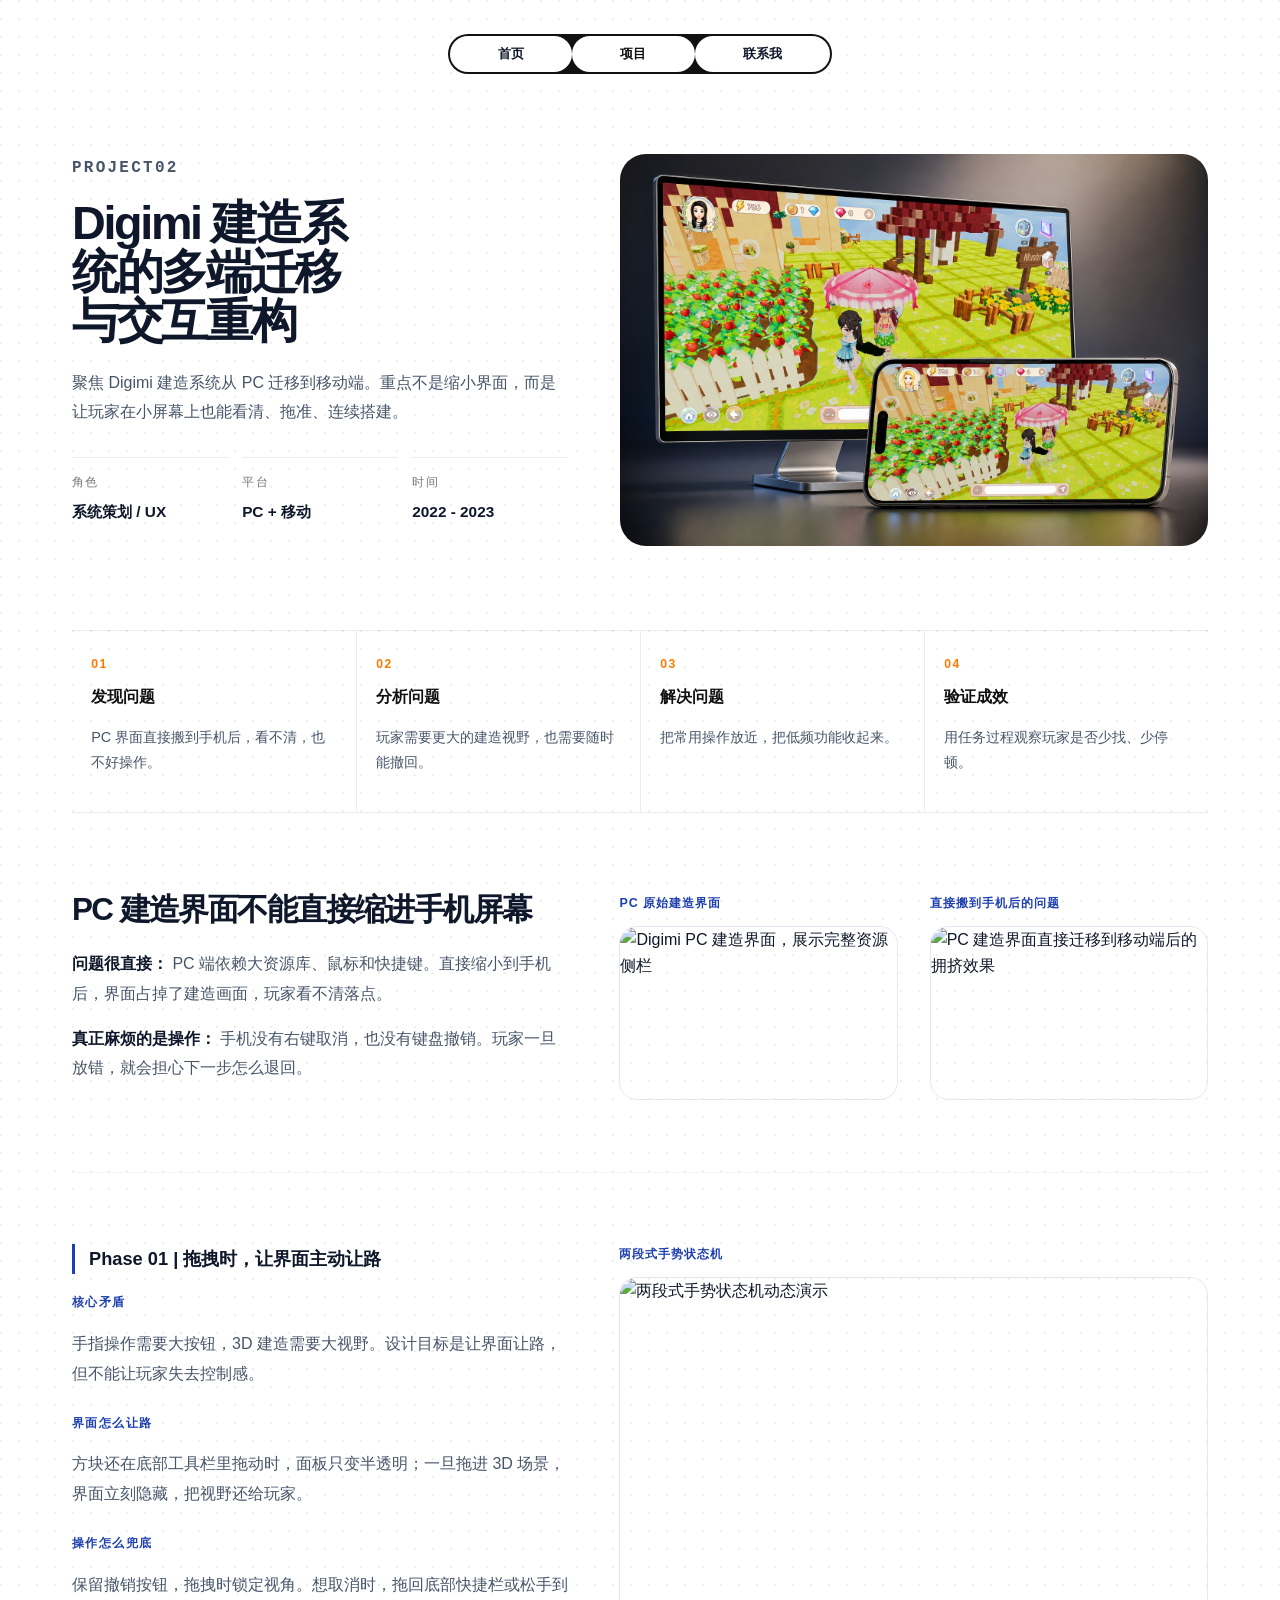
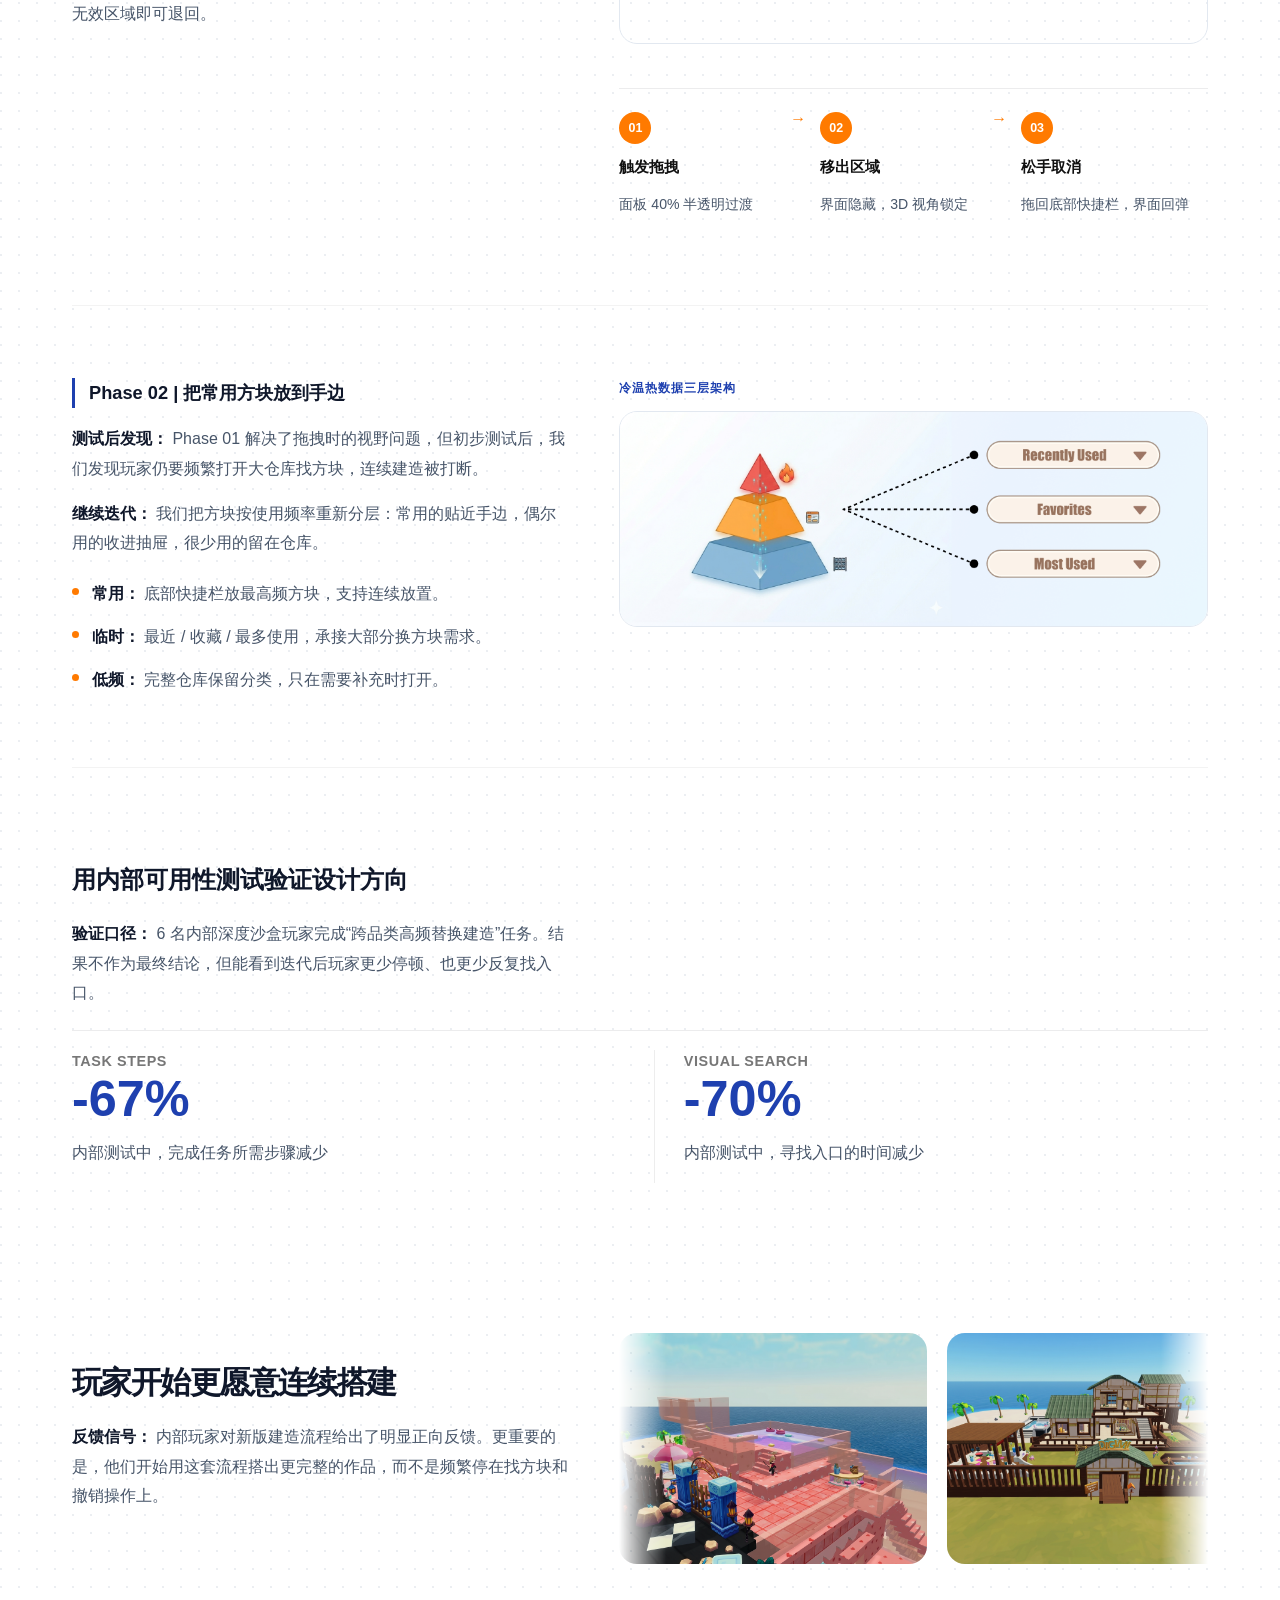
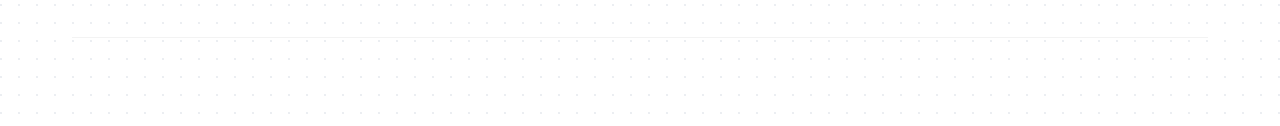
==== digimi.html @ 1cbdd687 "Initial commit" ====
<!DOCTYPE html>
<html lang="zh-CN">
  <head>
    <meta charset="UTF-8" />
    <meta name="viewport" content="width=device-width, initial-scale=1.0" />
    <title>Digimi 建造系统的多端迁移与交互重构 | 叶泽鸿</title>
    <meta
      name="description"
      content="Digimi 建造系统的多端迁移与交互重构案例页，展示 PC 建造功能迁移到移动端后，如何优化视野、拖拽、撤销和方块选择路径。"
    />
    <link rel="stylesheet" href="./css/styles.css?v=20260617-digimi-nav-v8" />
  </head>
  <body class="case-page theme-digimi">
    <header class="case-nav" data-reveal data-reveal-delay="40">
      <nav class="case-links pill-nav pill-nav--project" aria-label="主导航">
        <a class="pill-link" href="./index.html">
          <span class="pill-link__label">首页</span>
          <span class="pill-link__label-hover" aria-hidden="true">首页</span>
          <span class="pill-link__surface" aria-hidden="true"></span>
        </a>
        <a class="pill-link is-active" href="./index.html#work" aria-current="page">
          <span class="pill-link__label">项目</span>
          <span class="pill-link__label-hover" aria-hidden="true">项目</span>
          <span class="pill-link__surface" aria-hidden="true"></span>
        </a>
        <a class="pill-link" href="mailto:alan-yzh@foxmail.com">
          <span class="pill-link__label">联系我</span>
          <span class="pill-link__label-hover" aria-hidden="true">联系我</span>
          <span class="pill-link__surface" aria-hidden="true"></span>
        </a>
      </nav>
    </header>

    <main class="case-main">
      <section class="case-hero" aria-label="项目概览">
        <div class="case-copy case-copy--hero" data-reveal data-reveal-delay="120">
          <p class="case-eyebrow">project02</p>
          <h1>Digimi 建造系统的多端迁移与交互重构</h1>
          <p>
            聚焦 Digimi 建造系统从 PC 迁移到移动端。重点不是缩小界面，而是让玩家在小屏幕上也能看清、拖准、连续搭建。
          </p>
          <dl class="case-meta-list">
            <div>
              <dt>角色</dt>
              <dd>系统策划 / UX</dd>
            </div>
            <div>
              <dt>平台</dt>
              <dd>PC + 移动</dd>
            </div>
            <div>
              <dt>时间</dt>
              <dd>2022 - 2023</dd>
            </div>
          </dl>
        </div>

        <figure class="case-hero-visual" data-reveal data-reveal-delay="200">
          <img src="./assets/mockups/finalVision-mockup.png" alt="Digimi PC 与移动端最终效果展示" />
        </figure>
      </section>

      <ol class="case-process" aria-label="案例叙事流程" data-reveal data-reveal-delay="80">
        <li>
          <span>01</span>
          <strong>发现问题</strong>
          <p>PC 界面直接搬到手机后，看不清，也不好操作。</p>
        </li>
        <li>
          <span>02</span>
          <strong>分析问题</strong>
          <p>玩家需要更大的建造视野，也需要随时能撤回。</p>
        </li>
        <li>
          <span>03</span>
          <strong>解决问题</strong>
          <p>把常用操作放近，把低频功能收起来。</p>
        </li>
        <li>
          <span>04</span>
          <strong>验证成效</strong>
          <p>用任务过程观察玩家是否少找、少停顿。</p>
        </li>
      </ol>

      <section class="case-section-grid" aria-label="发现问题" data-reveal>
        <div class="case-copy">
          <h2>PC 建造界面不能直接缩进手机屏幕</h2>
          <p>
            <strong>问题很直接：</strong>
            PC 端依赖大资源库、鼠标和快捷键。直接缩小到手机后，界面占掉了建造画面，玩家看不清落点。
          </p>
          <p>
            <strong>真正麻烦的是操作：</strong>
            手机没有右键取消，也没有键盘撤销。玩家一旦放错，就会担心下一步怎么退回。
          </p>
        </div>

        <div class="case-image-pair">
          <figure class="case-image-card case-image-card--plain-frame">
            <figcaption>PC 原始建造界面</figcaption>
            <img src="./assets/mockups/finalVision-pcbuild.png" alt="Digimi PC 建造界面，展示完整资源侧栏" />
          </figure>
          <figure class="case-image-card case-image-card--plain-frame">
            <figcaption>直接搬到手机后的问题</figcaption>
            <img src="./assets/mockups/finalVision-mobilebuild.png" alt="PC 建造界面直接迁移到移动端后的拥挤效果" />
          </figure>
        </div>
      </section>

      <section class="case-section-grid" aria-label="Phase 01" data-reveal>
        <div class="case-copy">
          <h3 class="case-h3-bullet">Phase 01 | 拖拽时，让界面主动让路</h3>

          <div class="case-note-block">
            <h4>核心矛盾</h4>
            <p>手指操作需要大按钮，3D 建造需要大视野。设计目标是让界面让路，但不能让玩家失去控制感。</p>
          </div>

          <div class="case-note-block">
            <h4>界面怎么让路</h4>
            <p>方块还在底部工具栏里拖动时，面板只变半透明；一旦拖进 3D 场景，界面立刻隐藏，把视野还给玩家。</p>
          </div>

          <div class="case-note-block">
            <h4>操作怎么兜底</h4>
            <p>保留撤销按钮，拖拽时锁定视角。想取消时，拖回底部快捷栏或松手到无效区域即可退回。</p>
          </div>
        </div>

        <div class="case-visual-stack">
          <figure class="case-image-card case-image-card--plain-frame">
            <figcaption>两段式手势状态机</figcaption>
            <img src="./assets/mockups/v1-state-machine.gif" alt="两段式手势状态机动态演示" />
          </figure>
          <div class="case-state-flow" aria-label="两段式手势状态机步骤">
            <article>
              <strong>01</strong>
              <span>触发拖拽</span>
              <p>面板 40% 半透明过渡</p>
            </article>
            <article>
              <strong>02</strong>
              <span>移出区域</span>
              <p>界面隐藏，3D 视角锁定</p>
            </article>
            <article>
              <strong>03</strong>
              <span>松手取消</span>
              <p>拖回底部快捷栏，界面回弹</p>
            </article>
          </div>
        </div>
      </section>

      <section class="case-section-grid" aria-label="Phase 02" data-reveal>
        <div class="case-copy">
          <h3 class="case-h3-bullet">Phase 02 | 把常用方块放到手边</h3>
          <p>
            <strong>测试后发现：</strong>
            Phase 01 解决了拖拽时的视野问题，但初步测试后，我们发现玩家仍要频繁打开大仓库找方块，连续建造被打断。
          </p>
          <p>
            <strong>继续迭代：</strong>
            我们把方块按使用频率重新分层：常用的贴近手边，偶尔用的收进抽屉，很少用的留在仓库。
          </p>
          <ul class="case-proof-list">
            <li><strong>常用：</strong> 底部快捷栏放最高频方块，支持连续放置。</li>
            <li><strong>临时：</strong> 最近 / 收藏 / 最多使用，承接大部分换方块需求。</li>
            <li><strong>低频：</strong> 完整仓库保留分类，只在需要补充时打开。</li>
          </ul>
        </div>

        <figure class="case-image-card case-image-card--plain-frame case-image-card--contain">
          <figcaption>冷温热数据三层架构</figcaption>
          <img src="./assets/mockups/pyramid-architecture.png" alt="冷温热数据三层金字塔架构图" />
        </figure>
      </section>

      <section class="case-impact" aria-label="验证结果" data-reveal>
        <div class="case-copy">
          <h2>用内部可用性测试验证设计方向</h2>
          <p>
            <strong>验证口径：</strong>
            6 名内部深度沙盒玩家完成“跨品类高频替换建造”任务。结果不作为最终结论，但能看到迭代后玩家更少停顿、也更少反复找入口。
          </p>
        </div>

        <div class="metric-grid">
          <article>
            <span>Task Steps</span>
            <strong class="metric-number">-67%</strong>
            <p>内部测试中，完成任务所需步骤减少</p>
          </article>
          <article>
            <span>Visual Search</span>
            <strong class="metric-number">-70%</strong>
            <p>内部测试中，寻找入口的时间减少</p>
          </article>
        </div>
      </section>

      <section class="case-section-grid case-section-grid--gallery" aria-label="玩家作品反馈" data-reveal>
        <div class="case-copy">
          <h2>玩家开始更愿意连续搭建</h2>
          <p>
            <strong>反馈信号：</strong>
            内部玩家对新版建造流程给出了明显正向反馈。更重要的是，他们开始用这套流程搭出更完整的作品，而不是频繁停在找方块和撤销操作上。
          </p>
        </div>

        <div class="case-gallery-marquee" aria-label="玩家搭建作品轮播">
          <div class="case-gallery-track">
            <figure><img src="./assets/mockups/playerWork1.jpeg" alt="玩家搭建作品 1" /></figure>
            <figure><img src="./assets/mockups/playerWork2.jpeg" alt="玩家搭建作品 2" /></figure>
            <figure><img src="./assets/mockups/playerWork3.webp" alt="玩家搭建作品 3" /></figure>
            <figure><img src="./assets/mockups/playerWork4.webp" alt="玩家搭建作品 4" /></figure>
            <figure><img src="./assets/mockups/playerWork5.webp" alt="玩家搭建作品 5" /></figure>
            <figure><img src="./assets/mockups/playerWork6.png" alt="玩家搭建作品 6" /></figure>
            <figure aria-hidden="true"><img src="./assets/mockups/playerWork1.jpeg" alt="" /></figure>
            <figure aria-hidden="true"><img src="./assets/mockups/playerWork2.jpeg" alt="" /></figure>
            <figure aria-hidden="true"><img src="./assets/mockups/playerWork3.webp" alt="" /></figure>
          </div>
        </div>
      </section>
    </main>
    <script>
      (() => {
        const revealTargets = [...document.querySelectorAll("[data-reveal]")];

        revealTargets.forEach((element, index) => {
          element.classList.add("case-reveal");
          const delay = element.dataset.revealDelay || `${Math.min(index * 60, 220)}ms`;
          element.style.setProperty("--reveal-delay", delay);
        });

        if (window.matchMedia("(prefers-reduced-motion: reduce)").matches || !("IntersectionObserver" in window)) {
          revealTargets.forEach((element) => element.classList.add("is-visible"));
          return;
        }

        const observer = new IntersectionObserver(
          (entries) => {
            entries.forEach((entry) => {
              if (!entry.isIntersecting) return;
              entry.target.classList.add("is-visible");
              observer.unobserve(entry.target);
            });
          },
          {
            threshold: 0.16,
            rootMargin: "0px 0px -10% 0px"
          }
        );

        revealTargets.forEach((element) => observer.observe(element));
      })();
    </script>
  </body>
</html>
---- css/styles.css ----
:root {
  --bg: #ffffff;
  --surface: rgba(255, 255, 255, 0.92);
  --surface-soft: #f6f6f4;
  --text: #15181c;
  --muted: #666d73;
  --line: rgba(21, 24, 28, 0.08);
  --shadow: 0 14px 36px rgba(26, 28, 33, 0.05);
  --shadow-hover: 0 20px 52px rgba(26, 28, 33, 0.08);
  --navy: #0a1635;
  --orange: #da6f4a;
  --yellow: #efc44e;
  --blue: #4468d9;
  --green: #67a974;
  --pink: #d7a9ee;
  --radius: 28px;
  --radius-sm: 18px;
  --max-width: min(1040px, calc(100vw - 216px));
  --ease: 280ms cubic-bezier(0.2, 0.75, 0.2, 1);
  --space-xs: 0.5rem;
  --space-sm: 1rem;
  --space-md: 2rem;
  --space-lg: 4rem;
  --space-xl: 6.5rem;
  --font-h1: 2.75rem;
  --font-h2: 1.85rem;
  --font-h3: 1.25rem;
  --font-body: 1rem;
  --line-height-body: 1.65;
  --color-title: #0f172a;
  --color-body: #475569;
  --color-muted: #94a3b8;
  --blue-deep: #1e40af;
  --blue-light: #60a5fa;
  --gradient-primary: linear-gradient(135deg, #1e40af 0%, #60a5fa 100%);
  --bg-pure: #ffffff;
  --bg-subtle: #f8fafc;
  --bg-card: #ffffff;
  --border-hairline: 1px solid #e2e8f0;
  color-scheme: light;
  font-family: "Avenir Next", "SF Pro Display", "PingFang SC", "Hiragino Sans GB", "Microsoft YaHei", sans-serif;
}

.theme-digimi {
  --theme-accent: #ff7a00;
  --theme-accent-rgb: 255, 122, 0;
  --theme-bg-light: #ffffff;
  --editor-grid-dot: rgba(148, 163, 184, 0.18);
}

.theme-neighbor {
  --theme-accent: #007aff;
  --theme-accent-rgb: 0, 122, 255;
  --theme-bg-light: #f5f9ff;
  --editor-grid-dot: rgba(148, 163, 184, 0.18);
}

.theme-digistudio {
  --theme-accent: var(--blue-deep);
  --theme-accent-rgb: 30, 64, 175;
  --theme-bg-light: #ffffff;
  --editor-line: rgba(15, 23, 42, 0.12);
  --editor-line-strong: rgba(15, 23, 42, 0.18);
  --editor-highlight: rgba(255, 255, 255, 0.82);
  --editor-grid-dot: rgba(148, 163, 184, 0.18);
}

.theme-movie3d {
  --theme-accent: #5f79a4;
  --theme-accent-rgb: 95, 121, 164;
  --theme-bg-light: #ffffff;
  --gradient-primary: linear-gradient(135deg, #4d6690 0%, #a2b4cc 100%);
  --editor-grid-dot: rgba(148, 163, 184, 0.18);
  --movie-grid-dot: rgba(164, 178, 202, 0.16);
  --movie-line: rgba(95, 121, 164, 0.12);
  --movie-line-strong: rgba(95, 121, 164, 0.18);
  --movie-highlight: rgba(255, 255, 255, 0.84);
}

.theme-readability {
  --theme-accent: #b6781e;
  --theme-accent-rgb: 182, 120, 30;
  --theme-bg-light: #ffffff;
  --gradient-primary: linear-gradient(135deg, #8f6120 0%, #d2a352 100%);
  --readability-teal: #b6781e;
  --readability-teal-deep: #2c3035;
  --readability-safe: #5e6369;
  --readability-warn: #b6781e;
  --readability-danger: #2c3035;
  --readability-panel: #f5f5f7;
  --readability-line: rgba(182, 120, 30, 0.14);
  --readability-line-strong: rgba(44, 48, 53, 0.14);
  --readability-card-line: rgba(44, 48, 53, 0.11);
  --readability-card-line-warm: rgba(182, 120, 30, 0.2);
  --readability-card-highlight: rgba(255, 255, 255, 0.88);
  --readability-eyebrow-size: 0.78rem;
  --readability-title-size: clamp(1.875rem, 3.6vw, 2.5rem);
  --readability-subtitle-size: clamp(1.06rem, 1.45vw, 1.2rem);
  --readability-body-size: 1rem;
}

.canvas-grid-bg {
  background-image: radial-gradient(#e2e8f0 1.5px, transparent 1.5px);
  background-size: 16px 16px;
}

body.case-page {
  font-family: "Avenir Next", "SF Pro Display", "PingFang SC", "Hiragino Sans GB", "Microsoft YaHei", sans-serif;
  color: var(--color-title);
  line-height: var(--line-height-body);
  background-color: var(--bg-pure);
}

body:not(.case-page) {
  position: relative;
  isolation: isolate;
}

body:not(.case-page) > *:not(.hero-particles) {
  position: relative;
  z-index: 1;
}

body.case-page p {
  color: var(--color-body);
  max-width: 35rem;
  margin-bottom: var(--space-sm);
}

/* This case study uses full-width narrative blocks instead of the default narrow column. */
.theme-readability .case-main p,
.theme-readability .case-main blockquote {
  max-width: none;
}

body.case-page p strong {
  color: var(--color-title);
}

*,
*::before,
*::after {
  box-sizing: border-box;
}

html {
  scroll-behavior: smooth;
}

body {
  margin: 0;
  min-height: 100vh;
  background: var(--bg);
  color: var(--text);
  overflow-x: hidden;
}

img {
  display: block;
  max-width: 100%;
}

figure {
  margin: 0;
}

a {
  color: inherit;
  text-decoration: none;
}

button {
  font: inherit;
}

.site-header,
main,
.site-footer {
  width: var(--max-width);
  margin: 0 auto;
}

/* Homepage */
.site-header {
  display: flex;
  justify-content: center;
  align-items: center;
  gap: 24px;
  padding: 38px 0 30px;
  opacity: 0;
  animation: fadeUpSoft 720ms 80ms cubic-bezier(0.2, 0.75, 0.2, 1) forwards;
}

.site-nav {
  display: flex;
  align-items: center;
  gap: 36px;
  color: var(--muted);
}

.site-nav a {
  position: relative;
  font-size: 0.84rem;
  transition: color var(--ease);
}

.site-nav a::after {
  content: "";
  position: absolute;
  left: 0;
  bottom: -8px;
  width: 100%;
  height: 1px;
  border-radius: 0;
  background: var(--text);
  transform: scaleX(0);
  transform-origin: left;
  transition:
    transform var(--ease),
    background var(--ease);
}

.site-nav a:hover,
.site-nav a:focus-visible {
  color: var(--text);
}

.site-nav a:hover::after,
.site-nav a:focus-visible::after {
  background: var(--text);
  transform: scaleX(1);
}

.pill-nav {
  display: inline-flex;
  align-items: center;
  justify-content: center;
  gap: 2px;
  padding: 2px;
  border-radius: 999px;
  background: #111111;
  border: 0;
  box-shadow: none;
}

.site-nav.pill-nav {
  flex-wrap: nowrap;
}

.site-nav.pill-nav .pill-link:hover,
.site-nav.pill-nav .pill-link:focus-visible {
  color: #ffffff;
}

.case-links.pill-nav {
  justify-content: center;
}

.pill-nav--project {
  justify-content: center;
}

.pill-nav a::after,
.pill-link::after {
  display: none !important;
}

.pill-link {
  position: relative;
  display: inline-flex;
  align-items: center;
  justify-content: center;
  min-height: 36px;
  padding: 0 48px;
  border-radius: 999px;
  border: 0;
  background: #ffffff;
  color: #111111;
  font-size: 0.84rem;
  font-weight: 700;
  line-height: 1;
  letter-spacing: 0.01em;
  white-space: nowrap;
  transition:
    background-color 180ms ease,
    color var(--ease),
    border-color var(--ease);
}

.pill-link:hover,
.pill-link:focus-visible {
  background: #111111;
  color: #ffffff;
  outline: none;
}

.pill-link.is-active {
  background: #ffffff;
  color: #111111;
}

.pill-link.is-active:hover,
.pill-link.is-active:focus-visible {
  background: #111111;
  color: #ffffff;
}

.pill-link__label,
.pill-link__label-hover {
  position: relative;
  display: inline-flex;
  align-items: center;
  justify-content: center;
  pointer-events: none;
}

.pill-link__label-hover {
  display: none;
}

.pill-link__surface {
  display: none;
}

.hero-section {
  box-sizing: border-box;
  min-height: calc(100svh - 110px);
  padding: 112px 0 132px;
  display: grid;
  grid-template-columns: minmax(0, 1fr);
  gap: 0;
  align-items: start;
  justify-items: center;
}

.hero-particles {
  position: fixed;
  inset: 0;
  z-index: 0;
  pointer-events: none;
  overflow: hidden;
}

.hero-particles::before {
  content: "";
  position: absolute;
  left: 50%;
  top: 50%;
  width: min(136vw, 1720px);
  height: min(136vw, 1320px);
  border-radius: 999px;
  background:
    radial-gradient(circle at center, rgba(206, 211, 218, 0.72), rgba(233, 236, 240, 0.38) 42%, rgba(255, 255, 255, 0) 76%);
  filter: blur(14px);
  opacity: 0.62;
  transform: translate(-50%, -50%);
}

.particles-container {
  position: relative;
  width: 100%;
  height: 100%;
}

.particles-container canvas {
  display: block;
  width: 100%;
  height: 100%;
}

.hero-copy {
  display: grid;
  gap: 18px;
  width: 100%;
  max-width: none;
  justify-items: center;
  text-align: center;
  position: relative;
  z-index: 1;
}

.hero-copy > * {
  opacity: 0;
  animation: fadeUpSoft 760ms cubic-bezier(0.2, 0.75, 0.2, 1) forwards;
}

.hero-copy > *:nth-child(1) {
  animation-delay: 140ms;
}

.hero-copy > *:nth-child(2) {
  animation-delay: 220ms;
}

.hero-copy > *:nth-child(3) {
  animation-delay: 300ms;
}

.work-heading h2 {
  font-family: "Iowan Old Style", "Palatino Linotype", "Book Antiqua", Georgia, serif;
}

.hero-copy h1 {
  margin: 0;
  width: 100%;
  max-width: 900px;
  color: #52585f;
  font-family: inherit;
  font-size: 0.96rem;
  line-height: 1.9;
  letter-spacing: 0;
  font-weight: 400;
}

.hero-summary {
  margin: 0;
  color: #52585f;
  font-size: 1rem;
  line-height: 1.8;
}

.hero-summary {
  width: 100%;
  max-width: none;
  font-size: 0.9rem;
  line-height: 1.85;
  margin-top: 6px;
}

.hero-actions {
  display: flex;
  flex-wrap: wrap;
  gap: 16px;
  padding-top: 16px;
  justify-content: center;
}

.button {
  display: inline-flex;
  align-items: center;
  justify-content: center;
  min-height: 42px;
  padding: 0 16px;
  border-radius: 999px;
  border: 1px solid transparent;
  font-size: 0.88rem;
  transition:
    transform var(--ease),
    background-color var(--ease),
    border-color var(--ease),
    color var(--ease);
}

.button:hover,
.button:focus-visible {
  transform: translateY(-2px);
}

.button-primary {
  background: var(--text);
  color: #f8f6f1;
}

.button-secondary {
  background: rgba(255, 255, 255, 0.5);
  border-color: var(--line);
}

.eyebrow,
.work-kicker {
  margin: 0;
  font-size: 0.72rem;
  letter-spacing: 0.16em;
  text-transform: uppercase;
  color: var(--muted);
}

.eyebrow {
  font-size: 1.28rem;
  letter-spacing: -0.02em;
  text-transform: none;
  color: var(--text);
}

.work-section {
  padding: 8px 0 150px;
}

.work-heading {
  margin-bottom: 68px;
  grid-template-columns: minmax(0, 1fr);
  justify-items: stretch;
  gap: 16px;
  align-items: end;
}

.work-heading h2 {
  margin: 16px 0 0;
  max-width: 900px;
  color: #52585f;
  font-family: inherit;
  font-size: 0.96rem;
  line-height: 1.9;
  letter-spacing: 0;
  font-weight: 400;
}

.project-grid {
  column-count: 2;
  column-gap: 34px;
}

.project-card {
  --card-tilt: 0deg;
  --card-lift: 0px;
  position: relative;
  display: inline-block;
  width: 100%;
  margin: 0 0 58px;
  break-inside: avoid;
  padding: 0;
  border: 0;
  background: transparent;
  appearance: none;
  text-align: left;
  cursor: pointer;
}

.project-card:nth-child(even) {
  margin-top: 54px;
}

.project-card::before {
  content: "";
  position: absolute;
  inset: -12px;
  border-radius: 26px;
  background: #f3f3f1;
  box-shadow: 0 18px 48px rgba(26, 28, 33, 0.08);
  opacity: 0;
  transform: translateY(var(--card-lift)) rotate(var(--card-tilt)) scale(0.985);
  transform-origin: center top;
  transition:
    opacity var(--ease),
    transform var(--ease),
    box-shadow var(--ease);
  z-index: 0;
}

.project-card:nth-child(1) {
  animation-delay: 80ms;
}

.project-card:nth-child(2) {
  animation-delay: 150ms;
}

.project-card:nth-child(3) {
  animation-delay: 220ms;
}

.project-card:nth-child(4) {
  animation-delay: 290ms;
}

.project-frame {
  position: relative;
  background: transparent;
  border-radius: 18px;
  z-index: 1;
  border: 0;
  box-shadow: none;
  overflow: visible;
  transform: translateY(var(--card-lift)) rotate(var(--card-tilt));
  transform-origin: center top;
  transition: transform var(--ease);
}

.project-card:hover .project-frame,
.project-card:focus-visible .project-frame {
  box-shadow: none;
  animation: projectCardTiltBounce 320ms cubic-bezier(0.28, 0.9, 0.32, 1) both;
}

.project-cover {
  position: relative;
  aspect-ratio: var(--ratio, 1.2);
  --cursor-x: 50%;
  --cursor-y: 50%;
  background: #e9e5dd;
  z-index: 1;
  border-radius: 18px;
  overflow: hidden;
  transition:
    transform var(--ease),
    box-shadow var(--ease),
    filter var(--ease);
}

.project-cover::after {
  content: "";
  position: absolute;
  inset: 0;
  background:
    linear-gradient(180deg, rgba(12, 14, 18, 0.02) 0%, rgba(12, 14, 18, 0.08) 100%),
    linear-gradient(180deg, transparent 0%, transparent 54%, rgba(12, 14, 18, 0.14) 100%);
  pointer-events: none;
}

.project-cover img {
  width: 100%;
  height: 100%;
  object-fit: cover;
  object-position: var(--object-position, center);
  transition: filter 320ms ease;
}

.project-card:hover,
.project-card:focus-visible {
  --card-tilt: -1.2deg;
  --card-lift: -6px;
}

.project-card:hover .project-cover,
.project-card:focus-visible .project-cover {
  box-shadow: 0 24px 58px rgba(26, 28, 33, 0.12);
}

.project-card:hover::before,
.project-card:focus-visible::before {
  opacity: 1;
  transform: translateY(var(--card-lift)) rotate(var(--card-tilt)) scale(1);
  animation: projectCardTiltBounceShadow 320ms cubic-bezier(0.28, 0.9, 0.32, 1) both;
}

.project-card:hover .project-cover img,
.project-card:focus-visible .project-cover img {
  filter: saturate(1.04) contrast(1.02);
}

.project-overlay {
  position: absolute;
  inset: 16px 16px auto 16px;
  display: flex;
  align-items: flex-start;
  justify-content: end;
  gap: 10px;
  z-index: 1;
}

.project-hover-label {
  position: absolute;
  left: var(--cursor-x);
  top: var(--cursor-y);
  display: inline-flex;
  align-items: center;
  padding: 0;
  color: rgba(255, 255, 255, 0.96);
  font-size: 0.8rem;
  font-weight: 600;
  letter-spacing: 0.04em;
  text-shadow: 0 2px 14px rgba(16, 17, 20, 0.32);
  opacity: 0;
  transform: translate(-50%, calc(-100% - 14px)) scale(0.96);
  transition:
    left 140ms cubic-bezier(0.2, 0.75, 0.2, 1),
    top 140ms cubic-bezier(0.2, 0.75, 0.2, 1),
    opacity var(--ease),
    transform var(--ease);
  pointer-events: none;
  mix-blend-mode: screen;
}

.project-arrow {
  position: static;
  display: inline-flex;
  align-items: center;
  justify-content: center;
  width: 34px;
  height: 34px;
  border-radius: 999px;
  background: rgba(255, 253, 249, 0.9);
  color: #1a1d23;
  font-size: 0.98rem;
  box-shadow: 0 8px 18px rgba(16, 17, 20, 0.12);
  transition:
    transform var(--ease),
    background-color var(--ease),
    color var(--ease);
}

.project-card:nth-child(1) .project-arrow,
.project-card:nth-child(2) .project-arrow,
.project-card:nth-child(3) .project-arrow,
.project-card:nth-child(4) .project-arrow {
  background: rgba(255, 253, 249, 0.9);
  color: #1a1d23;
}

.project-card:hover .project-arrow,
.project-card:focus-visible .project-arrow {
  transform: translateX(2px);
  background: #ececea;
}

.project-card:hover .project-hover-label,
.project-card:focus-visible .project-hover-label {
  opacity: 1;
  transform: translate(-50%, calc(-100% - 18px)) scale(1);
}

.project-meta {
  position: relative;
  z-index: 2;
  margin-top: 18px;
  padding: 0 4px;
  color: var(--text);
  transform: translateY(var(--card-lift)) rotate(var(--card-tilt));
  transform-origin: center top;
  transition: transform var(--ease);
}

.project-meta-row {
  display: grid;
  grid-template-columns: minmax(0, 1fr) auto;
  gap: 20px;
  align-items: start;
}

.project-copy {
  max-width: none;
}

.project-title {
  margin: 0;
  color: #34373c;
  font-size: clamp(1.22rem, 1.32vw, 1.6rem);
  font-weight: 700;
  line-height: 1.24;
  letter-spacing: -0.045em;
  transition: color var(--ease);
}

.project-card:hover .project-title,
.project-card:focus-visible .project-title {
  color: #202328;
}

.project-note {
  margin: 14px 0 0;
  color: #5b6168;
  font-size: 0.86rem;
  line-height: 1.8;
}

.project-side {
  min-width: 136px;
  display: grid;
  justify-items: end;
  gap: 10px;
  padding-top: 4px;
}

.project-year {
  margin: 0;
  color: #7a807d;
  font-size: 0.82rem;
  letter-spacing: 0.08em;
}

.project-disciplines {
  display: grid;
  gap: 8px;
  justify-items: end;
}

.project-disciplines span {
  color: #7a807d;
  font-size: 0.84rem;
  line-height: 1.6;
  text-align: right;
}

.site-footer {
  display: flex;
  align-items: center;
  justify-content: space-between;
  gap: 16px;
  padding: 24px 0 56px;
  color: #7b838a;
  font-size: 0.82rem;
}

.reveal-on-scroll {
  opacity: 0;
  transform: translateY(26px);
  transition:
    opacity 720ms var(--ease),
    transform 720ms var(--ease);
  transition-delay: var(--reveal-delay, 0ms);
  will-change: opacity, transform;
}

.reveal-on-scroll.is-visible {
  opacity: 1;
  transform: translateY(0);
}

.toast {
  position: fixed;
  left: 50%;
  bottom: 26px;
  transform: translateX(-50%) translateY(20px);
  padding: 14px 18px;
  border-radius: 999px;
  background: rgba(17, 21, 26, 0.94);
  color: #f8f5ef;
  font-size: 0.95rem;
  letter-spacing: 0.01em;
  opacity: 0;
  pointer-events: none;
  transition:
    opacity var(--ease),
    transform var(--ease);
  box-shadow: 0 18px 48px rgba(15, 17, 26, 0.24);
}

.toast.is-visible {
  opacity: 1;
  transform: translateX(-50%) translateY(0);
}

@keyframes fadeUpSoft {
  from {
    opacity: 0;
    transform: translateY(22px);
  }

  to {
    opacity: 1;
    transform: translateY(0);
  }
}

@media (prefers-reduced-motion: reduce) {
  .site-header,
  .hero-copy > * {
    opacity: 1;
    animation: none !important;
  }

  html {
    scroll-behavior: auto;
  }

  *,
  *::before,
  *::after {
    animation: none !important;
    transition: none !important;
  }
}

@media (max-width: 1100px) {
  :root {
    --max-width: calc(100vw - 84px);
  }

  .site-nav {
    gap: 28px;
  }

  .site-nav.pill-nav,
  .case-links.pill-nav {
    gap: 2px;
  }

  .hero-section,
  .work-heading {
    grid-template-columns: 1fr;
  }

  .project-grid {
    column-gap: 24px;
  }

  .project-meta-row {
    grid-template-columns: 1fr;
    gap: 16px;
  }

  .project-copy {
    max-width: none;
  }

  .project-side,
  .project-disciplines {
    justify-items: start;
  }

  .project-disciplines span {
    text-align: left;
  }
}

@media (max-width: 760px) {
  :root {
    --max-width: calc(100vw - 28px);
  }

  .site-header {
    justify-content: center;
    gap: 16px;
    padding-top: 22px;
  }

  .site-nav {
    justify-content: center;
    gap: 18px 24px;
  }

  .site-nav.pill-nav,
  .case-links.pill-nav {
    gap: 2px;
    flex-wrap: wrap;
  }

  .pill-link {
    min-height: 34px;
    padding: 0 36px;
  }

  .hero-section {
    min-height: calc(100svh - 78px);
    padding: 54px 0 64px;
    gap: 24px;
  }

  .hero-particles::before {
    width: 150vw;
    height: 150vw;
    transform: translate(-50%, -50%);
  }

  .hero-copy {
    justify-items: center;
    text-align: center;
  }

  .hero-copy h1 {
    max-width: none;
    font-size: 0.94rem;
  }

  .eyebrow {
    font-size: 1.08rem;
  }

  .hero-actions {
    flex-direction: column;
    align-items: stretch;
  }

  .button {
    width: 100%;
  }

  .project-grid {
    column-count: 1;
  }

  .work-section {
    padding-top: 20px;
  }

  .work-heading {
    margin-bottom: 32px;
  }

  .work-heading h2 {
    max-width: none;
  }

  .project-overlay {
    inset: 12px 12px auto 12px;
  }

  .project-card {
    margin-bottom: 56px;
  }

  .project-card:nth-child(even) {
    margin-top: 0;
  }

  .project-card::before {
    inset: -12px;
    border-radius: 24px;
  }

  .project-title {
    font-size: clamp(1.3rem, 5.2vw, 1.7rem);
  }

  .project-note {
    font-size: 0.88rem;
  }

  .project-side {
    min-width: 0;
    gap: 8px;
  }

  .site-footer {
    flex-direction: column;
    align-items: flex-start;
    padding-top: 0;
    padding-bottom: 36px;
  }
}

/* Unified case-page architecture */
.case-page {
  --case-max-width: min(1180px, calc(100vw - 144px));
  --case-radius: 22px;
  --case-radius-lg: 28px;
  --case-border: rgba(21, 24, 28, 0.08);
  --case-surface: rgba(255, 255, 255, 0.78);
  --case-shadow: 0 18px 42px rgba(18, 20, 27, 0.05);
  --case-shadow-hover: 0 24px 54px rgba(18, 20, 27, 0.08);
  background: var(--bg-pure);
}

.case-nav,
.case-main,
.case-hero,
.case-section-grid,
.case-impact {
  width: var(--case-max-width);
  margin: 0 auto;
}

.case-main {
  padding-bottom: 5.5rem;
}

.case-nav {
  display: flex;
  justify-content: center;
  align-items: center;
  padding: 34px 0 14px;
  position: relative;
}

.case-nav::after {
  display: none;
}

.case-brand {
  font-size: 0.96rem;
  font-weight: 700;
  letter-spacing: 0.14em;
  text-transform: uppercase;
}

.case-brand.pill-link {
  min-height: 42px;
  padding: 0 18px;
  font-size: 0.84rem;
  font-weight: 600;
  letter-spacing: 0;
  text-transform: none;
}

.case-links {
  display: flex;
  align-items: center;
  gap: 0;
}

.case-links a {
  color: inherit;
}

.case-hero {
  display: grid;
  grid-template-columns: minmax(0, 0.92fr) minmax(0, 1.08fr);
  gap: 48px;
  padding: 66px 0 84px;
  align-items: start;
}

.case-copy--hero h1 {
  margin: 0 0 1.4rem;
  max-width: 11ch;
  font-size: clamp(2.5rem, 3.65vw, 4rem);
  line-height: 1.04;
  letter-spacing: -0.05em;
  color: var(--color-title);
}

.case-hero-subtitle {
  margin: -0.45rem 0 1.15rem;
  max-width: 24ch;
  font-size: clamp(1.02rem, 1.45vw, 1.28rem);
  line-height: 1.5;
  letter-spacing: -0.02em;
  color: var(--color-body);
}

.case-copy--hero p {
  font-size: 1rem;
  line-height: 1.82;
  color: var(--color-body);
}

.case-copy {
  min-width: 0;
  max-width: 31rem;
}

.case-eyebrow {
  margin: 0 0 var(--space-sm);
  color: var(--blue-deep);
  font-family: "SFMono-Regular", "SF Mono", "IBM Plex Mono", "Menlo", monospace;
  font-size: 0.8rem;
  font-weight: 700;
  letter-spacing: 0.14em;
  text-transform: uppercase;
}

.case-meta-list {
  display: grid;
  grid-template-columns: repeat(3, minmax(0, 1fr));
  gap: 0.9rem;
  margin: 1.9rem 0 0;
  padding: 0;
}

.case-meta-list div {
  padding-top: 0.9rem;
  border-top: 1px solid rgba(21, 24, 28, 0.08);
}

.case-meta-list dt {
  color: #777777;
  font-size: 0.76rem;
  letter-spacing: 0.12em;
  text-transform: uppercase;
}

.case-meta-list dd {
  margin: 0.4rem 0 0;
  color: var(--color-title);
  font-size: 0.96rem;
  font-weight: 600;
}

.case-section-grid {
  display: grid;
  grid-template-columns: minmax(0, 0.92fr) minmax(0, 1.08fr);
  gap: 46px;
  padding: 72px 0;
  align-items: start;
  border-bottom: 1px solid rgba(21, 24, 28, 0.05);
}

.case-section-grid h2 {
  margin: 0 0 1.35rem;
  font-size: clamp(1.8rem, 2.45vw, 2.35rem);
  line-height: 1.1;
  letter-spacing: -0.05em;
  color: var(--color-title);
}

.case-h3-bullet {
  font-size: 1.14rem;
  font-weight: 700;
  color: var(--color-title);
  border-left: 3px solid var(--blue-deep);
  padding-left: 14px;
  margin-top: 0;
  margin-bottom: 1rem;
}

.case-copy h4 {
  margin: 0 0 0.5rem;
  color: var(--blue-deep);
  font-size: 0.78rem;
  font-weight: 700;
  letter-spacing: 0.12em;
  text-transform: uppercase;
}

.case-copy p strong,
.case-copy li strong {
  color: var(--color-title);
}

.case-copy p,
.case-copy li {
  color: var(--color-body);
  line-height: 1.84;
}

.case-note-block {
  padding-top: 0.15rem;
}

.case-note-block + .case-note-block {
  margin-top: 1.4rem;
}

.case-visual-stack {
  display: grid;
  gap: 1.35rem;
}

.visual-anchor-card {
  background: #f6f6f3;
  border-radius: var(--case-radius);
  padding: 20px;
  transition: background-color var(--ease);
}

.visual-anchor-card:hover {
  background: #f3f3f0;
}

.visual-anchor-card img {
  width: 100%;
  height: auto;
  border-radius: 16px;
}

.case-hero-visual {
  margin: 0;
}

.case-hero-visual img {
  width: 100%;
  height: auto;
  border-radius: 26px;
}

.case-browser-shell {
  border: var(--border-hairline);
  border-radius: 24px;
  background: var(--bg-card);
  box-shadow: 0 30px 60px rgba(15, 23, 42, 0.05);
  overflow: hidden;
}

.case-browser-shell__bar {
  display: flex;
  align-items: center;
  gap: 8px;
  height: 42px;
  padding: 0 16px;
  border-bottom: var(--border-hairline);
  background: rgba(248, 250, 252, 0.78);
}

.case-browser-shell__bar span {
  width: 10px;
  height: 10px;
  border-radius: 999px;
}

.case-browser-shell__bar span:nth-child(1) {
  background: #fb7185;
}

.case-browser-shell__bar span:nth-child(2) {
  background: #fbbf24;
}

.case-browser-shell__bar span:nth-child(3) {
  background: #34d399;
}

.case-media-panel {
  background: var(--bg-subtle);
  border-radius: var(--case-radius);
  padding: 18px;
}

.case-media-panel--pair {
  padding: 18px;
}

.case-media-panel--marquee {
  padding: 16px 0 16px 16px;
}

.case-media-stack {
  display: grid;
  gap: 14px;
}

.case-media-stack > *:first-child img {
  border: 1px solid rgba(21, 24, 28, 0.1);
}

.case-media-stack > *:not(:first-child) img {
  border: 0;
}

.case-image-pair {
  display: grid;
  grid-template-columns: 1fr 1fr;
  gap: var(--space-md);
}

.case-image-card {
  margin: 0;
}

.case-image-card figcaption {
  margin: 0 0 0.75rem;
  color: var(--blue-deep);
  font-size: 0.78rem;
  font-weight: 700;
  letter-spacing: 0.08em;
  text-transform: uppercase;
}

.case-image-card img {
  width: 100%;
  aspect-ratio: 16 / 10;
  object-fit: cover;
  border-radius: 18px;
  transition: filter var(--ease);
}

.case-image-card:hover img {
  filter: saturate(1.01);
}

.case-image-card--plain-frame img {
  border: var(--border-hairline);
}

.case-image-card--contain img {
  aspect-ratio: auto;
  object-fit: contain;
  background: var(--bg-card);
}

.case-state-flow {
  display: grid;
  grid-template-columns: repeat(3, 1fr);
  gap: 14px;
  margin-top: 1.35rem;
  padding-top: 1.1rem;
  border-top: 1px solid rgba(21, 24, 28, 0.08);
}

.case-state-flow article {
  position: relative;
  min-width: 0;
  padding: 0.35rem 1rem 0 0;
}

.case-state-flow article:not(:last-child)::after {
  content: "→";
  position: absolute;
  top: 0;
  right: 0;
  color: var(--theme-accent);
  font-weight: 900;
}

.case-state-flow strong {
  display: inline-grid;
  place-items: center;
  width: 2rem;
  height: 2rem;
  margin-bottom: 0.65rem;
  border-radius: 999px;
  background: var(--theme-accent);
  color: #ffffff;
  font-size: 0.78rem;
}

.case-state-flow span {
  display: block;
  color: #111111;
  font-size: 0.95rem;
  font-weight: 700;
}

.case-state-flow p {
  margin-bottom: 0;
  font-size: 0.88rem;
}

.case-proof-list {
  display: grid;
  gap: 0.85rem;
  margin: 1.35rem 0 0;
  padding: 0;
  list-style: none;
}

.case-proof-list li {
  position: relative;
  padding-left: 1.25rem;
}

.case-proof-list li::before {
  content: "";
  position: absolute;
  left: 0;
  top: 0.55rem;
  width: 0.45rem;
  height: 0.45rem;
  border-radius: 999px;
  background: var(--theme-accent);
}

.case-impact {
  padding: 72px 0;
  background: transparent;
}

.metric-grid {
  display: grid;
  grid-template-columns: repeat(2, minmax(0, 1fr));
  gap: 28px;
  margin-top: 1.4rem;
  padding-top: 1.2rem;
  border-top: 1px solid rgba(21, 24, 28, 0.08);
}

.metric-grid article {
  min-width: 0;
  padding-right: 1.2rem;
}

.metric-grid article + article {
  padding-left: 1.8rem;
  border-left: 1px solid rgba(21, 24, 28, 0.08);
}

.metric-grid span {
  display: block;
  color: #777777;
  font-size: 0.9rem;
  font-weight: 700;
  letter-spacing: 0.04em;
  text-transform: uppercase;
}

.metric-number {
  font-size: 3.15rem;
  font-weight: 800;
  color: var(--blue-deep);
  line-height: 1;
  font-variant-numeric: tabular-nums;
}

.metric-number--inline {
  display: inline-flex;
  align-items: baseline;
  gap: 0.28em;
  white-space: nowrap;
}

.metric-number--compact {
  font-size: clamp(1.9rem, 3.15vw, 2.55rem);
  gap: 0.2em;
}

.metric-number--inline > span {
  display: inline;
  color: inherit;
  font: inherit;
  letter-spacing: inherit;
  text-transform: none;
}

.case-process {
  display: grid;
  grid-template-columns: repeat(4, 1fr);
  gap: 0;
  margin: 0 auto 8px;
  padding: 0;
  list-style: none;
  border-top: 1px solid rgba(21, 24, 28, 0.08);
  border-bottom: 1px solid rgba(21, 24, 28, 0.08);
}

.case-process li {
  padding: 1.2rem 1.2rem 1.3rem;
  background: transparent;
}

.case-process li + li {
  border-left: 1px solid rgba(21, 24, 28, 0.08);
}

.case-process span {
  display: inline-block;
  margin-bottom: 0.6rem;
  color: var(--theme-accent);
  font-size: 0.76rem;
  font-weight: 800;
  letter-spacing: 0.12em;
  text-transform: uppercase;
}

.case-process strong {
  display: block;
  margin-bottom: 0.5rem;
  color: #111111;
}

.case-process p {
  margin-bottom: 0;
  color: #596168;
  font-size: 0.9rem;
  line-height: 1.76;
}

.case-hero--digistudio {
  grid-template-columns: minmax(0, 0.45fr) minmax(0, 0.55fr);
  align-items: center;
}

.case-process--flow {
  display: flex;
  gap: 0;
  border: 0;
  background: var(--bg-subtle);
  border-radius: 28px;
  padding: 0.55rem 0;
}

.case-process--flow li {
  position: relative;
  flex: 1;
  padding: 1rem 1.35rem 1.05rem 1.2rem;
}

.case-process--flow li + li {
  border-left: 0;
}

.case-process--flow li:not(:last-child)::after {
  content: "→";
  position: absolute;
  right: -0.45rem;
  top: 50%;
  transform: translateY(-50%);
  color: var(--color-muted);
  font-size: 1rem;
}

.case-process--flow span {
  display: inline-grid;
  place-items: center;
  width: 2rem;
  height: 2rem;
  margin-bottom: 0.7rem;
  border-radius: 999px;
  background: rgba(30, 64, 175, 0.08);
  color: var(--blue-deep);
  letter-spacing: 0;
}

.case-section-grid--problem {
  grid-template-columns: minmax(0, 0.66fr) minmax(20rem, 0.34fr);
}

.case-problem-visual {
  align-self: start;
  display: flex;
  justify-content: flex-start;
}

.case-image-card--problem {
  width: 100%;
  max-width: 27rem;
  margin-left: 0;
  padding: 12px;
  border: var(--border-hairline);
  border-radius: 20px;
  background: var(--bg-card);
}

.case-image-card--problem img {
  aspect-ratio: 4 / 5.2;
  object-fit: cover;
  object-position: top center;
}

.case-industry-compare {
  position: relative;
  margin-top: 1.5rem;
  padding: 1.05rem 1.1rem 1.05rem 1.35rem;
  background: var(--bg-subtle);
  border-radius: 18px;
}

.case-industry-compare::before {
  content: "";
  position: absolute;
  left: 0;
  top: 0;
  bottom: 0;
  width: 3px;
  border-radius: 999px;
  background: var(--gradient-primary);
}

.case-industry-compare__label {
  margin: 0 0 0.45rem;
  color: var(--blue-deep);
  font-size: 0.78rem;
  font-weight: 700;
  letter-spacing: 0.12em;
  text-transform: uppercase;
}

.case-gallery-marquee {
  overflow: hidden;
  padding: 0.4rem 0 0.1rem;
  mask-image: linear-gradient(90deg, transparent, #000 8%, #000 92%, transparent);
}

.case-section-grid--gallery {
  align-items: center;
  overflow: hidden;
}

.case-gallery-track {
  display: flex;
  width: max-content;
  gap: 20px;
  animation: case-gallery-scroll 40s linear infinite;
}

.case-gallery-marquee:hover .case-gallery-track {
  animation-play-state: paused;
}

.case-gallery-track figure {
  flex: 0 0 clamp(16rem, 24vw, 23rem);
  margin: 0;
  overflow: hidden;
  border-radius: 18px;
  transition: filter var(--ease);
}

.case-gallery-track figure:hover {
  filter: saturate(1.02);
}

.case-gallery-track img {
  width: 100%;
  aspect-ratio: 4 / 3;
  object-fit: cover;
}

.theme-digistudio .case-hero-visual img {
  border-radius: 0 0 24px 24px;
}

.theme-digistudio .case-copy--hero h1 {
  max-width: 11ch;
}

.theme-digistudio .case-hero-subtitle {
  max-width: 26ch;
}

.theme-digistudio .case-copy {
  max-width: 38rem;
}

.theme-digistudio .case-media-panel {
  background: var(--bg-subtle);
}

.theme-digistudio .visual-anchor-card {
  background: var(--bg-subtle);
}

.theme-digimi.case-page,
.theme-neighbor.case-page,
.theme-digistudio.case-page,
.theme-movie3d.case-page {
  background-image:
    radial-gradient(circle at 1px 1px, var(--editor-grid-dot) 1px, transparent 0),
    linear-gradient(180deg, rgba(255, 255, 255, 0.94), rgba(255, 255, 255, 0.94));
  background-size: 18px 18px, auto;
}

.theme-digistudio .case-hero,
.theme-digistudio .case-section-grid {
  gap: 30px;
}

.theme-digistudio .case-copy--hero p {
  max-width: 42rem;
}

.theme-digistudio .case-section-grid--journey .case-copy {
  display: block;
  width: 100%;
  max-width: none;
}

.theme-digistudio .case-hero--digistudio {
  grid-template-columns: minmax(0, 0.48fr) minmax(0, 0.52fr);
}

.theme-digistudio .case-section-grid--problem {
  grid-template-columns: minmax(0, 0.68fr) minmax(21rem, 0.32fr);
  gap: 26px;
}

.theme-digistudio .case-phase-tabs {
  grid-template-columns: minmax(0, 0.54fr) minmax(0, 0.46fr);
  gap: 24px;
}

.theme-digistudio .case-phase-intro {
  width: 100%;
  max-width: none;
}

.theme-digistudio .case-phase-intro p,
.theme-digistudio .case-impact .case-copy p {
  max-width: none;
}

.theme-digistudio .case-impact .case-copy {
  width: 100%;
  max-width: none;
}

.theme-digistudio .case-tab {
  padding-right: 0.6rem;
}

.theme-digistudio .case-tab-list {
  padding-right: 0.2rem;
}

.theme-digistudio .case-impact .metric-grid--three {
  margin-top: 1.65rem;
}

.theme-digistudio .case-section-grid--closing {
  grid-template-columns: 1fr;
  gap: 0;
}

.theme-digistudio .case-section-grid--closing .case-copy {
  width: 100%;
  max-width: none;
}

.theme-digistudio .case-copy--closing h2 {
  width: 100%;
  max-width: none;
}

.theme-digistudio .case-section-grid--closing .case-closing-subtitle,
.theme-digistudio .case-section-grid--closing .case-callout-line {
  width: 100%;
  max-width: none;
}

.theme-movie3d .case-eyebrow,
.theme-movie3d .case-image-card figcaption,
.theme-movie3d .case-industry-compare__label {
  color: var(--theme-accent);
}

.theme-movie3d .case-h3-bullet {
  border-left-color: var(--theme-accent);
}

.theme-movie3d .case-hero {
  gap: 24px;
}

.theme-movie3d .case-hero--movie {
  grid-template-columns: 1fr;
  align-items: start;
  padding-top: 52px;
  padding-bottom: 68px;
}

.theme-movie3d .case-hero-visual--movie-cover {
  margin: 0;
  padding: 0;
  background: transparent;
  border: 0;
  box-shadow: none;
}

.theme-movie3d .case-hero-visual--movie-cover img {
  display: block;
  width: 100%;
  aspect-ratio: auto;
  object-fit: contain;
  border-radius: 28px;
  background: transparent;
  box-shadow: none;
}

.theme-movie3d .case-copy--hero {
  width: 100%;
  max-width: none;
}

.theme-movie3d .case-copy--hero h1 {
  max-width: none;
  font-size: clamp(2.25rem, 4.9vw, 3.5rem);
  line-height: 1.04;
}

.theme-movie3d .case-hero-subtitle {
  max-width: none;
  font-size: clamp(1.0625rem, 2vw, 1.25rem);
  line-height: 1.56;
  color: #51637d;
}

.theme-movie3d .case-copy--hero p {
  max-width: none;
  font-size: 1rem;
  line-height: 1.82;
}

.theme-movie3d .case-copy,
.theme-movie3d .case-hero--movie .case-copy {
  width: 100%;
  max-width: none;
}

.theme-movie3d .case-copy--hero .case-meta-list {
  width: 100%;
  max-width: none;
  margin-top: 1.55rem;
}

.theme-movie3d .case-phase-intro,
.theme-movie3d .case-impact .case-copy {
  width: 100%;
  max-width: none;
}

.theme-movie3d .case-phase-intro p,
.theme-movie3d .case-impact .case-copy p {
  max-width: none;
  font-size: 1rem;
  line-height: 1.82;
}

.theme-movie3d .case-meta-list {
  grid-template-columns: repeat(4, minmax(0, 1fr));
}

.theme-movie3d .case-meta-list dd {
  font-size: 0.92rem;
}

.theme-movie3d .case-browser-shell {
  border-color: var(--movie-line-strong);
  box-shadow:
    inset 0 1px 0 var(--movie-highlight),
    0 28px 54px rgba(53, 70, 101, 0.07);
}

.theme-movie3d .case-browser-shell__bar {
  background: rgba(248, 250, 252, 0.9);
  border-bottom-color: var(--movie-line);
}

.theme-movie3d .case-process--flow {
  padding: 0;
  border-radius: 0;
  background: transparent;
  box-shadow: none;
}

.theme-movie3d .case-process--flow li:not(:last-child)::after {
  color: rgba(95, 121, 164, 0.46);
}

.theme-movie3d .case-industry-compare {
  margin-top: 1.55rem;
  padding: 1rem 0 0 1.1rem;
  border-radius: 0;
  background: transparent;
  box-shadow: none;
  border-top: 1px solid rgba(21, 24, 28, 0.08);
}

.theme-movie3d .case-section-grid--closing {
  grid-template-columns: minmax(0, 0.52fr) minmax(0, 0.48fr);
}

.theme-movie3d .case-section-grid--closing .case-statement,
.theme-movie3d .case-section-grid--closing .case-callout-line {
  max-width: 34rem;
}

.theme-movie3d .case-callout-line strong {
  color: var(--theme-accent);
}

.theme-movie3d .case-h3-bullet {
  font-size: 1.25rem;
  line-height: 1.45;
}

.theme-movie3d .case-image-card--movie-focus,
.theme-movie3d .case-image-card--movie-panel {
  margin: 0;
  padding: clamp(14px, 1.8vw, 18px);
  border: 0;
  border-radius: 24px;
  background: var(--bg-subtle);
  box-shadow: none;
}

.theme-movie3d .case-image-card--movie-focus figcaption,
.theme-movie3d .case-image-card--movie-panel figcaption {
  margin-bottom: 0.85rem;
}

.theme-movie3d .movie-observation,
.theme-movie3d .movie-wide-section,
.theme-movie3d .movie-diagonal-section,
.theme-movie3d .movie-experience-band {
  position: relative;
  padding: 5rem 0 5.35rem;
  border-bottom: 1px solid rgba(21, 24, 28, 0.05);
}

.theme-movie3d .movie-observation {
  display: grid;
  gap: 2rem;
}

.theme-movie3d .movie-observation__intro {
  display: grid;
  grid-template-columns: 1fr;
  gap: 1rem;
  align-items: start;
}

.theme-movie3d .movie-observation__lead h2,
.theme-movie3d .movie-wide-section__title h2,
.theme-movie3d .movie-experience-band__title h2 {
  margin: 0;
  color: var(--color-title);
  letter-spacing: -0.05em;
}

.theme-movie3d .movie-observation__lead h2 {
  max-width: none;
  font-size: clamp(1.875rem, 3.6vw, 2.5rem);
  line-height: 1.08;
}

.theme-movie3d .movie-observation__aside {
  width: 100%;
  max-width: none;
  margin-left: 0;
  padding: 0.2rem 0 0;
}

.theme-movie3d .movie-observation__aside p,
.theme-movie3d .movie-wide-section__intro,
.theme-movie3d .movie-experience-band__note {
  max-width: none;
  margin: 0;
}

.theme-movie3d .movie-observation__visual {
  margin: 0;
}

.theme-movie3d .movie-observation__summary {
  display: grid;
  grid-template-columns: minmax(0, 1.08fr) minmax(0, 0.92fr);
  gap: 2rem;
  align-items: start;
}

.theme-movie3d .movie-observation__summary > p {
  max-width: 38rem;
  margin: 0;
  font-size: 1rem;
  line-height: 1.82;
}

.theme-movie3d .movie-point-strip,
.theme-movie3d .movie-inline-points {
  list-style: none;
  margin: 0;
  padding: 0;
}

.theme-movie3d .movie-point-strip {
  display: grid;
  grid-template-columns: repeat(3, minmax(0, 1fr));
  gap: 1.6rem;
}

.theme-movie3d .movie-point-strip li {
  min-width: 0;
  padding-top: 0.2rem;
  color: var(--color-body);
}

.theme-movie3d .movie-point-strip li + li {
  padding-left: 0;
}

.theme-movie3d .movie-point-strip strong,
.theme-movie3d .movie-inline-points strong,
.theme-movie3d .movie-diagonal-section__flow strong {
  color: var(--color-title);
}

.theme-movie3d .movie-wide-section {
  display: grid;
  gap: 1.9rem;
}

.theme-movie3d .movie-wide-section__header {
  display: grid;
  grid-template-columns: 1fr;
  gap: 1rem;
  align-items: start;
}

.theme-movie3d .movie-wide-section__title h2,
.theme-movie3d .movie-experience-band__title h2 {
  max-width: none;
  font-size: clamp(1.875rem, 3.2vw, 2.5rem);
  line-height: 1.08;
}

.theme-movie3d .movie-wide-section__intro {
  width: 100%;
  max-width: none;
  justify-self: start;
  padding-bottom: 0.25rem;
  font-size: 1rem;
  line-height: 1.78;
}

.theme-movie3d .movie-wide-section__visual,
.theme-movie3d .movie-experience-band__visual {
  margin: 0;
}

.theme-movie3d .movie-visual-grid {
  display: grid;
  gap: 1rem;
}

.theme-movie3d .movie-visual-grid--triple {
  grid-template-columns: repeat(3, minmax(0, 1fr));
}

.theme-movie3d .movie-visual-grid--quad {
  grid-template-columns: repeat(2, minmax(0, 1fr));
}

.theme-movie3d .movie-inline-points {
  display: grid;
  grid-template-columns: repeat(3, minmax(0, 1fr));
  gap: 1.8rem;
  padding-top: 0.8rem;
}

.theme-movie3d .movie-inline-points article {
  min-width: 0;
  padding-top: 1rem;
}

.theme-movie3d .movie-inline-points article + article {
  padding-left: 0;
}

.theme-movie3d .movie-inline-points span {
  display: inline-flex;
  align-items: center;
  min-height: 1.7rem;
  margin-bottom: 0.65rem;
  padding: 0 0.7rem;
  border: 1px solid rgba(95, 121, 164, 0.16);
  border-radius: 999px;
  color: var(--theme-accent);
  font-size: 0.72rem;
  font-weight: 700;
  letter-spacing: 0.12em;
  text-transform: uppercase;
  background: rgba(255, 255, 255, 0.72);
}

.theme-movie3d .movie-diagonal-section {
  display: grid;
  grid-template-columns: 1fr;
  gap: 1.4rem;
  align-items: start;
}

.theme-movie3d .movie-diagonal-section__copy {
  grid-column: 1;
  grid-row: 1;
  position: relative;
  z-index: 1;
}

.theme-movie3d .movie-diagonal-section__copy h2 {
  margin: 0;
  max-width: none;
  color: var(--color-title);
  font-size: clamp(1.875rem, 3.2vw, 2.5rem);
  line-height: 1.08;
  letter-spacing: -0.045em;
}

.theme-movie3d .movie-diagonal-section__copy p:last-child {
  max-width: none;
  margin-bottom: 0;
  font-size: 1rem;
  line-height: 1.78;
}

.theme-movie3d .movie-diagonal-section__flow {
  grid-column: 1;
  grid-row: 2;
  display: grid;
  gap: 1.1rem;
  align-self: start;
  padding-top: 0.1rem;
}

.theme-movie3d .movie-diagonal-section__flow article {
  display: grid;
  grid-template-columns: auto 1fr;
  gap: 0.95rem;
  align-items: start;
  padding-top: 0.2rem;
}

.theme-movie3d .movie-diagonal-section__flow article + article {
  padding-top: 0.35rem;
}

.theme-movie3d .movie-diagonal-section__flow span {
  display: inline-flex;
  align-items: center;
  justify-content: center;
  min-width: 5.5rem;
  min-height: 1.8rem;
  padding: 0 0.75rem;
  border: 1px solid rgba(95, 121, 164, 0.18);
  border-radius: 999px;
  color: var(--theme-accent);
  font-size: 0.72rem;
  font-weight: 700;
  letter-spacing: 0.12em;
  text-transform: uppercase;
  background: rgba(255, 255, 255, 0.78);
}

.theme-movie3d .movie-diagonal-section__flow p {
  max-width: none;
  margin: 0;
  font-size: 1rem;
  line-height: 1.78;
}

.theme-movie3d .movie-diagonal-section__visual {
  grid-column: 1;
  grid-row: 3;
  margin: 0.4rem 0 0;
}

.theme-movie3d .movie-explore-strip {
  display: grid;
  grid-template-columns: repeat(4, minmax(0, 1fr));
  gap: 0.95rem;
  align-items: start;
}

.theme-movie3d .movie-explore-card {
  position: relative;
  padding: 0.55rem;
  overflow: hidden;
  border-radius: 22px;
  background:
    linear-gradient(180deg, rgba(248, 250, 252, 0.98), rgba(241, 245, 249, 0.96));
  box-shadow:
    inset 0 1px 0 rgba(255, 255, 255, 0.86),
    0 10px 24px rgba(15, 23, 42, 0.04);
  transition:
    transform 280ms ease,
    box-shadow 280ms ease,
    background-color 280ms ease;
}

.theme-movie3d .movie-explore-card::before {
  content: "";
  position: absolute;
  top: -18%;
  right: -12%;
  width: 56%;
  height: 56%;
  border-radius: 999px;
  background: radial-gradient(circle, rgba(96, 165, 250, 0.18) 0%, rgba(96, 165, 250, 0) 72%);
  opacity: 0.65;
  animation: movie-explore-glow 7s ease-in-out infinite;
  pointer-events: none;
}

.theme-movie3d .movie-explore-card:nth-child(2)::before {
  animation-delay: 0.9s;
}

.theme-movie3d .movie-explore-card:nth-child(3)::before {
  animation-delay: 1.8s;
}

.theme-movie3d .movie-explore-card:nth-child(4)::before {
  animation-delay: 2.7s;
}

.theme-movie3d .movie-explore-card::after {
  content: "";
  position: absolute;
  inset: 0;
  background: linear-gradient(120deg, transparent 20%, rgba(255, 255, 255, 0.34) 50%, transparent 80%);
  opacity: 0;
  transform: translateX(-24%);
  transition: opacity 280ms ease, transform 420ms ease;
  pointer-events: none;
}

.theme-movie3d .movie-explore-card:hover {
  transform: translateY(-5px);
  box-shadow:
    inset 0 1px 0 rgba(255, 255, 255, 0.92),
    0 16px 32px rgba(15, 23, 42, 0.08);
}

.theme-movie3d .movie-explore-card:hover::after {
  opacity: 1;
  transform: translateX(18%);
}

.theme-movie3d .movie-explore-card img {
  aspect-ratio: 16 / 9;
  border-radius: 16px;
  transition: transform 320ms ease, filter 320ms ease;
}

.theme-movie3d .movie-explore-card:hover img {
  transform: scale(1.025);
  filter: saturate(1.03);
}

.theme-movie3d .movie-detail-gallery {
  display: grid;
  grid-template-columns: repeat(6, minmax(0, 1fr));
  gap: 1rem;
  margin-top: 2rem;
}

.theme-movie3d .movie-detail-gallery__feature {
  grid-column: span 3;
}

.theme-movie3d .movie-detail-gallery__support {
  grid-column: span 2;
}

.theme-movie3d .movie-detail-gallery__note {
  max-width: none;
  margin: 0.8rem 0 0;
  color: var(--color-body);
  font-size: 0.95rem;
  line-height: 1.7;
}

.theme-movie3d .movie-experience-band {
  display: grid;
  gap: 1.9rem;
}

.theme-movie3d .movie-experience-band__header {
  display: grid;
  grid-template-columns: 1fr;
  gap: 1rem;
  align-items: start;
}

.theme-movie3d .movie-experience-band__note {
  width: 100%;
  max-width: none;
  margin-left: 0;
  padding: 0.15rem 0 0;
  font-size: 1rem;
  line-height: 1.78;
}

.theme-movie3d .movie-experience-band__summary {
  display: grid;
  grid-template-columns: repeat(3, minmax(0, 1fr));
  gap: 1.4rem;
  margin-top: 0.2rem;
}

.theme-movie3d .movie-experience-band__summary article {
  min-width: 0;
}

.theme-movie3d .movie-experience-band__summary span {
  display: inline-flex;
  align-items: center;
  min-height: 1.7rem;
  margin-bottom: 0.7rem;
  padding: 0 0.7rem;
  border: 1px solid rgba(95, 121, 164, 0.16);
  border-radius: 999px;
  color: var(--theme-accent);
  font-size: 0.72rem;
  font-weight: 700;
  letter-spacing: 0.12em;
  text-transform: uppercase;
  background: rgba(255, 255, 255, 0.72);
}

.theme-movie3d .movie-experience-band__summary p {
  max-width: none;
  margin: 0;
  font-size: 1rem;
  line-height: 1.78;
}

.theme-movie3d .case-image-card--movie-focus img,
.theme-movie3d .case-image-card--movie-panel img {
  aspect-ratio: 16 / 10;
  object-fit: contain;
  object-position: center;
  padding: 0;
  background: transparent;
  border: 0;
  border-radius: 18px;
  box-shadow: none;
}

.theme-movie3d .movie-observation__visual img {
  aspect-ratio: 5 / 3;
}

.theme-movie3d .movie-wide-section__visual img,
.theme-movie3d .movie-diagonal-section__visual img,
.theme-movie3d .movie-experience-band__visual img {
  aspect-ratio: 16 / 9;
}

.theme-movie3d .movie-visual-grid--triple img,
.theme-movie3d .movie-visual-grid--quad img,
.theme-movie3d .movie-detail-gallery__feature img {
  aspect-ratio: 16 / 9;
}

.theme-movie3d .movie-detail-gallery__support--tag img {
  aspect-ratio: 5 / 6;
}

.theme-movie3d .movie-detail-gallery__support--time img {
  aspect-ratio: 16 / 9;
}

.movie-visual-panel {
  margin: 0;
}

.movie-future-strip {
  display: grid;
  gap: 1.8rem;
  margin-top: 1.7rem;
}

.movie-future-strip {
  grid-template-columns: repeat(3, minmax(0, 1fr));
}

.movie-future-strip article {
  min-width: 0;
  padding-top: 0;
}

.movie-future-strip article + article {
  padding-left: 0;
}

.movie-future-strip span,
.movie-logic-rail span,
.movie-choice-layout span,
.movie-reflection-grid span,
.movie-state-grid span {
  display: block;
  margin-bottom: 0.55rem;
  color: var(--theme-accent);
  font-size: 0.78rem;
  font-weight: 700;
  letter-spacing: 0.12em;
  text-transform: uppercase;
}

.movie-logic-rail strong,
.movie-choice-layout strong,
.movie-future-strip strong,
.movie-state-grid strong {
  display: block;
  margin-bottom: 0.55rem;
  color: var(--color-title);
  font-size: 1.25rem;
  line-height: 1.45;
}

.movie-logic-rail p,
.movie-choice-layout p,
.movie-future-strip p,
.movie-reflection-grid p,
.movie-state-grid p {
  max-width: none;
  margin: 0;
  font-size: 1rem;
  line-height: 1.82;
}

.theme-movie3d .movie-logic-lead {
  display: grid;
  grid-template-columns: minmax(0, 0.26fr) minmax(0, 0.74fr);
  gap: 1.6rem;
  align-items: start;
  margin-top: 0.25rem;
  padding: 0 0 1.75rem;
}

.theme-movie3d .movie-logic-lead__label {
  margin: 0;
  color: var(--theme-accent);
  font-size: 0.78rem;
  font-weight: 700;
  letter-spacing: 0.14em;
  text-transform: uppercase;
}

.theme-movie3d .movie-logic-lead__body {
  max-width: none;
  margin: 0;
  color: var(--color-title);
  font-size: 1.25rem;
  line-height: 1.68;
}

.theme-movie3d .movie-logic-rail {
  position: relative;
  display: grid;
  grid-template-columns: repeat(4, minmax(0, 1fr));
  gap: 1.7rem;
  margin-top: 1.65rem;
  padding-top: 1.35rem;
}

.theme-movie3d .movie-logic-rail::before {
  content: "";
  position: absolute;
  left: 0;
  right: 0;
  top: 0;
  height: 1px;
  background: linear-gradient(90deg, rgba(30, 64, 175, 0.56) 0%, rgba(96, 165, 250, 0.34) 100%);
}

.theme-movie3d .movie-logic-rail article {
  position: relative;
  min-width: 0;
  padding-top: 0.3rem;
}

.theme-movie3d .movie-logic-rail article::before {
  content: "";
  position: absolute;
  top: -1.45rem;
  left: 0;
  width: 0.72rem;
  height: 0.72rem;
  border-radius: 999px;
  background: linear-gradient(135deg, rgba(30, 64, 175, 0.92) 0%, rgba(96, 165, 250, 0.82) 100%);
  box-shadow: 0 0 0 5px rgba(255, 255, 255, 0.96);
}

.theme-movie3d .movie-choice-layout {
  display: grid;
  grid-template-columns: minmax(0, 1fr) minmax(19rem, 1.16fr) minmax(0, 1fr);
  gap: 2.25rem;
  align-items: start;
  margin-top: 2rem;
}

.theme-movie3d .movie-choice-layout__side {
  min-width: 0;
  padding-top: 1.05rem;
}

.theme-movie3d .movie-choice-layout__decision {
  min-width: 0;
  padding: 1.2rem 0 1.25rem;
}

.theme-movie3d .movie-choice-layout__decision strong {
  margin-bottom: 0.7rem;
  font-size: 1.25rem;
  line-height: 1.45;
}

.movie-state-grid {
  display: grid;
  grid-template-columns: repeat(4, minmax(0, 1fr));
  gap: 1.8rem;
  margin-top: 1.6rem;
}

.movie-state-grid article {
  min-width: 0;
  padding: 0;
  border: 0;
  border-radius: 0;
  background: transparent;
  box-shadow: none;
}

.movie-state-grid article + article {
  padding-left: 0;
}

.movie-reflection-grid {
  display: grid;
  grid-template-columns: repeat(2, minmax(0, 1fr));
  gap: 2rem;
  margin-top: 1.6rem;
  padding-top: 0;
}

.movie-reflection-grid article {
  min-width: 0;
  padding-right: 0;
}

.movie-reflection-grid article + article {
  padding-left: 0;
}

.movie-reflection-grid h3 {
  margin: 0 0 0.7rem;
  color: var(--color-title);
  font-size: 1.05rem;
  line-height: 1.35;
}

.theme-digistudio .case-browser-shell,
.theme-digistudio .case-image-card--problem,
.theme-digistudio .case-journey-stage,
.theme-digistudio .case-image-card--tab-visual {
  border-color: var(--editor-line);
  box-shadow:
    inset 0 1px 0 var(--editor-highlight),
    0 0 0 1px rgba(255, 255, 255, 0.18);
}

.theme-digistudio .case-process--flow,
.theme-digistudio .case-image-card--tab-visual,
.theme-digistudio .metric-grid--three article {
  background-image: radial-gradient(circle at 1px 1px, rgba(148, 163, 184, 0.1) 1px, transparent 0);
  background-size: 20px 20px;
}

.theme-digistudio .case-browser-shell {
  border: 1px solid var(--editor-line-strong);
}

.theme-digistudio .case-browser-shell__bar {
  background:
    linear-gradient(180deg, rgba(248, 250, 252, 0.92), rgba(241, 245, 249, 0.9));
  border-bottom-color: var(--editor-line);
}

.theme-digistudio .case-process--flow {
  box-shadow:
    inset 0 1px 0 var(--editor-highlight),
    0 0 0 1px var(--editor-line);
}

.theme-digistudio .case-process--flow li:not(:last-child)::after {
  color: rgba(30, 64, 175, 0.48);
}

.theme-digistudio .case-industry-compare {
  padding: 1rem 0 0 1.15rem;
  border-radius: 0;
  background: transparent;
  box-shadow: none;
  border-top: 1px solid rgba(21, 24, 28, 0.08);
}

.theme-digistudio .case-journey-stage {
  box-shadow:
    inset 0 1px 0 var(--editor-highlight),
    0 0 0 1px rgba(15, 23, 42, 0.08);
}

.theme-digistudio .case-tab.is-active {
  box-shadow: none;
}

.case-section-grid--journey {
  display: block;
}

.theme-digistudio .case-section-grid--journey .case-copy h2 {
  margin: 0;
  max-width: none;
}

.theme-digistudio .case-section-grid--journey .case-copy p {
  margin: 0.95rem 0 0;
  max-width: none;
}

.case-journey-grid {
  position: relative;
  display: grid;
  grid-template-columns: repeat(4, minmax(0, 1fr));
  gap: 18px;
  margin-top: 1.8rem;
}

.case-journey-grid::before {
  content: "";
  position: absolute;
  left: 2rem;
  right: 2rem;
  top: calc(50% + 2px);
  height: 1px;
  background: linear-gradient(90deg, rgba(30, 64, 175, 0.72) 0%, rgba(96, 165, 250, 0.72) 100%);
}

.case-journey-stage {
  position: relative;
  display: flex;
  flex-direction: column;
  z-index: 1;
  min-width: 0;
  height: 100%;
  padding: 1.05rem 1rem 4.2rem;
  border: var(--border-hairline);
  border-radius: 20px;
  background: var(--bg-card);
  box-shadow: 0 14px 32px rgba(15, 23, 42, 0.04);
}

.case-journey-stage span {
  display: inline-block;
  margin-bottom: 0.7rem;
  color: var(--blue-deep);
  font-size: 0.76rem;
  font-weight: 800;
  letter-spacing: 0.12em;
  text-transform: uppercase;
}

.case-journey-stage h3 {
  margin: 0 0 0.7rem;
  color: var(--color-title);
  font-size: 1.04rem;
  font-weight: 700;
  line-height: 1.3;
}

.case-journey-stage p {
  margin: 0 0 0.7rem;
}

.case-journey-note {
  color: var(--color-muted);
  font-weight: 500;
}

.case-journey-note::before {
  content: "“";
}

.case-journey-note::after {
  content: "”";
}

.case-journey-pain {
  position: absolute;
  left: 1rem;
  right: 1rem;
  bottom: 1rem;
  min-height: 2.6rem;
  margin: 0;
  padding-left: 1.15rem;
  display: flex;
  align-items: flex-start;
  color: var(--color-body);
  font-size: 0.84rem;
  line-height: 1.55;
}

.case-journey-pain::before {
  content: "";
  position: absolute;
  left: 0;
  top: 0.34rem;
  display: inline-grid;
  place-items: center;
  width: 0.58rem;
  height: 0.58rem;
  border-radius: 0.18rem;
  background: linear-gradient(135deg, rgba(30, 64, 175, 0.9) 0%, rgba(96, 165, 250, 0.82) 100%);
  box-shadow:
    0 0 0 1px rgba(255, 255, 255, 0.92),
    0 4px 10px rgba(30, 64, 175, 0.18);
  transform: rotate(45deg);
}

.case-compare-list {
  display: grid;
  gap: 1rem;
  margin: 1.5rem 0 0;
  padding: 0;
  list-style: none;
}

.case-compare-list li {
  display: grid;
  grid-template-columns: minmax(0, 8.6rem) 1fr;
  gap: 1rem;
  padding-top: 0.95rem;
  border-top: 1px solid rgba(21, 24, 28, 0.08);
}

.case-compare-list strong {
  color: #111111;
  font-size: 0.92rem;
}

.case-phase {
  padding: 72px 0;
  border-bottom: 1px solid rgba(21, 24, 28, 0.05);
}

.case-phase-intro {
  max-width: 46rem;
  margin-bottom: 2rem;
}

.case-phase-intro p {
  max-width: 44rem;
}

.case-phase--tabs .case-h3-bullet,
.case-phase--matrix .case-h3-bullet {
  margin-bottom: 1rem;
}

.case-phase-tabs {
  display: grid;
  grid-template-columns: minmax(0, 0.5fr) minmax(0, 0.5fr);
  gap: 34px;
  align-items: stretch;
}

.case-tab-list {
  display: grid;
  gap: 10px;
}

.case-tab {
  position: relative;
  border: 0;
  border-radius: 18px;
  background: transparent;
  padding: 1rem 1rem 1rem 1.25rem;
  text-align: left;
  cursor: pointer;
  transition:
    background-color var(--ease),
    color var(--ease);
}

.case-tab::before {
  content: "";
  position: absolute;
  left: 0;
  top: 14px;
  bottom: 14px;
  width: 3px;
  border-radius: 999px;
  background: transparent;
  transition: background-color var(--ease);
}

.case-tab.is-active {
  background: transparent;
}

.case-tab.is-active::before {
  background: var(--blue-deep);
}

.case-tab span {
  display: block;
  margin-bottom: 0.45rem;
  color: var(--color-title);
  font-size: 1rem;
  font-weight: 700;
}

.case-tab p {
  margin: 0;
  color: var(--color-body);
}

.case-tab-panels {
  position: relative;
}

.case-tab-panel {
  opacity: 0;
  transform: translateY(10px);
  transition:
    opacity 260ms ease,
    transform 260ms ease;
}

.case-tab-panel.is-active {
  opacity: 1;
  transform: translateY(0);
}

.case-image-card--tab-visual {
  min-height: 24rem;
  padding: 18px;
  border-radius: 24px;
}

.case-image-card--tab-visual img {
  width: 100%;
  height: 100%;
  object-fit: contain;
  aspect-ratio: auto;
}

.case-phase-matrix {
  display: grid;
  grid-template-columns: repeat(2, minmax(0, 1fr));
  gap: 0;
  margin-top: 1.6rem;
  border-top: 1px solid rgba(21, 24, 28, 0.08);
  align-items: start;
}

.case-matrix-item {
  min-width: 0;
  padding-top: 1.25rem;
  padding-right: 1.25rem;
}

.case-matrix-item + .case-matrix-item {
  padding-left: 1.5rem;
  border-left: 1px solid rgba(21, 24, 28, 0.08);
}

.case-matrix-item--media {
  grid-column: 1 / -1;
  display: grid;
  grid-template-columns: minmax(0, 1fr);
  gap: 0;
  width: 100%;
  padding-left: 0;
  padding-right: 0;
  padding-top: 1.45rem;
  border-left: 0;
  margin-top: 1.3rem;
  border-top: 1px solid rgba(21, 24, 28, 0.08);
}

.case-matrix-item--media > * {
  grid-column: 1 / -1;
  width: 100%;
  max-width: none;
}

.case-matrix-item--media > p {
  margin-top: 0;
}

.case-matrix-item h4 {
  margin: 0 0 0.75rem;
  color: var(--color-title);
  font-size: 1rem;
}

.case-matrix-zoom {
  display: grid;
  grid-template-columns: repeat(2, minmax(0, 1fr));
  align-content: start;
  gap: 12px;
  width: 100%;
  margin-top: 1rem;
}

.case-image-card--zoom img {
  aspect-ratio: 16 / 10;
  object-fit: cover;
}

.case-image-card--zoom:first-child img {
  object-position: center center;
}

.case-image-card--zoom:last-child img {
  object-position: 60% center;
}

.case-editor-ribbon figure {
  margin: 0;
}

.case-editor-ribbon figcaption {
  margin: 0 0 0.7rem;
  color: var(--theme-accent);
  font-size: 0.78rem;
  font-weight: 700;
  letter-spacing: 0.08em;
  text-transform: uppercase;
}

.case-editor-ribbon img {
  width: 100%;
  border-radius: 18px;
}

.metric-grid--three {
  grid-template-columns: repeat(3, minmax(0, 1fr));
  gap: 0;
  margin-top: 2rem;
  padding-top: 0;
  border-top: 0;
}

.theme-digistudio .metric-grid--three article {
  padding-top: 0.15rem;
}

.metric-grid--three article + article {
  padding-left: 2.5rem;
  margin-left: 2.5rem;
  border-left: var(--border-hairline);
}

.metric-grid--three .metric-number {
  font-size: clamp(2.5rem, 4.3vw, 3.6rem);
  background: var(--gradient-primary);
  -webkit-background-clip: text;
  background-clip: text;
  color: transparent;
}

.metric-grid--three .metric-number--compact {
  font-size: clamp(1.7rem, 2.7vw, 2.25rem);
  gap: 0.14em;
  letter-spacing: -0.03em;
}

.metric-grid--three .metric-note {
  margin-top: 0.6rem;
  color: var(--color-title);
  font-weight: 700;
}

.case-statement {
  margin: 0;
  color: var(--color-title);
  font-size: clamp(1.55rem, 2.2vw, 2rem);
  font-weight: 700;
  line-height: 1.3;
  letter-spacing: -0.04em;
}

.case-closing-subtitle {
  margin: 0;
  color: var(--color-body);
  font-size: clamp(1.02rem, 1.35vw, 1.2rem);
  line-height: 1.72;
}

.case-callout-line {
  margin-top: 1.4rem;
  padding-top: 1rem;
  border-top: 1px solid rgba(21, 24, 28, 0.08);
  color: var(--color-body);
}

.case-callout-line strong {
  color: var(--blue-deep);
}

.theme-readability .case-eyebrow,
.theme-readability .case-image-card figcaption {
  color: var(--theme-accent);
}

.theme-readability .case-eyebrow,
.theme-readability .readability-hud-card__copy span,
.theme-readability .readability-stage__side span,
.theme-readability .readability-rule-run span,
.theme-readability .readability-blackband__eyebrow,
.theme-readability .readability-finding-row__index,
.theme-readability .readability-evidence-card span {
  font-size: var(--readability-eyebrow-size);
  font-weight: 700;
  letter-spacing: 0.12em;
  text-transform: uppercase;
}

.theme-readability .case-meta-list dd {
  font-weight: 600;
}

.readability-cover {
  width: var(--case-max-width);
  height: auto;
  min-height: 0;
  margin: 0 auto;
  padding: 2rem 0 0;
}

.readability-cover__canvas {
  position: relative;
  overflow: hidden;
  border-radius: 34px;
  background: #e7ecef;
  box-shadow: 0 24px 64px rgba(21, 24, 28, 0.08);
}

.readability-cover__background {
  width: 100%;
  display: block;
  aspect-ratio: 16 / 7.4;
  object-fit: cover;
  object-position: center 52%;
  filter: saturate(0.95) contrast(1.02);
}

.readability-opening {
  width: var(--case-max-width);
  margin: 0 auto;
  padding: 2rem 0 2.75rem;
  border-bottom: 0;
  display: grid;
  gap: 1.1rem;
}

.readability-opening__headline {
  display: grid;
  gap: 0.85rem;
  max-width: none;
  width: 100%;
}

.readability-opening__headline h1 {
  margin: 0;
  max-width: none;
  color: var(--color-title);
  font-size: clamp(2.4rem, 4vw, 4rem);
  line-height: 1.04;
  letter-spacing: -0.055em;
}

.readability-opening__subtitle {
  margin: 0;
  max-width: none;
  color: var(--color-title);
  font-size: var(--readability-subtitle-size);
  font-weight: 600;
  line-height: 1.72;
  letter-spacing: -0.02em;
}

.readability-opening__description {
  margin: 0;
  max-width: none;
  color: var(--color-body);
  font-size: var(--readability-body-size);
  line-height: 1.82;
}

.readability-opening__meta-list {
  grid-template-columns: repeat(5, minmax(0, 1fr));
  margin-top: 1rem;
}

.readability-context {
  width: var(--case-max-width);
  margin: 0 auto;
  padding: 1.2rem 0 4.5rem;
  border-bottom: 1px solid rgba(21, 24, 28, 0.05);
  display: grid;
  gap: 1.35rem;
}

.readability-opening__summary {
  display: grid;
  grid-template-columns: 1fr;
  gap: 1.15rem;
  align-items: start;
}

.readability-opening__summary > p {
  margin: 0;
  max-width: none;
  font-size: var(--readability-body-size);
  line-height: 1.82;
}

.readability-opening__points {
  list-style: none;
  margin: 0;
  padding: 0;
}

.readability-opening__body {
  max-width: none;
  margin-top: 0.25rem;
  padding-top: 1.4rem;
}

.readability-opening__body p,
.readability-opening__body .case-statement,
.readability-opening__body .case-proof-list {
  max-width: none;
}

.readability-opening .case-meta-list {
  grid-template-columns: repeat(5, minmax(0, 1fr));
  margin-top: 2rem;
}

.readability-application-grid {
  grid-template-columns: repeat(2, minmax(0, 1fr));
  gap: 1rem;
  margin-top: 0;
}

.readability-application-lead {
  margin: 0;
  color: var(--color-body);
  font-size: var(--readability-body-size);
  line-height: 1.82;
}

.readability-application-grid li {
  min-width: 0;
  padding: 1.35rem 1.45rem 1.4rem;
  border-radius: 22px;
  border: 1px solid var(--readability-card-line);
  background: #ffffff;
  box-shadow: inset 0 1px 0 var(--readability-card-highlight);
  color: var(--color-body);
  line-height: 1.78;
}

.readability-application-grid li::before {
  display: none;
}

.readability-application-grid li > strong:first-child {
  display: block;
  margin-bottom: 0.55rem;
  color: var(--color-title);
  font-size: 1.05rem;
}

.readability-application-grid li strong:not(:first-child) {
  display: inline;
  margin: 0;
  color: var(--theme-accent);
  font-size: inherit;
}

.theme-readability .case-process--flow {
  display: grid;
  grid-template-columns: repeat(7, minmax(0, 1fr));
  border-top: 0;
  border-bottom: 0;
  border-radius: 0;
  background: transparent;
  box-shadow: none;
}

.theme-readability .case-process--flow li {
  min-width: 0;
  padding: 0.95rem 0.75rem 1rem;
}

.theme-readability .case-process--flow li + li {
  border-left: 1px solid rgba(21, 24, 28, 0.05);
}

.theme-readability .case-process--flow strong {
  font-size: 0.9rem;
  line-height: 1.35;
}

.theme-readability .case-process--flow p {
  font-size: 0.82rem;
  line-height: 1.6;
}

.theme-readability .case-process--flow span {
  background: rgba(var(--theme-accent-rgb), 0.13);
  color: #9a6418;
}

.theme-readability .case-process--flow li:not(:last-child)::after {
  display: none;
}

.theme-readability .case-callout-line strong {
  color: var(--theme-accent);
}

.theme-readability .case-section-grid--closing {
  grid-template-columns: 1fr;
  gap: 1.3rem;
}

.theme-readability .readability-closing {
  max-width: none;
}

.theme-readability .readability-closing__eyebrow {
  margin: 0 0 0.9rem;
}

.theme-readability .readability-closing h2 {
  margin-bottom: 0.85rem;
}

.theme-readability .readability-closing__subtitle {
  margin: 0;
  max-width: 56rem;
  color: var(--color-title);
  font-size: var(--readability-subtitle-size);
  font-weight: 600;
  line-height: 1.72;
}

.theme-readability .case-section-grid--closing .case-callout-line {
  max-width: 64rem;
  margin-top: 1.15rem;
  padding-top: 0;
  border-top: 0;
}

.readability-stage {
  padding: 5rem 0 5.35rem;
  border-bottom: 1px solid rgba(21, 24, 28, 0.05);
}

.readability-stage__lead {
  display: grid;
  grid-template-columns: 1fr;
  gap: 1rem;
  align-items: start;
  margin-bottom: 1.9rem;
}

.readability-stage__title h2 {
  margin: 0;
  max-width: none;
  color: var(--color-title);
  font-size: var(--readability-title-size);
  line-height: 1.08;
  letter-spacing: -0.05em;
}

.readability-stage__summary {
  margin: 0;
  max-width: none;
  color: var(--color-body);
  font-size: var(--readability-body-size);
  line-height: 1.84;
}

.readability-stage__body {
  display: grid;
  gap: 42px;
  align-items: start;
}

.readability-stage__body--methods {
  grid-template-columns: 1fr;
  gap: 1.9rem;
}

.readability-hud-grid {
  display: grid;
  grid-template-columns: repeat(3, minmax(0, 1fr));
  gap: 1.5rem;
}

.readability-hud-card {
  display: grid;
  gap: 1rem;
  align-content: start;
}

.readability-hud-card__visual {
  height: 100%;
}

.readability-hud-card__visual img {
  aspect-ratio: 1.18 / 1;
  object-fit: contain;
  object-position: center;
  background: #ffffff;
  padding: 0.55rem;
  border: 0;
  box-shadow: 0 12px 28px rgba(21, 24, 28, 0.055);
}

.readability-hud-card__copy {
  display: grid;
  gap: 0.3rem;
  min-width: 0;
}

.readability-hud-card__copy span {
  color: var(--theme-accent);
}

.readability-hud-card__copy h3 {
  margin: 0;
  color: var(--color-title);
  font-size: var(--readability-subtitle-size);
  font-weight: 600;
  line-height: 1.72;
  letter-spacing: -0.03em;
}

.readability-hud-card__copy p {
  margin: 0;
  max-width: none;
  color: var(--color-body);
  font-size: var(--readability-body-size);
  line-height: 1.82;
}

.readability-stage__visual {
  background: #ffffff;
}

.readability-stage__visual--wide img,
.readability-stage__visual--chart img {
  background: #ffffff;
}

.readability-stage__visual--wide img {
  object-position: left top;
}

.readability-stage__side {
  display: grid;
  grid-template-columns: repeat(3, minmax(0, 1fr));
  gap: 1.6rem;
  position: relative;
  padding-top: 1.15rem;
  border-top: 0;
}

.readability-stage__side::before {
  content: "";
  position: absolute;
  left: 0;
  right: auto;
  top: 0;
  height: 1px;
  width: 7.5rem;
  background: linear-gradient(90deg, rgba(var(--theme-accent-rgb), 0.32) 0%, rgba(var(--theme-accent-rgb), 0.08) 100%);
}

.readability-stage__side article {
  position: relative;
  min-width: 0;
  padding: 0.3rem 0 0;
  border-bottom: 0;
}

.readability-stage__side article::before {
  content: "";
  position: absolute;
  top: -1.22rem;
  left: 0;
  width: 0.58rem;
  height: 0.58rem;
  border-radius: 999px;
  background: rgba(var(--theme-accent-rgb), 0.92);
  box-shadow: 0 0 0 5px rgba(255, 255, 255, 0.96);
}

.readability-stage__side span,
.readability-rule-run span,
.readability-blackband__eyebrow {
  color: var(--theme-accent);
}

.readability-stage__side h3,
.readability-rule-run h3 {
  margin: 0.55rem 0 0.65rem;
  color: var(--color-title);
  font-size: var(--readability-subtitle-size);
  font-weight: 600;
  line-height: 1.72;
  letter-spacing: -0.03em;
}

.readability-stage__side--method-notes {
  grid-template-columns: repeat(2, minmax(0, 1fr));
}

.readability-stage__side p,
.readability-rule-run p,
.readability-blackband__body {
  margin: 0;
  color: var(--color-body);
  font-size: 1rem;
  line-height: 1.82;
}

.readability-findings-flow {
  display: grid;
  gap: 1.9rem;
}

.readability-finding-row {
  display: grid;
  grid-template-columns: minmax(17rem, 0.8fr) minmax(0, 1.2fr);
  gap: clamp(2rem, 4vw, 4.5rem);
  align-items: center;
  padding: 0;
  border-bottom: 0;
}

.readability-finding-row + .readability-finding-row {
  padding-top: 0.35rem;
}

.readability-finding-row__copy {
  display: grid;
  gap: 0.8rem;
  align-content: center;
}

.readability-finding-row__index {
  margin: 0;
  color: var(--theme-accent);
}

.readability-finding-row__copy h3 {
  margin: 0;
  color: var(--color-title);
  font-size: var(--readability-subtitle-size);
  font-weight: 600;
  line-height: 1.72;
  letter-spacing: -0.045em;
}

.readability-finding-row__copy > p:last-child {
  margin: 0;
  max-width: 32rem;
  color: var(--color-body);
  font-size: var(--readability-body-size);
  line-height: 1.82;
}

.readability-evidence-group {
  display: grid;
  grid-template-columns: repeat(2, minmax(0, 1fr));
  gap: 1rem;
}

.readability-evidence-card {
  position: relative;
  display: grid;
  gap: 0.65rem;
  align-content: center;
  min-width: 0;
  min-height: 10.5rem;
  margin: 0;
  padding: 1.35rem 1.45rem;
  border: 1px solid var(--readability-card-line);
  border-radius: 22px;
  background: #ffffff;
  box-shadow:
    inset 0 1px 0 var(--readability-card-highlight),
    0 10px 24px rgba(21, 24, 28, 0.035);
  animation: readabilityBubbleFloat 8s ease-in-out infinite;
}

.readability-evidence-card--single {
  min-height: 9rem;
  max-width: 34rem;
}

.readability-evidence-card:nth-child(2) {
  animation-delay: -2.4s;
  animation-duration: 9s;
}

.readability-evidence-card span {
  color: var(--theme-accent);
}

.readability-evidence-card p {
  margin: 0;
  max-width: 30rem;
  color: var(--color-title);
  font-size: var(--readability-body-size);
  font-weight: 400;
  line-height: 1.82;
}

.readability-blackband {
  display: grid;
  grid-template-columns: auto minmax(18rem, 0.9fr) minmax(0, 1.1fr);
  gap: 1rem 2rem;
  align-items: center;
  margin-top: 1.5rem;
  padding: 1.15rem 1.45rem;
  border-radius: 20px;
  border: 0;
  background: #f8f3ea;
  box-shadow: none;
}

.readability-blackband__eyebrow {
  margin: 0;
  color: #9a6418;
  white-space: nowrap;
}

.readability-blackband__statement {
  margin: 0;
  color: #17202b;
  font-size: var(--readability-subtitle-size);
  font-weight: 600;
  line-height: 1.72;
  letter-spacing: -0.04em;
}

.readability-blackband__body {
  margin: 0;
  max-width: none;
  color: #58616b;
  font-size: var(--readability-body-size);
  line-height: 1.82;
}

.readability-rule-run {
  display: grid;
  grid-template-columns: repeat(3, minmax(0, 1fr));
  gap: 1rem;
  margin-top: 2.1rem;
  padding-top: 0;
  border-top: 0;
}

.readability-rule-run article {
  min-width: 0;
  padding: 1.2rem 1.25rem;
  border-radius: 18px;
  border: 1px solid var(--readability-card-line);
  background: #ffffff;
  box-shadow: inset 0 1px 0 var(--readability-card-highlight);
}

.readability-rule-run article + article {
  padding-left: 1.25rem;
  border-left: 0;
}

.readability-rule-run h3 {
  font-size: var(--readability-subtitle-size);
  line-height: 1.72;
}

@media (max-width: 1100px) {
  .readability-hud-grid,
  .readability-opening__summary,
  .readability-stage__lead,
  .readability-stage__body--methods,
  .readability-finding-row {
    grid-template-columns: 1fr;
  }

  .theme-readability .case-process--flow {
    grid-template-columns: repeat(2, minmax(0, 1fr));
  }

  .theme-readability .case-process--flow li {
    border-left: 0;
    border-top: 1px solid rgba(21, 24, 28, 0.05);
  }

  .theme-readability .case-process--flow li:nth-child(-n + 2) {
    border-top: 0;
  }

  .theme-readability .case-process--flow li:nth-child(2n) {
    border-left: 1px solid rgba(21, 24, 28, 0.05);
  }

  .readability-cover {
    padding-top: 2.5rem;
  }

  .readability-stage__side {
    grid-template-columns: 1fr;
    gap: 1.25rem;
  }

  .readability-stage__side--method-notes {
    grid-template-columns: 1fr;
  }

  .readability-finding-row {
    gap: 1.35rem;
  }

  .readability-evidence-card--single {
    max-width: none;
  }

  .readability-blackband {
    grid-template-columns: auto minmax(0, 1fr);
  }

  .readability-blackband__body {
    grid-column: 1 / -1;
  }

  .readability-stage__lead,
  .readability-rule-run {
    grid-template-columns: 1fr;
    gap: 20px;
  }

  .readability-rule-run article + article {
    padding-left: 1.25rem;
    border-left: 0;
    padding-top: 1.2rem;
    border-top: 0;
  }
}

@media (max-width: 760px) {
  .readability-cover {
    padding-top: 2rem;
  }

  .theme-readability .case-process--flow {
    grid-template-columns: 1fr;
  }

  .theme-readability .case-process--flow li,
  .theme-readability .case-process--flow li:nth-child(2n) {
    border-left: 0;
  }

  .theme-readability .case-process--flow li:nth-child(2) {
    border-top: 1px solid rgba(21, 24, 28, 0.05);
  }

  .readability-cover__canvas {
    border-radius: 26px;
  }

  .readability-opening {
    padding-top: 1.5rem;
  }

  .readability-context {
    padding-top: 0.9rem;
  }

  .readability-opening__headline,
  .readability-opening__summary,
  .readability-opening__body {
    gap: 1.2rem;
  }

  .readability-hud-grid {
    gap: 1.25rem;
  }

  .readability-application-grid {
    grid-template-columns: 1fr;
  }

  .readability-finding-row {
    padding: 1.8rem 0;
  }

  .readability-evidence-group {
    grid-template-columns: 1fr;
  }

  .readability-evidence-card {
    min-height: 0;
    animation-duration: 6.5s;
  }

  .readability-stage {
    padding: 68px 0;
  }

  .readability-blackband {
    grid-template-columns: 1fr;
    gap: 0.75rem;
    padding: 1.2rem;
  }

  .readability-blackband__body {
    grid-column: auto;
  }

  .readability-opening .case-meta-list {
    grid-template-columns: 1fr;
  }
}

@media (prefers-reduced-motion: reduce) {
  .readability-evidence-card {
    animation: none;
  }
}

@keyframes case-gallery-scroll {
  from {
    transform: translateX(0);
  }

  to {
    transform: translateX(-50%);
  }
}

@keyframes projectCardTiltBounce {
  0% {
    transform: translateY(0) rotate(0deg);
  }

  34% {
    transform: translateY(-7px) rotate(-1.45deg);
  }

  56% {
    transform: translateY(-5px) rotate(-1deg);
  }

  100% {
    transform: translateY(var(--card-lift)) rotate(var(--card-tilt));
  }
}

@keyframes projectCardTiltBounceShadow {
  0% {
    transform: translateY(0) rotate(0deg) scale(0.985);
  }

  34% {
    transform: translateY(-7px) rotate(-1.45deg) scale(1.008);
  }

  56% {
    transform: translateY(-5px) rotate(-1deg) scale(0.998);
  }

  100% {
    transform: translateY(var(--card-lift)) rotate(var(--card-tilt)) scale(1);
  }
}

@keyframes readabilityBubbleFloat {
  0%,
  100% {
    transform: translate3d(0, 0, 0);
  }

  50% {
    transform: translate3d(0, -8px, 0);
  }
}

@keyframes movie-explore-glow {
  0%,
  100% {
    opacity: 0.42;
    transform: scale(0.94);
  }

  50% {
    opacity: 0.72;
    transform: scale(1.04);
  }
}

[data-reveal] {
  opacity: 0;
  transform: translateY(28px);
  transition:
    opacity 760ms var(--ease),
    transform 760ms var(--ease);
  transition-delay: var(--reveal-delay, 0ms);
  will-change: opacity, transform;
}

[data-reveal].is-visible {
  opacity: 1;
  transform: translateY(0);
}

@media (prefers-reduced-motion: reduce) {
  .case-gallery-track {
    animation: none;
  }

  .theme-movie3d .movie-explore-card::before {
    animation: none;
  }

  .theme-movie3d .movie-explore-card,
  .theme-movie3d .movie-explore-card img,
  .theme-movie3d .movie-explore-card::after {
    transition: none;
  }

  [data-reveal] {
    opacity: 1 !important;
    transform: none !important;
    transition: none !important;
  }
}

@media (max-width: 980px) {
  .case-page {
    --case-max-width: calc(100vw - 56px);
  }

  .case-nav,
  .case-hero,
  .case-section-grid,
  .case-impact {
    width: var(--case-max-width);
  }

  .case-hero,
  .case-section-grid {
    grid-template-columns: 1fr;
    gap: 28px;
  }

  .case-hero--digistudio {
    grid-template-columns: 1fr;
  }

  .theme-movie3d .case-hero--movie {
    grid-template-columns: 1fr;
  }

  .case-nav {
    padding-top: 28px;
  }

  .case-process {
    grid-template-columns: 1fr 1fr;
    width: var(--case-max-width);
    margin-left: auto;
    margin-right: auto;
  }

  .case-state-flow {
    grid-template-columns: 1fr;
  }

  .case-state-flow article:not(:last-child)::after {
    content: "↓";
    top: auto;
    right: auto;
    left: 0.7rem;
    bottom: -1rem;
  }

  .metric-grid {
    grid-template-columns: 1fr;
    gap: 18px;
  }

  .metric-grid article {
    padding-right: 0;
  }

  .metric-grid article + article {
    padding-left: 0;
    padding-top: 1.15rem;
    border-left: 0;
    border-top: 1px solid rgba(21, 24, 28, 0.08);
  }

  .metric-grid--three {
    grid-template-columns: 1fr;
  }

  .metric-grid--three article + article {
    padding-left: 0;
    margin-left: 0;
    border-left: 0;
  }

  .case-journey-grid {
    grid-template-columns: 1fr 1fr;
  }

  .case-journey-grid::before {
    display: none;
  }

  .theme-digistudio .case-section-grid--journey .case-copy h2,
  .theme-digistudio .case-section-grid--journey .case-copy p {
    max-width: none;
  }

  .case-compare-list li {
    grid-template-columns: 1fr;
    gap: 0.4rem;
  }

  .case-section-grid--problem {
    grid-template-columns: 1fr;
  }

  .case-image-card--problem {
    max-width: 22rem;
    margin-left: 0;
  }

  .case-phase-tabs,
  .case-phase-matrix {
    grid-template-columns: 1fr;
  }

  .case-matrix-item + .case-matrix-item {
    padding-left: 0;
    border-left: 0;
    border-top: 1px solid rgba(21, 24, 28, 0.08);
    padding-top: 1.15rem;
  }

  .case-matrix-item--media {
    grid-template-columns: 1fr;
    gap: 1rem;
    margin-top: 0;
  }

  .case-matrix-zoom {
    grid-column: auto;
    grid-template-columns: 1fr;
    margin-top: 0.25rem;
  }

  .theme-movie3d .case-meta-list {
    grid-template-columns: 1fr 1fr;
  }

  .theme-movie3d .movie-logic-lead {
    grid-template-columns: 1fr;
    gap: 0.75rem;
    padding-bottom: 1.45rem;
  }

  .theme-movie3d .movie-logic-lead__body {
    font-size: 1.125rem;
    line-height: 1.64;
  }

  .theme-movie3d .movie-logic-rail {
    grid-template-columns: 1fr 1fr;
    gap: 1.5rem 1.2rem;
    margin-top: 1.45rem;
  }

  .theme-movie3d .movie-observation__intro,
  .theme-movie3d .movie-observation__summary,
  .theme-movie3d .movie-wide-section__header,
  .theme-movie3d .movie-experience-band__header {
    grid-template-columns: 1fr;
    gap: 1.2rem;
  }

  .theme-movie3d .movie-observation__aside,
  .theme-movie3d .movie-wide-section__intro,
  .theme-movie3d .movie-experience-band__note {
    max-width: none;
    margin-left: 0;
    justify-self: start;
    padding-left: 0;
    border-left: 0;
    border-top: 0;
    padding-top: 0;
  }

  .theme-movie3d .movie-observation__lead h2,
  .theme-movie3d .movie-wide-section__title h2,
  .theme-movie3d .movie-diagonal-section__copy h2,
  .theme-movie3d .movie-experience-band__title h2 {
    max-width: none;
  }

  .theme-movie3d .movie-point-strip,
  .theme-movie3d .movie-inline-points,
  .theme-movie3d .movie-experience-band__summary {
    grid-template-columns: 1fr;
  }

  .theme-movie3d .movie-visual-grid--triple,
  .theme-movie3d .movie-visual-grid--quad,
  .theme-movie3d .movie-explore-strip {
    grid-template-columns: 1fr 1fr;
  }

  .theme-movie3d .movie-point-strip li + li,
  .theme-movie3d .movie-inline-points article + article {
    padding-left: 0;
    border-left: 0;
    border-top: 0;
    padding-top: 0;
  }

  .theme-movie3d .movie-diagonal-section {
    grid-template-columns: 1fr;
    gap: 1.2rem;
  }

  .theme-movie3d .movie-diagonal-section__copy,
  .theme-movie3d .movie-diagonal-section__flow,
  .theme-movie3d .movie-diagonal-section__visual {
    grid-column: 1;
    grid-row: auto;
  }

  .theme-movie3d .movie-diagonal-section__flow {
    padding-top: 0;
  }

  .theme-movie3d .movie-diagonal-section__visual {
    margin-top: 0.2rem;
  }

  .theme-movie3d .movie-choice-layout,
  .movie-future-strip,
  .movie-reflection-grid,
  .movie-state-grid {
    grid-template-columns: 1fr;
  }

  .movie-logic-rail strong,
  .movie-choice-layout strong {
    font-size: 1.25rem;
  }

  .theme-movie3d .movie-choice-layout {
    gap: 1.5rem;
    margin-top: 1.7rem;
  }

  .theme-movie3d .movie-choice-layout__decision {
    padding: 1rem 0 1.05rem;
  }

  .theme-movie3d .movie-detail-gallery {
    grid-template-columns: 1fr 1fr;
  }

  .theme-movie3d .movie-detail-gallery__feature,
  .theme-movie3d .movie-detail-gallery__support {
    grid-column: span 1;
  }

  .movie-future-strip article + article,
  .movie-reflection-grid article + article,
  .movie-state-grid article + article {
    padding-left: 0;
    margin-left: 0;
    border-left: 0;
    border-top: 0;
    padding-top: 0;
  }

  .movie-reflection-grid article + article {
    margin-top: 0;
  }

  .case-gallery-track figure {
    flex-basis: 18rem;
  }
}

@media (max-width: 620px) {
  .case-page {
    --case-max-width: calc(100vw - 28px);
  }

  .case-nav {
    align-items: center;
    padding-top: 22px;
  }

  .case-links {
    justify-content: center;
  }

  .pill-link {
    min-height: 32px;
    padding: 0 24px;
    font-size: 0.78rem;
  }

  .case-meta-list,
  .case-process,
  .case-image-pair {
    grid-template-columns: 1fr;
  }

  .case-journey-grid {
    grid-template-columns: 1fr;
  }

  .theme-movie3d .case-meta-list,
  .theme-movie3d .movie-logic-rail {
    grid-template-columns: 1fr;
  }

  .theme-movie3d .movie-visual-grid--triple,
  .theme-movie3d .movie-visual-grid--quad,
  .theme-movie3d .movie-explore-strip,
  .theme-movie3d .movie-detail-gallery {
    grid-template-columns: 1fr;
  }

  .theme-movie3d .movie-observation,
  .theme-movie3d .movie-wide-section,
  .theme-movie3d .movie-diagonal-section,
  .theme-movie3d .movie-experience-band {
    gap: 1.2rem;
    padding: 3.8rem 0 4rem;
  }

  .theme-movie3d .movie-observation__lead h2 {
    font-size: 1.875rem;
    line-height: 1.1;
  }

  .theme-movie3d .movie-wide-section__title h2,
  .theme-movie3d .movie-diagonal-section__copy h2,
  .theme-movie3d .movie-experience-band__title h2 {
    font-size: 1.875rem;
  }

  .theme-movie3d .movie-observation__summary > p,
  .theme-movie3d .movie-wide-section__intro,
  .theme-movie3d .movie-diagonal-section__copy p:last-child,
  .theme-movie3d .movie-experience-band__note {
    font-size: 0.9375rem;
  }

  .theme-movie3d .movie-logic-lead__body {
    font-size: 1.0625rem;
    line-height: 1.58;
  }

  .theme-movie3d .movie-logic-lead {
    padding-bottom: 1.2rem;
  }

  .theme-movie3d .movie-logic-rail {
    margin-top: 1.2rem;
    gap: 1.25rem;
    padding-top: 1.1rem;
  }

  .theme-movie3d .case-copy--hero h1 {
    font-size: 2.25rem;
  }

  .theme-movie3d .case-hero-subtitle {
    font-size: 1.0625rem;
  }

  .theme-movie3d .case-copy--hero p,
  .theme-movie3d .case-phase-intro p,
  .theme-movie3d .case-impact .case-copy p,
  .theme-movie3d .movie-diagonal-section__flow p,
  .theme-movie3d .movie-point-strip li {
    font-size: 0.9375rem;
  }

  .movie-logic-rail strong,
  .movie-choice-layout strong {
    font-size: 1.125rem;
  }

  .movie-logic-rail p,
  .movie-choice-layout p {
    font-size: 0.9375rem;
  }

  .theme-movie3d .movie-choice-layout {
    gap: 1.2rem;
    margin-top: 1.45rem;
  }

  .theme-movie3d .movie-choice-layout__side {
    padding-top: 0.9rem;
  }

  .theme-movie3d .movie-choice-layout__decision {
    padding: 0.9rem 0 0.95rem;
  }

  .theme-movie3d .case-h3-bullet {
    font-size: 1.125rem;
  }

  .theme-movie3d .movie-diagonal-section__flow article {
    grid-template-columns: 1fr;
    gap: 0.55rem;
  }

  .theme-movie3d .movie-detail-gallery__feature,
  .theme-movie3d .movie-detail-gallery__support {
    grid-column: auto;
  }

  .theme-movie3d .case-image-card--movie-focus img,
  .theme-movie3d .case-image-card--movie-panel img {
    aspect-ratio: auto;
    padding: 0;
    border-radius: 18px;
  }

  .theme-movie3d .movie-explore-card::before {
    animation: none;
  }

  .theme-digistudio .case-section-grid--journey .case-copy {
    margin-bottom: 1.5rem;
  }

  .case-process--flow {
    flex-direction: column;
    padding: 0.4rem 0;
  }

  .case-process--flow li:not(:last-child)::after {
    content: "↓";
    right: auto;
    left: 1.85rem;
    top: auto;
    bottom: -0.65rem;
    transform: none;
  }

  .case-process li + li {
    border-left: 0;
    border-top: 1px solid rgba(21, 24, 28, 0.08);
  }

  .case-hero {
    padding: 42px 0 56px;
  }

  .case-media-panel,
  .case-media-panel--pair {
    padding: 14px;
  }

  .case-media-panel--marquee {
    padding: 14px 0 14px 14px;
  }

  .case-section-grid,
  .case-impact {
    padding: 56px 0;
  }
}
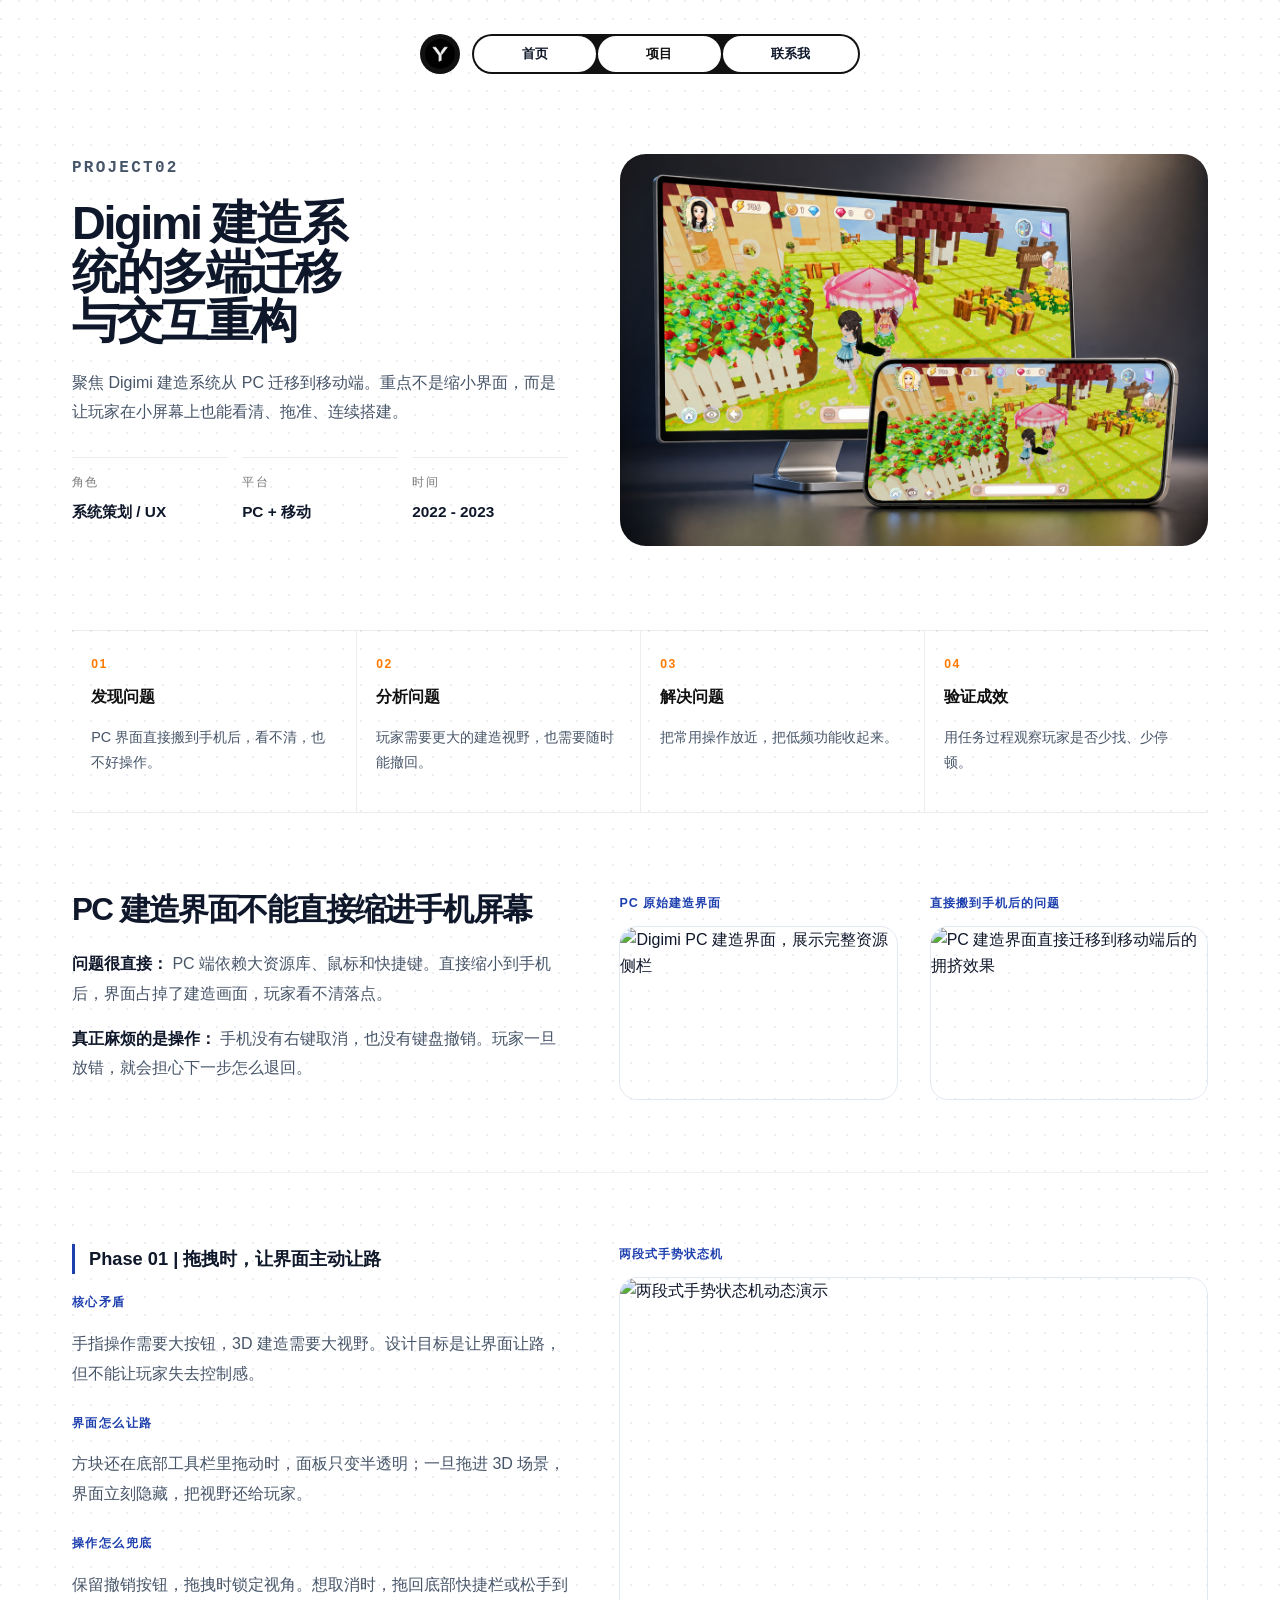
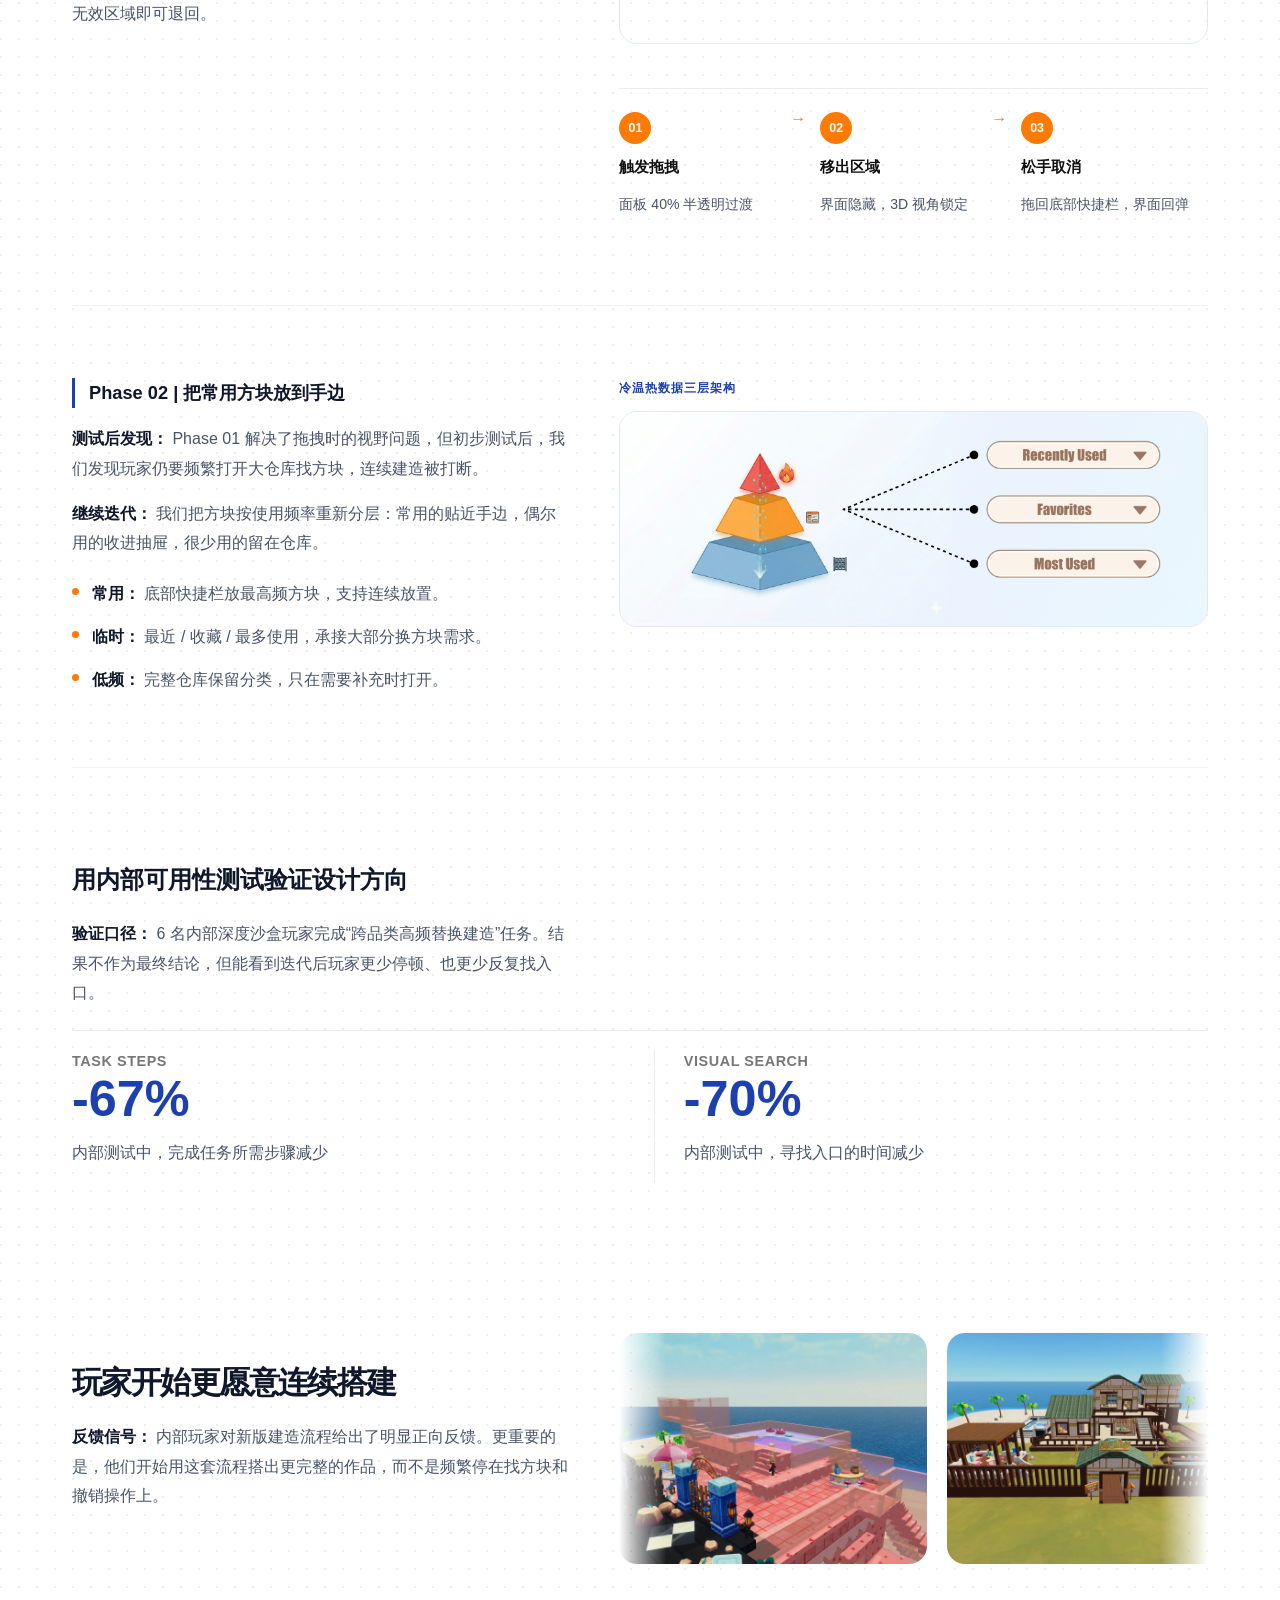
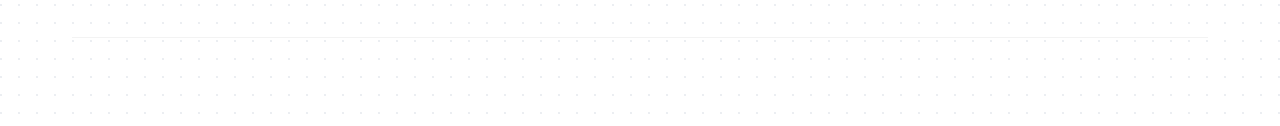
==== commit a221f6f1: "删图压图" ====
--- a/digimi.html
+++ b/digimi.html
@@ -8,10 +8,14 @@
       name="description"
       content="Digimi 建造系统的多端迁移与交互重构案例页，展示 PC 建造功能迁移到移动端后，如何优化视野、拖拽、撤销和方块选择路径。"
     />
-    <link rel="stylesheet" href="./css/styles.css?v=20260617-digimi-nav-v8" />
+    <link rel="icon" type="image/png" href="./assets/favicon-y.png" />
+    <link rel="stylesheet" href="./css/styles.css?v=20260617-digimi-nav-v12" />
   </head>
   <body class="case-page theme-digimi">
     <header class="case-nav" data-reveal data-reveal-delay="40">
+      <a class="nav-brand" href="./index.html" aria-label="返回首页">
+        <img src="./assets/favicon-y.png" alt="" />
+      </a>
       <nav class="case-links pill-nav pill-nav--project" aria-label="主导航">
         <a class="pill-link" href="./index.html">
           <span class="pill-link__label">首页</span>
--- a/css/styles.css
+++ b/css/styles.css
@@ -185,10 +185,40 @@
   display: flex;
   justify-content: center;
   align-items: center;
-  gap: 24px;
+  gap: 12px;
   padding: 38px 0 30px;
   opacity: 0;
   animation: fadeUpSoft 720ms 80ms cubic-bezier(0.2, 0.75, 0.2, 1) forwards;
+}
+
+.nav-brand {
+  flex: 0 0 auto;
+  width: 40px;
+  height: 40px;
+  display: inline-flex;
+  align-items: center;
+  justify-content: center;
+  border-radius: 999px;
+  background: #111111;
+  overflow: hidden;
+  transition:
+    transform var(--ease),
+    opacity var(--ease);
+}
+
+.nav-brand:hover,
+.nav-brand:focus-visible {
+  transform: translateY(-1px);
+  opacity: 0.96;
+  outline: none;
+}
+
+.nav-brand img {
+  width: 76%;
+  height: 76%;
+  object-fit: cover;
+  border-radius: 999px;
+  filter: invert(1) contrast(1.04);
 }
 
 .site-nav {
@@ -396,6 +426,16 @@
   animation-delay: 300ms;
 }
 
+.hero-copy > .eyebrow {
+  opacity: 1;
+  animation: none;
+}
+
+.hero-copy > .hero-intro--deferred {
+  opacity: 1;
+  animation: none;
+}
+
 .work-heading h2 {
   font-family: "Iowan Old Style", "Palatino Linotype", "Book Antiqua", Georgia, serif;
 }
@@ -410,6 +450,38 @@
   line-height: 1.9;
   letter-spacing: 0;
   font-weight: 400;
+}
+
+.hero-intro--deferred {
+  display: inline-flex;
+  flex-wrap: wrap;
+  justify-content: center;
+  align-content: flex-start;
+  column-gap: 0.22em;
+  row-gap: 0.42em;
+  min-height: 7.2em;
+}
+
+.hero-intro__segment {
+  display: inline-block;
+  opacity: 0;
+  filter: blur(10px);
+  transform: translateY(20px);
+  clip-path: inset(0 0 100% 0);
+  transition:
+    opacity 840ms cubic-bezier(0.18, 0.82, 0.24, 1),
+    transform 840ms cubic-bezier(0.18, 0.82, 0.24, 1),
+    filter 840ms cubic-bezier(0.18, 0.82, 0.24, 1),
+    clip-path 920ms cubic-bezier(0.18, 0.82, 0.24, 1);
+  transition-delay: var(--segment-delay, 0ms);
+  will-change: transform, opacity, filter, clip-path;
+}
+
+.hero-intro--deferred.is-ready .hero-intro__segment {
+  opacity: 1;
+  filter: blur(0);
+  transform: translateY(0);
+  clip-path: inset(0 0 0 0);
 }
 
 .hero-summary {
@@ -480,6 +552,31 @@
   letter-spacing: -0.02em;
   text-transform: none;
   color: var(--text);
+}
+
+.split-eyebrow {
+  display: inline-flex;
+  flex-wrap: wrap;
+  justify-content: center;
+}
+
+.split-eyebrow__char {
+  display: inline-block;
+  opacity: 0;
+  filter: blur(6px);
+  transform: translateY(18px) scale(0.96);
+  transition:
+    opacity 720ms cubic-bezier(0.18, 0.82, 0.24, 1),
+    transform 720ms cubic-bezier(0.18, 0.82, 0.24, 1),
+    filter 720ms cubic-bezier(0.18, 0.82, 0.24, 1);
+  transition-delay: var(--char-delay, 0ms);
+  will-change: transform, opacity, filter;
+}
+
+.split-eyebrow.is-ready .split-eyebrow__char {
+  opacity: 1;
+  filter: blur(0);
+  transform: translateY(0) scale(1);
 }
 
 .work-section {
@@ -914,6 +1011,11 @@
     padding-top: 22px;
   }
 
+  .nav-brand {
+    width: 38px;
+    height: 38px;
+  }
+
   .site-nav {
     justify-content: center;
     gap: 18px 24px;
@@ -950,6 +1052,10 @@
   .hero-copy h1 {
     max-width: none;
     font-size: 0.94rem;
+  }
+
+  .hero-intro--deferred {
+    min-height: 8.6em;
   }
 
   .eyebrow {
@@ -1048,6 +1154,7 @@
   display: flex;
   justify-content: center;
   align-items: center;
+  gap: 12px;
   padding: 34px 0 14px;
   position: relative;
 }
@@ -1076,6 +1183,10 @@
   display: flex;
   align-items: center;
   gap: 0;
+}
+
+.case-links.pill-nav {
+  gap: 2px;
 }
 
 .case-links a {
@@ -4145,6 +4256,7 @@
   }
 
   .case-nav {
+    gap: 10px;
     align-items: center;
     padding-top: 22px;
   }
@@ -4157,6 +4269,11 @@
     min-height: 32px;
     padding: 0 24px;
     font-size: 0.78rem;
+  }
+
+  .nav-brand {
+    width: 36px;
+    height: 36px;
   }
 
   .case-meta-list,
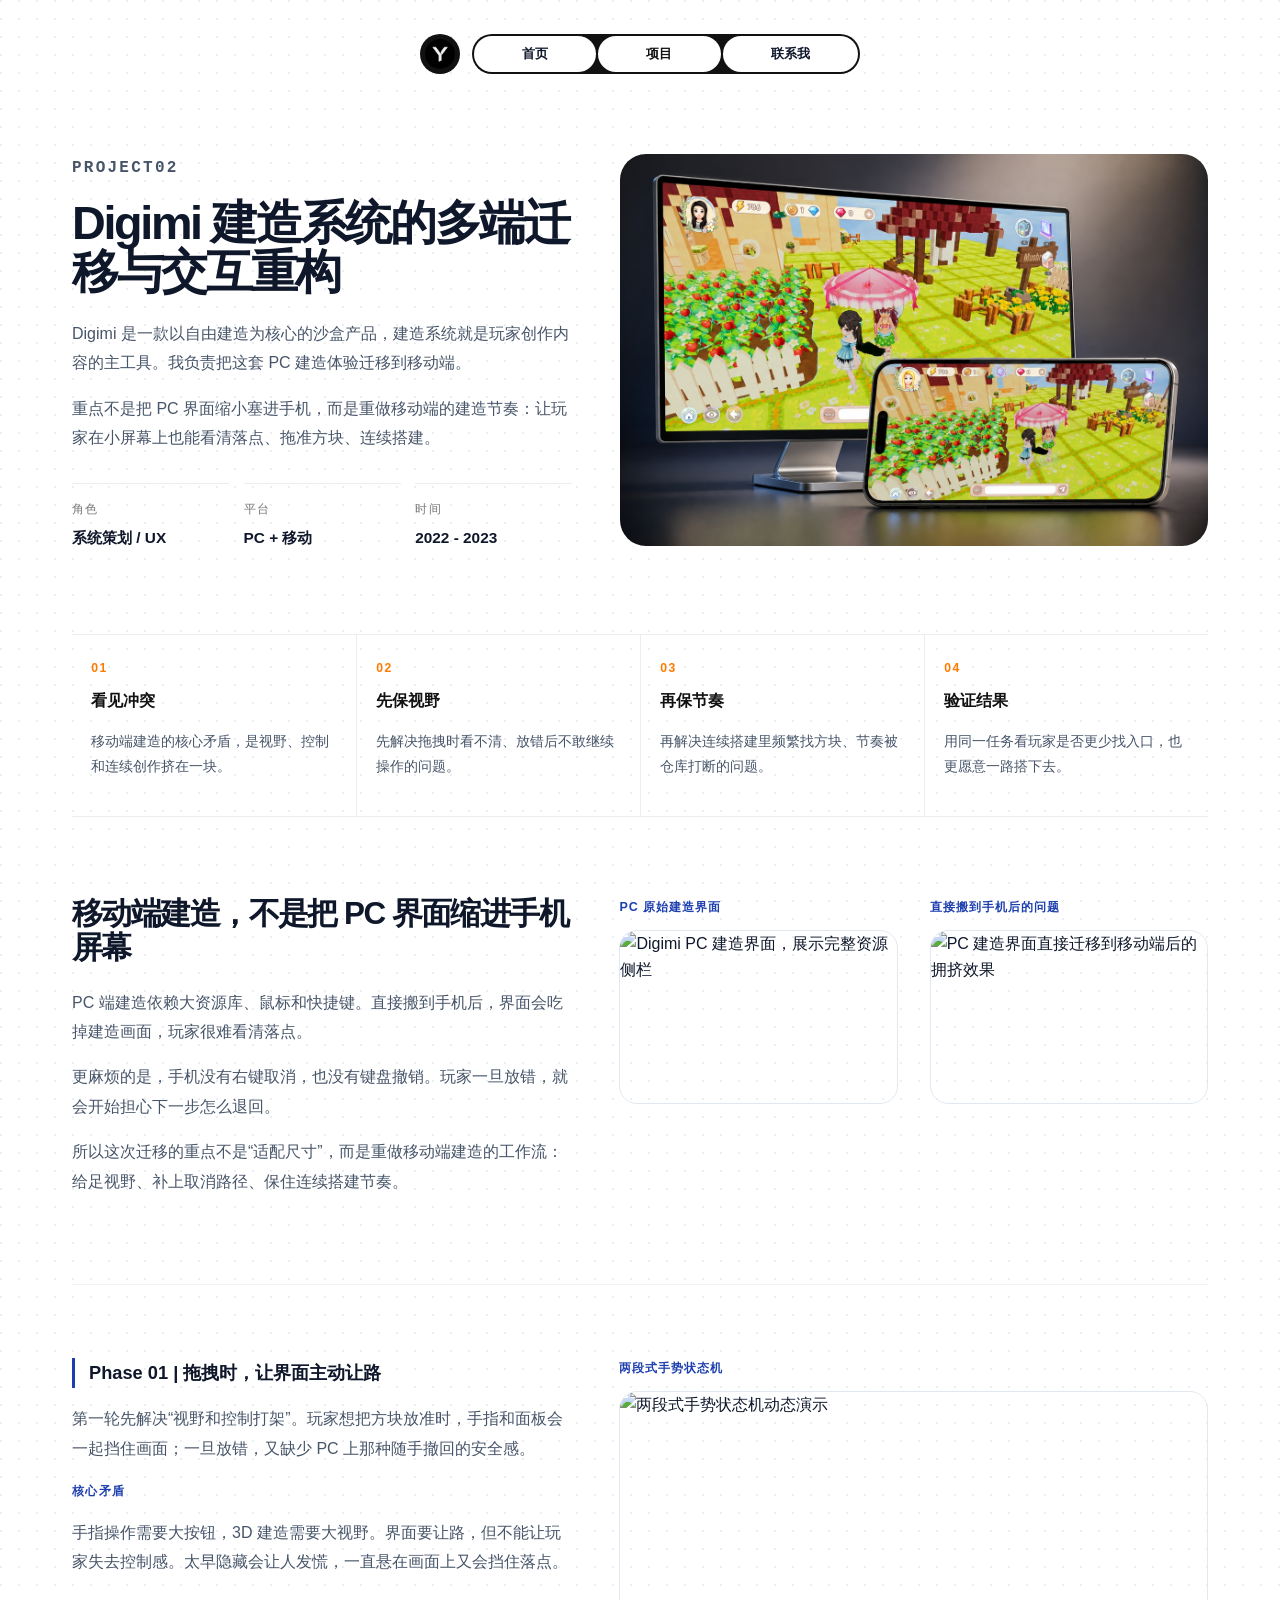
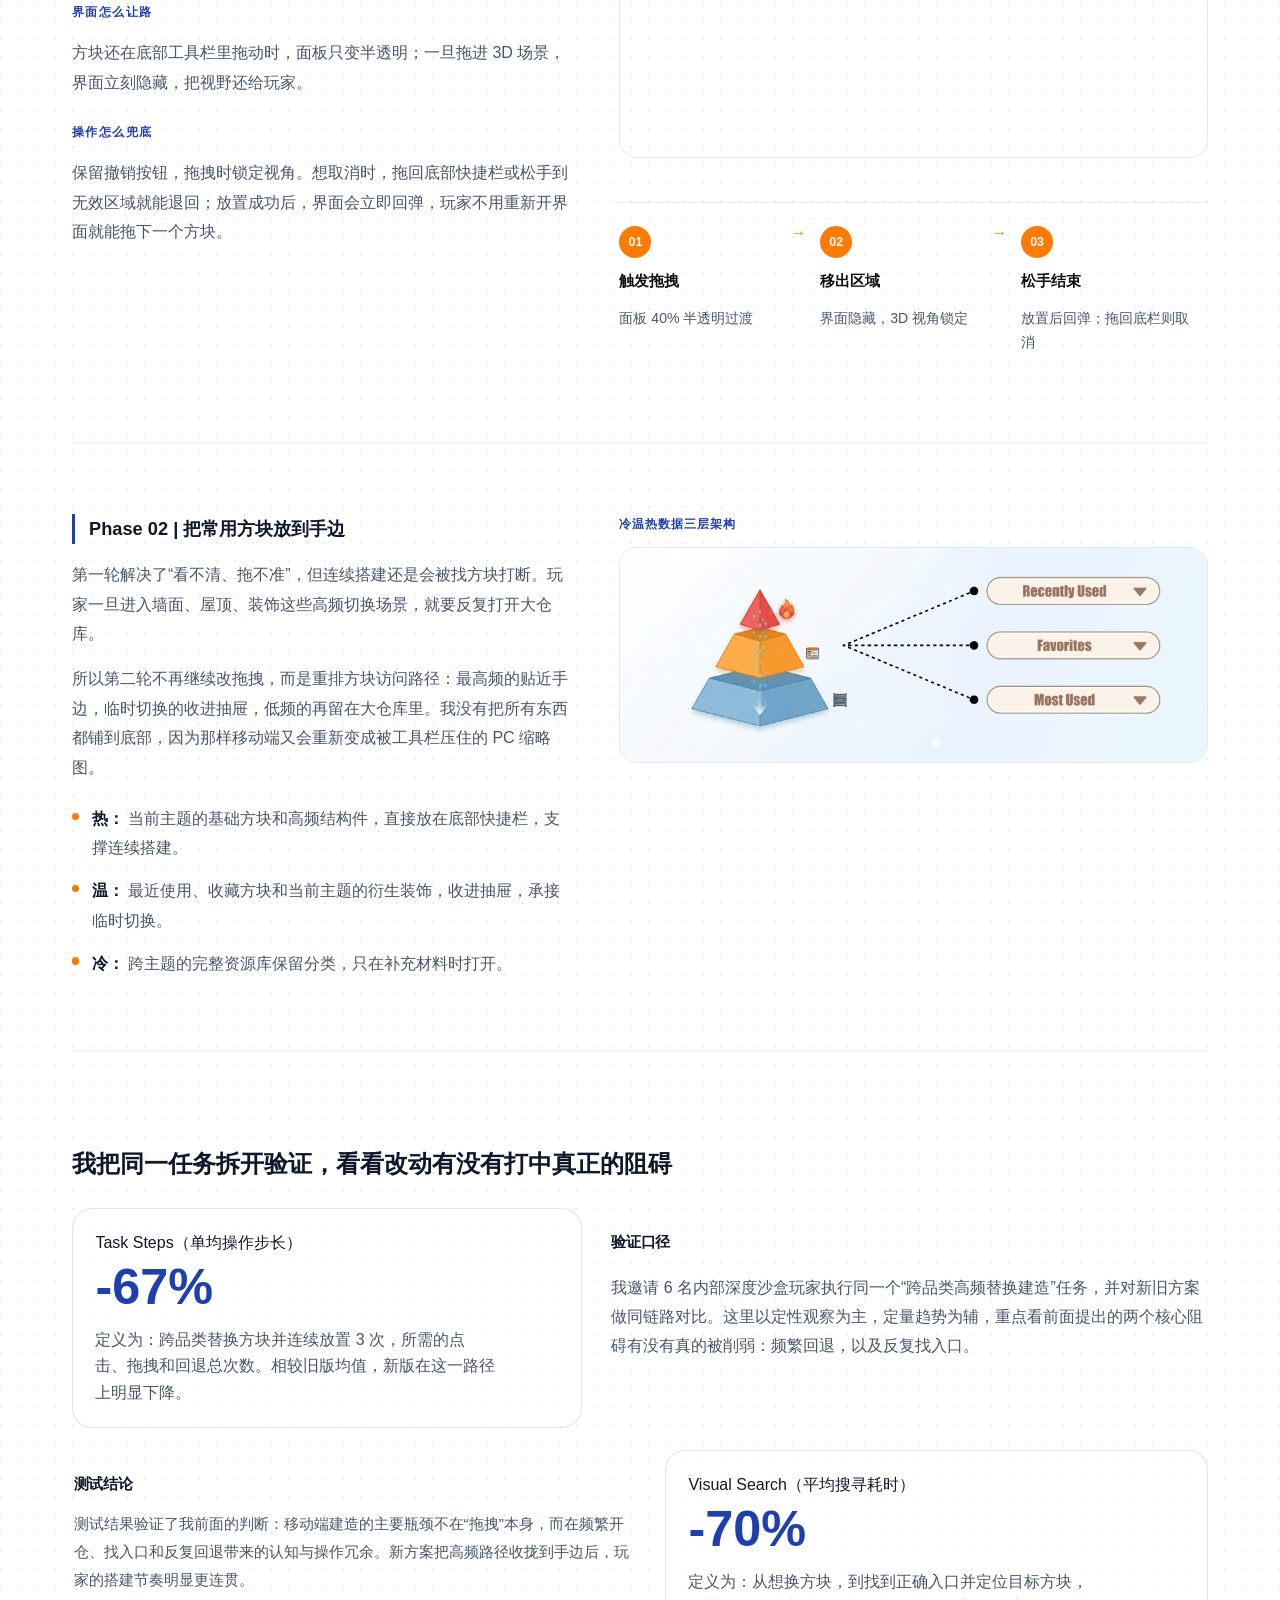
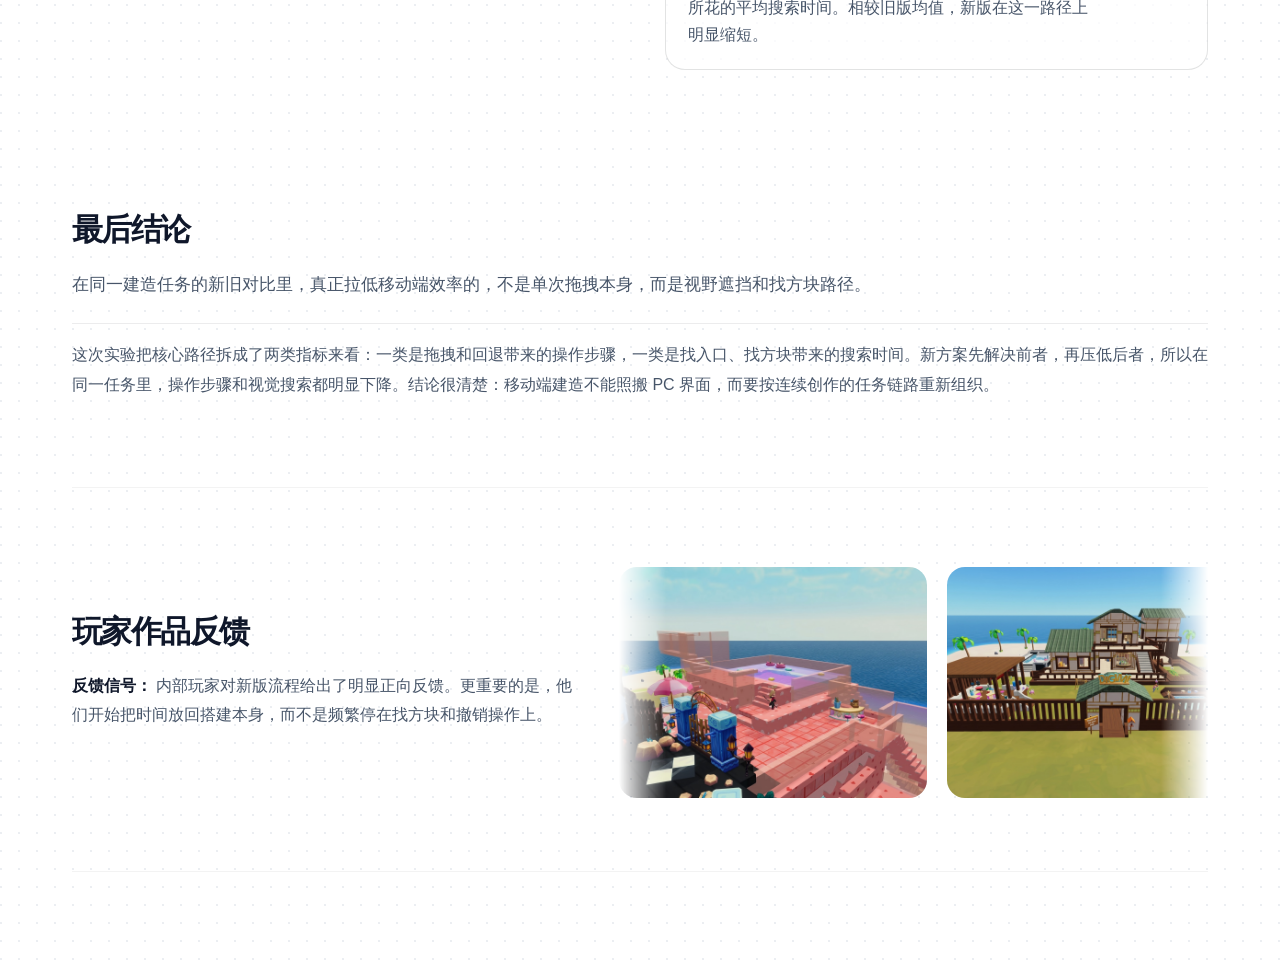
==== commit a58a4c70: "作品集更新" ====
--- a/digimi.html
+++ b/digimi.html
@@ -9,7 +9,7 @@
       content="Digimi 建造系统的多端迁移与交互重构案例页，展示 PC 建造功能迁移到移动端后，如何优化视野、拖拽、撤销和方块选择路径。"
     />
     <link rel="icon" type="image/png" href="./assets/favicon-y.png" />
-    <link rel="stylesheet" href="./css/styles.css?v=20260617-digimi-nav-v12" />
+    <link rel="stylesheet" href="./css/styles.css?v=20260619-digimi-story-v15" />
   </head>
   <body class="case-page theme-digimi">
     <header class="case-nav" data-reveal data-reveal-delay="40">
@@ -40,9 +40,8 @@
         <div class="case-copy case-copy--hero" data-reveal data-reveal-delay="120">
           <p class="case-eyebrow">project02</p>
           <h1>Digimi 建造系统的多端迁移与交互重构</h1>
-          <p>
-            聚焦 Digimi 建造系统从 PC 迁移到移动端。重点不是缩小界面，而是让玩家在小屏幕上也能看清、拖准、连续搭建。
-          </p>
+          <p>Digimi 是一款以自由建造为核心的沙盒产品，建造系统就是玩家创作内容的主工具。我负责把这套 PC 建造体验迁移到移动端。</p>
+          <p>重点不是把 PC 界面缩小塞进手机，而是重做移动端的建造节奏：让玩家在小屏幕上也能看清落点、拖准方块、连续搭建。</p>
           <dl class="case-meta-list">
             <div>
               <dt>角色</dt>
@@ -67,37 +66,32 @@
       <ol class="case-process" aria-label="案例叙事流程" data-reveal data-reveal-delay="80">
         <li>
           <span>01</span>
-          <strong>发现问题</strong>
-          <p>PC 界面直接搬到手机后，看不清，也不好操作。</p>
+          <strong>看见冲突</strong>
+          <p>移动端建造的核心矛盾，是视野、控制和连续创作挤在一块。</p>
         </li>
         <li>
           <span>02</span>
-          <strong>分析问题</strong>
-          <p>玩家需要更大的建造视野，也需要随时能撤回。</p>
+          <strong>先保视野</strong>
+          <p>先解决拖拽时看不清、放错后不敢继续操作的问题。</p>
         </li>
         <li>
           <span>03</span>
-          <strong>解决问题</strong>
-          <p>把常用操作放近，把低频功能收起来。</p>
+          <strong>再保节奏</strong>
+          <p>再解决连续搭建里频繁找方块、节奏被仓库打断的问题。</p>
         </li>
         <li>
           <span>04</span>
-          <strong>验证成效</strong>
-          <p>用任务过程观察玩家是否少找、少停顿。</p>
+          <strong>验证结果</strong>
+          <p>用同一任务看玩家是否更少找入口，也更愿意一路搭下去。</p>
         </li>
       </ol>
 
       <section class="case-section-grid" aria-label="发现问题" data-reveal>
         <div class="case-copy">
-          <h2>PC 建造界面不能直接缩进手机屏幕</h2>
-          <p>
-            <strong>问题很直接：</strong>
-            PC 端依赖大资源库、鼠标和快捷键。直接缩小到手机后，界面占掉了建造画面，玩家看不清落点。
-          </p>
-          <p>
-            <strong>真正麻烦的是操作：</strong>
-            手机没有右键取消，也没有键盘撤销。玩家一旦放错，就会担心下一步怎么退回。
-          </p>
+          <h2>移动端建造，不是把 PC 界面缩进手机屏幕</h2>
+          <p>PC 端建造依赖大资源库、鼠标和快捷键。直接搬到手机后，界面会吃掉建造画面，玩家很难看清落点。</p>
+          <p>更麻烦的是，手机没有右键取消，也没有键盘撤销。玩家一旦放错，就会开始担心下一步怎么退回。</p>
+          <p>所以这次迁移的重点不是“适配尺寸”，而是重做移动端建造的工作流：给足视野、补上取消路径、保住连续搭建节奏。</p>
         </div>
 
         <div class="case-image-pair">
@@ -115,10 +109,11 @@
       <section class="case-section-grid" aria-label="Phase 01" data-reveal>
         <div class="case-copy">
           <h3 class="case-h3-bullet">Phase 01 | 拖拽时，让界面主动让路</h3>
+          <p>第一轮先解决“视野和控制打架”。玩家想把方块放准时，手指和面板会一起挡住画面；一旦放错，又缺少 PC 上那种随手撤回的安全感。</p>
 
           <div class="case-note-block">
             <h4>核心矛盾</h4>
-            <p>手指操作需要大按钮，3D 建造需要大视野。设计目标是让界面让路，但不能让玩家失去控制感。</p>
+            <p>手指操作需要大按钮，3D 建造需要大视野。界面要让路，但不能让玩家失去控制感。太早隐藏会让人发慌，一直悬在画面上又会挡住落点。</p>
           </div>
 
           <div class="case-note-block">
@@ -128,7 +123,7 @@
 
           <div class="case-note-block">
             <h4>操作怎么兜底</h4>
-            <p>保留撤销按钮，拖拽时锁定视角。想取消时，拖回底部快捷栏或松手到无效区域即可退回。</p>
+            <p>保留撤销按钮，拖拽时锁定视角。想取消时，拖回底部快捷栏或松手到无效区域就能退回；放置成功后，界面会立即回弹，玩家不用重新开界面就能拖下一个方块。</p>
           </div>
         </div>
 
@@ -150,8 +145,8 @@
             </article>
             <article>
               <strong>03</strong>
-              <span>松手取消</span>
-              <p>拖回底部快捷栏，界面回弹</p>
+              <span>松手结束</span>
+              <p>放置后回弹；拖回底栏则取消</p>
             </article>
           </div>
         </div>
@@ -160,18 +155,12 @@
       <section class="case-section-grid" aria-label="Phase 02" data-reveal>
         <div class="case-copy">
           <h3 class="case-h3-bullet">Phase 02 | 把常用方块放到手边</h3>
-          <p>
-            <strong>测试后发现：</strong>
-            Phase 01 解决了拖拽时的视野问题，但初步测试后，我们发现玩家仍要频繁打开大仓库找方块，连续建造被打断。
-          </p>
-          <p>
-            <strong>继续迭代：</strong>
-            我们把方块按使用频率重新分层：常用的贴近手边，偶尔用的收进抽屉，很少用的留在仓库。
-          </p>
+          <p>第一轮解决了“看不清、拖不准”，但连续搭建还是会被找方块打断。玩家一旦进入墙面、屋顶、装饰这些高频切换场景，就要反复打开大仓库。</p>
+          <p>所以第二轮不再继续改拖拽，而是重排方块访问路径：最高频的贴近手边，临时切换的收进抽屉，低频的再留在大仓库里。我没有把所有东西都铺到底部，因为那样移动端又会重新变成被工具栏压住的 PC 缩略图。</p>
           <ul class="case-proof-list">
-            <li><strong>常用：</strong> 底部快捷栏放最高频方块，支持连续放置。</li>
-            <li><strong>临时：</strong> 最近 / 收藏 / 最多使用，承接大部分换方块需求。</li>
-            <li><strong>低频：</strong> 完整仓库保留分类，只在需要补充时打开。</li>
+            <li><strong>热：</strong> 当前主题的基础方块和高频结构件，直接放在底部快捷栏，支撑连续搭建。</li>
+            <li><strong>温：</strong> 最近使用、收藏方块和当前主题的衍生装饰，收进抽屉，承接临时切换。</li>
+            <li><strong>冷：</strong> 跨主题的完整资源库保留分类，只在补充材料时打开。</li>
           </ul>
         </div>
 
@@ -182,35 +171,53 @@
       </section>
 
       <section class="case-impact" aria-label="验证结果" data-reveal>
-        <div class="case-copy">
-          <h2>用内部可用性测试验证设计方向</h2>
-          <p>
-            <strong>验证口径：</strong>
-            6 名内部深度沙盒玩家完成“跨品类高频替换建造”任务。结果不作为最终结论，但能看到迭代后玩家更少停顿、也更少反复找入口。
+        <div class="case-copy case-impact-heading">
+          <h2>我把同一任务拆开验证，看看改动有没有打中真正的阻碍</h2>
+        </div>
+
+        <div class="case-impact-layout">
+          <div class="case-impact-row">
+            <article class="case-impact-card">
+              <span>Task Steps（单均操作步长）</span>
+              <strong class="metric-number">-67%</strong>
+              <p>定义为：跨品类替换方块并连续放置 3 次，所需的点击、拖拽和回退总次数。相较旧版均值，新版在这一路径上明显下降。</p>
+            </article>
+
+            <div class="case-copy case-impact-copy case-impact-copy--top">
+              <p class="case-impact-copy__label">验证口径</p>
+              <p>我邀请 6 名内部深度沙盒玩家执行同一个“跨品类高频替换建造”任务，并对新旧方案做同链路对比。这里以定性观察为主，定量趋势为辅，重点看前面提出的两个核心阻碍有没有真的被削弱：频繁回退，以及反复找入口。</p>
+            </div>
+          </div>
+
+          <div class="case-impact-row case-impact-row--reverse">
+            <div class="case-copy case-impact-copy case-impact-copy--bottom">
+              <p class="case-impact-copy__label">测试结论</p>
+              <p class="case-impact-note">测试结果验证了我前面的判断：移动端建造的主要瓶颈不在“拖拽”本身，而在频繁开仓、找入口和反复回退带来的认知与操作冗余。新方案把高频路径收拢到手边后，玩家的搭建节奏明显更连贯。</p>
+            </div>
+
+            <article class="case-impact-card">
+              <span>Visual Search（平均搜寻耗时）</span>
+              <strong class="metric-number">-70%</strong>
+              <p>定义为：从想换方块，到找到正确入口并定位目标方块，所花的平均搜索时间。相较旧版均值，新版在这一路径上明显缩短。</p>
+            </article>
+          </div>
+        </div>
+      </section>
+
+      <section class="case-section-grid case-section-grid--closing" aria-label="结论" data-reveal>
+        <div class="case-copy case-copy--closing">
+          <h2>最后结论</h2>
+          <p class="case-closing-subtitle">在同一建造任务的新旧对比里，真正拉低移动端效率的，不是单次拖拽本身，而是视野遮挡和找方块路径。</p>
+          <p class="case-callout-line">
+            这次实验把核心路径拆成了两类指标来看：一类是拖拽和回退带来的操作步骤，一类是找入口、找方块带来的搜索时间。新方案先解决前者，再压低后者，所以在同一任务里，操作步骤和视觉搜索都明显下降。结论很清楚：移动端建造不能照搬 PC 界面，而要按连续创作的任务链路重新组织。
           </p>
         </div>
-
-        <div class="metric-grid">
-          <article>
-            <span>Task Steps</span>
-            <strong class="metric-number">-67%</strong>
-            <p>内部测试中，完成任务所需步骤减少</p>
-          </article>
-          <article>
-            <span>Visual Search</span>
-            <strong class="metric-number">-70%</strong>
-            <p>内部测试中，寻找入口的时间减少</p>
-          </article>
-        </div>
       </section>
 
       <section class="case-section-grid case-section-grid--gallery" aria-label="玩家作品反馈" data-reveal>
         <div class="case-copy">
-          <h2>玩家开始更愿意连续搭建</h2>
-          <p>
-            <strong>反馈信号：</strong>
-            内部玩家对新版建造流程给出了明显正向反馈。更重要的是，他们开始用这套流程搭出更完整的作品，而不是频繁停在找方块和撤销操作上。
-          </p>
+          <h2>玩家作品反馈</h2>
+          <p><strong>反馈信号：</strong> 内部玩家对新版流程给出了明显正向反馈。更重要的是，他们开始把时间放回搭建本身，而不是频繁停在找方块和撤销操作上。</p>
         </div>
 
         <div class="case-gallery-marquee" aria-label="玩家搭建作品轮播">
--- a/css/styles.css
+++ b/css/styles.css
@@ -939,6 +939,19 @@
   }
 }
 
+@keyframes movieLinkPulse {
+  0%,
+  100% {
+    box-shadow: 0 0 0 rgba(17, 17, 17, 0);
+    transform: translateY(0);
+  }
+
+  50% {
+    box-shadow: 0 0 0 8px rgba(17, 17, 17, 0.05);
+    transform: translateY(-1px);
+  }
+}
+
 @media (prefers-reduced-motion: reduce) {
   .site-header,
   .hero-copy > * {
@@ -955,6 +968,10 @@
   *::after {
     animation: none !important;
     transition: none !important;
+  }
+
+  .case-link-button {
+    animation: none !important;
   }
 }
 
@@ -1210,6 +1227,17 @@
   color: var(--color-title);
 }
 
+.case-hero-heading {
+  display: flex;
+  align-items: flex-start;
+  justify-content: space-between;
+  gap: 1rem 1.25rem;
+}
+
+.case-hero-heading h1 {
+  margin-bottom: 0;
+}
+
 .case-hero-subtitle {
   margin: -0.45rem 0 1.15rem;
   max-width: 24ch;
@@ -1265,6 +1293,47 @@
   color: var(--color-title);
   font-size: 0.96rem;
   font-weight: 600;
+}
+
+.case-hero-actions {
+  display: flex;
+  align-items: center;
+  gap: 12px;
+  margin-top: 0.18rem;
+  flex: 0 0 auto;
+}
+
+.case-link-button {
+  display: inline-flex;
+  align-items: center;
+  justify-content: center;
+  min-height: 42px;
+  padding: 0 18px;
+  border: 1px solid rgba(21, 24, 28, 0.12);
+  border-radius: 999px;
+  background: #ffffff;
+  color: var(--color-title);
+  font-size: 0.88rem;
+  font-weight: 600;
+  line-height: 1;
+  box-shadow: 0 0 0 rgba(17, 17, 17, 0);
+  animation: movieLinkPulse 2.8s ease-in-out infinite;
+  transition:
+    background-color var(--ease),
+    color var(--ease),
+    border-color var(--ease),
+    box-shadow var(--ease),
+    transform var(--ease);
+}
+
+.case-link-button:hover,
+.case-link-button:focus-visible {
+  background: #111111;
+  border-color: #111111;
+  color: #ffffff;
+  box-shadow: 0 12px 28px rgba(17, 17, 17, 0.12);
+  transform: translateY(-2px);
+  outline: none;
 }
 
 .case-section-grid {
@@ -1530,6 +1599,200 @@
   background: var(--theme-accent);
 }
 
+.case-personas {
+  width: var(--case-max-width);
+  margin: 0 auto;
+  box-sizing: border-box;
+  padding: 72px 28px;
+  position: relative;
+  overflow: hidden;
+}
+
+.case-personas::before {
+  content: "";
+  position: absolute;
+  inset: 12px -18px 0;
+  border-radius: 30px;
+  background: linear-gradient(180deg, rgba(248, 250, 252, 0.84), rgba(255, 255, 255, 0.72));
+  pointer-events: none;
+  z-index: 0;
+}
+
+.case-personas > * {
+  position: relative;
+  z-index: 1;
+}
+
+.case-personas__intro {
+  width: 100%;
+  max-width: none;
+  margin-bottom: 1.8rem;
+}
+
+.case-personas__intro h2 {
+  margin: 0 0 1.35rem;
+  font-size: clamp(1.8rem, 2.45vw, 2.35rem);
+  line-height: 1.1;
+  letter-spacing: -0.05em;
+  color: var(--color-title);
+}
+
+.case-personas__intro p {
+  max-width: 44rem;
+}
+
+.case-persona-grid {
+  display: grid;
+  grid-template-columns: repeat(3, minmax(0, 1fr));
+  gap: 20px;
+}
+
+.case-persona-card {
+  display: grid;
+  gap: 1.1rem;
+  align-content: start;
+  min-height: 100%;
+  padding: 1.4rem;
+  border: var(--border-hairline);
+  border-radius: 22px;
+  background: rgba(255, 255, 255, 0.94);
+  box-shadow: 0 12px 30px rgba(15, 23, 42, 0.04);
+}
+
+.case-persona-card__identity {
+  display: grid;
+  grid-template-columns: auto minmax(0, 1fr);
+  gap: 1rem;
+  align-items: center;
+}
+
+.case-persona-card__avatar-group {
+  position: relative;
+  width: 5.35rem;
+  height: 5.35rem;
+  flex-shrink: 0;
+}
+
+.case-persona-card__avatar {
+  width: 100%;
+  height: 100%;
+  border-radius: 999px;
+  display: block;
+}
+
+.case-persona-card__flag {
+  position: absolute;
+  right: -0.25rem;
+  bottom: 0.15rem;
+  width: 2rem;
+  height: auto;
+  border-radius: 999px;
+  box-shadow: 0 4px 12px rgba(15, 23, 42, 0.08);
+}
+
+.case-persona-card__identity-copy {
+  min-width: 0;
+}
+
+.case-persona-card__eyebrow {
+  margin: 0 0 0.35rem;
+  color: var(--theme-accent);
+  font-size: 0.74rem;
+  font-weight: 700;
+  letter-spacing: 0.11em;
+  text-transform: uppercase;
+}
+
+.case-persona-card__meta {
+  margin: 0;
+  color: rgba(89, 100, 118, 0.92);
+  font-size: 0.9rem;
+  line-height: 1.55;
+}
+
+.case-persona-card h3 {
+  margin: 0 0 0.3rem;
+  color: var(--color-title);
+  font-size: 1.3rem;
+  line-height: 1.2;
+  letter-spacing: -0.03em;
+}
+
+.case-persona-card__quote {
+  margin: 0;
+  padding: 0.9rem 1rem;
+  border-radius: 16px;
+  background: linear-gradient(180deg, rgba(248, 250, 252, 0.92), rgba(245, 247, 250, 0.72));
+  color: var(--color-title);
+  font-size: 1.02rem;
+  line-height: 1.7;
+  letter-spacing: -0.02em;
+  font-weight: 600;
+}
+
+.case-persona-card__detail {
+  display: grid;
+  gap: 0.8rem;
+}
+
+.case-persona-card__block {
+  padding-top: 0.05rem;
+}
+
+.case-persona-card__block span,
+.case-persona-card__signal strong {
+  display: inline-flex;
+  margin-bottom: 0.42rem;
+  color: var(--theme-accent);
+  font-size: 0.78rem;
+  font-weight: 700;
+  letter-spacing: 0.08em;
+  text-transform: uppercase;
+}
+
+.case-persona-card__block p,
+.case-persona-card__signal p {
+  margin: 0;
+  color: var(--color-body);
+  font-size: 0.95rem;
+  line-height: 1.76;
+}
+
+.case-persona-card__block--accent {
+  padding: 0.9rem 1rem 0.95rem;
+  border-radius: 16px;
+  background: rgba(255, 248, 240, 0.92);
+}
+
+.case-persona-card__signal {
+  padding-top: 0.05rem;
+}
+
+.case-solution-intro {
+  width: var(--case-max-width);
+  margin: 0 auto;
+  padding: 72px 0 8px;
+  border-bottom: 1px solid rgba(21, 24, 28, 0.05);
+}
+
+.case-solution-intro__copy {
+  width: 100%;
+  max-width: none;
+  margin-bottom: 1.4rem;
+}
+
+.case-solution-intro__copy h2 {
+  margin: 0 0 1.1rem;
+  font-size: clamp(1.8rem, 2.45vw, 2.35rem);
+  line-height: 1.1;
+  letter-spacing: -0.05em;
+  color: var(--color-title);
+}
+
+.case-solution-intro__copy p {
+  max-width: 38rem;
+}
+
 .case-impact {
   padding: 72px 0;
   background: transparent;
@@ -1541,7 +1804,6 @@
   gap: 28px;
   margin-top: 1.4rem;
   padding-top: 1.2rem;
-  border-top: 1px solid rgba(21, 24, 28, 0.08);
 }
 
 .metric-grid article {
@@ -1808,6 +2070,97 @@
   background-size: 18px 18px, auto;
 }
 
+.theme-digimi .case-copy--hero,
+.theme-digimi .case-copy,
+.theme-digimi .case-impact .case-copy {
+  width: 100%;
+  max-width: none;
+}
+
+.theme-digimi .case-copy--hero h1,
+.theme-digimi .case-hero-subtitle,
+.theme-digimi .case-copy--hero p,
+.theme-digimi .case-impact .case-copy p {
+  max-width: none;
+}
+
+.theme-digimi .case-impact .case-copy,
+.theme-digimi .case-impact .metric-grid,
+.theme-digimi .case-impact-note {
+  width: 100%;
+  max-width: 46rem;
+}
+
+.theme-digimi .case-impact .case-impact-heading {
+  max-width: none;
+  margin-bottom: 1.5rem;
+}
+
+.theme-digimi .case-impact .case-impact-heading h2 {
+  max-width: none;
+}
+
+.theme-digimi .case-impact-layout {
+  display: grid;
+  gap: 22px;
+}
+
+.theme-digimi .case-impact-row {
+  display: grid;
+  grid-template-columns: minmax(19rem, 0.92fr) minmax(0, 1.08fr);
+  gap: 28px;
+  align-items: stretch;
+}
+
+.theme-digimi .case-impact-row--reverse {
+  grid-template-columns: minmax(0, 1.02fr) minmax(19rem, 0.98fr);
+}
+
+.theme-digimi .case-impact .case-impact-copy {
+  max-width: none;
+  min-height: 100%;
+  padding: 1.3rem 0.1rem 0;
+}
+
+.theme-digimi .case-impact .case-impact-copy__label {
+  margin: 0 0 0.7rem;
+  color: var(--color-title);
+  font-size: 0.96rem;
+  font-weight: 700;
+  letter-spacing: -0.02em;
+}
+
+.theme-digimi .case-impact .case-impact-copy p {
+  max-width: 38rem;
+}
+
+.theme-digimi .case-impact-card {
+  padding: 1.35rem 1.4rem 1.3rem;
+  border: 1px solid rgba(21, 24, 28, 0.12);
+  border-radius: 20px;
+  background: rgba(255, 255, 255, 0.72);
+}
+
+.theme-digimi .case-impact-card span {
+  display: block;
+  margin-bottom: 0.36rem;
+}
+
+.theme-digimi .case-impact-card .metric-number {
+  display: block;
+  margin: 0 0 0.88rem;
+}
+
+.theme-digimi .case-impact-card p {
+  margin: 0;
+  max-width: 25rem;
+}
+
+.theme-digimi .case-impact .case-impact-note {
+  max-width: 38rem;
+  margin: 0;
+}
+
 .theme-digistudio .case-hero,
 .theme-digistudio .case-section-grid {
   gap: 30px;
@@ -1864,6 +2217,50 @@
   margin-top: 1.65rem;
 }
 
+.theme-digistudio .case-personas__intro,
+.theme-digistudio .case-personas__intro p {
+  width: 100%;
+  max-width: none;
+}
+
+.theme-digistudio .case-personas,
+.theme-digistudio .case-section-grid--problem,
+.theme-digistudio .case-section-grid--journey,
+.theme-digistudio .case-solution-intro {
+  position: relative;
+}
+
+.theme-digistudio .case-section-grid--problem::before,
+.theme-digistudio .case-section-grid--journey::before,
+.theme-digistudio .case-solution-intro::before {
+  content: "";
+  position: absolute;
+  left: 0;
+  top: 0;
+  width: 100%;
+  height: 1px;
+  background: linear-gradient(90deg, transparent, rgba(30, 64, 175, 0.14), transparent);
+  pointer-events: none;
+}
+
+.theme-digistudio .case-persona-card {
+  background: rgba(255, 255, 255, 0.9);
+}
+
+.theme-digistudio .case-persona-card__quote {
+  background: linear-gradient(180deg, rgba(248, 250, 252, 0.94), rgba(244, 247, 251, 0.84));
+}
+
+.theme-digistudio .case-persona-card__block--accent {
+  background: rgba(255, 246, 236, 0.94);
+}
+
+.theme-digistudio .case-process--flow {
+  margin-top: 10px;
+  background: linear-gradient(180deg, rgba(248, 250, 252, 0.86), rgba(255, 255, 255, 0.9));
+  box-shadow: inset 0 0 0 1px rgba(21, 24, 28, 0.05);
+}
+
 .theme-digistudio .case-section-grid--closing {
   grid-template-columns: 1fr;
   gap: 0;
@@ -1885,6 +2282,18 @@
   max-width: none;
 }
 
+.theme-digimi .case-section-grid--closing {
+  grid-template-columns: 1fr;
+  gap: 0;
+}
+
+.theme-digimi .case-section-grid--closing .case-copy,
+.theme-digimi .case-section-grid--closing .case-closing-subtitle,
+.theme-digimi .case-section-grid--closing .case-callout-line {
+  width: 100%;
+  max-width: none;
+}
+
 .theme-movie3d .case-eyebrow,
 .theme-movie3d .case-image-card figcaption,
 .theme-movie3d .case-industry-compare__label {
@@ -1896,14 +2305,14 @@
 }
 
 .theme-movie3d .case-hero {
-  gap: 24px;
+  gap: 18px;
 }
 
 .theme-movie3d .case-hero--movie {
   grid-template-columns: 1fr;
   align-items: start;
-  padding-top: 52px;
-  padding-bottom: 68px;
+  padding-top: 44px;
+  padding-bottom: 52px;
 }
 
 .theme-movie3d .case-hero-visual--movie-cover {
@@ -1926,26 +2335,36 @@
 
 .theme-movie3d .case-copy--hero {
   width: 100%;
-  max-width: none;
+  max-width: 72rem;
 }
 
 .theme-movie3d .case-copy--hero h1 {
-  max-width: none;
-  font-size: clamp(2.25rem, 4.9vw, 3.5rem);
-  line-height: 1.04;
+  max-width: 30ch;
+  font-size: clamp(2.25rem, 4.6vw, 3.35rem);
+  line-height: 1.03;
+}
+
+.theme-movie3d .case-hero-heading {
+  align-items: flex-start;
 }
 
 .theme-movie3d .case-hero-subtitle {
-  max-width: none;
+  max-width: 42rem;
   font-size: clamp(1.0625rem, 2vw, 1.25rem);
-  line-height: 1.56;
+  line-height: 1.48;
   color: #51637d;
 }
 
 .theme-movie3d .case-copy--hero p {
-  max-width: none;
+  max-width: 64rem;
   font-size: 1rem;
-  line-height: 1.82;
+  line-height: 1.76;
+}
+
+.theme-movie3d .movie-hero-note {
+  max-width: 54rem;
+  margin-top: 0.15rem;
+  color: var(--color-title);
 }
 
 .theme-movie3d .case-copy,
@@ -1957,7 +2376,7 @@
 .theme-movie3d .case-copy--hero .case-meta-list {
   width: 100%;
   max-width: none;
-  margin-top: 1.55rem;
+  margin-top: 1.2rem;
 }
 
 .theme-movie3d .case-phase-intro,
@@ -1966,11 +2385,56 @@
   max-width: none;
 }
 
+.theme-movie3d .movie-impact-summary {
+  display: grid;
+  grid-template-columns: minmax(0, 0.92fr) minmax(0, 1.08fr);
+  gap: 2.1rem;
+  align-items: start;
+}
+
+.theme-movie3d .movie-impact-points {
+  display: grid;
+  grid-template-columns: repeat(2, minmax(0, 1fr));
+  gap: 1.5rem;
+  min-width: 0;
+}
+
+.theme-movie3d .movie-impact-points article {
+  min-width: 0;
+  padding-top: 0.9rem;
+  border-top: 1px solid rgba(95, 121, 164, 0.16);
+}
+
+.theme-movie3d .movie-impact-points span {
+  display: block;
+  margin-bottom: 0.55rem;
+  color: var(--theme-accent);
+  font-size: 0.78rem;
+  font-weight: 700;
+  letter-spacing: 0.12em;
+  text-transform: uppercase;
+}
+
+.theme-movie3d .movie-impact-points strong {
+  display: block;
+  margin-bottom: 0.55rem;
+  color: var(--color-title);
+  font-size: 1.18rem;
+  line-height: 1.42;
+}
+
+.theme-movie3d .movie-impact-points p {
+  margin: 0;
+  color: var(--color-body);
+  font-size: 0.98rem;
+  line-height: 1.78;
+}
+
 .theme-movie3d .case-phase-intro p,
 .theme-movie3d .case-impact .case-copy p {
-  max-width: none;
+  max-width: 56rem;
   font-size: 1rem;
-  line-height: 1.82;
+  line-height: 1.76;
 }
 
 .theme-movie3d .case-meta-list {
@@ -1998,10 +2462,25 @@
   border-radius: 0;
   background: transparent;
   box-shadow: none;
+  margin-bottom: 0;
 }
 
 .theme-movie3d .case-process--flow li:not(:last-child)::after {
   color: rgba(95, 121, 164, 0.46);
+}
+
+.theme-movie3d .case-process--flow li {
+  padding: 0.82rem 1rem 0.86rem 0.9rem;
+}
+
+.theme-movie3d .case-process--flow strong {
+  font-size: 0.98rem;
+  line-height: 1.38;
+}
+
+.theme-movie3d .case-process--flow p {
+  font-size: 0.84rem;
+  line-height: 1.58;
 }
 
 .theme-movie3d .case-industry-compare {
@@ -2013,17 +2492,12 @@
   border-top: 1px solid rgba(21, 24, 28, 0.08);
 }
 
-.theme-movie3d .case-section-grid--closing {
-  grid-template-columns: minmax(0, 0.52fr) minmax(0, 0.48fr);
-}
-
-.theme-movie3d .case-section-grid--closing .case-statement,
-.theme-movie3d .case-section-grid--closing .case-callout-line {
-  max-width: 34rem;
-}
-
 .theme-movie3d .case-callout-line strong {
   color: var(--theme-accent);
+}
+
+.theme-movie3d .case-phase--future {
+  padding-top: 58px;
 }
 
 .theme-movie3d .case-h3-bullet {
@@ -2046,18 +2520,29 @@
   margin-bottom: 0.85rem;
 }
 
+.theme-movie3d .movie-wide-section__visual .case-image-card--movie-panel,
+.theme-movie3d .movie-detail-gallery .case-image-card--movie-panel {
+  padding: 0;
+  background: transparent;
+}
+
+.theme-movie3d .movie-wide-section__visual .case-image-card--movie-panel figcaption,
+.theme-movie3d .movie-detail-gallery .case-image-card--movie-panel figcaption {
+  margin-bottom: 0.62rem;
+}
+
 .theme-movie3d .movie-observation,
 .theme-movie3d .movie-wide-section,
 .theme-movie3d .movie-diagonal-section,
 .theme-movie3d .movie-experience-band {
   position: relative;
-  padding: 5rem 0 5.35rem;
+  padding: 4.2rem 0 4.5rem;
   border-bottom: 1px solid rgba(21, 24, 28, 0.05);
 }
 
 .theme-movie3d .movie-observation {
   display: grid;
-  gap: 2rem;
+  gap: 1.5rem;
 }
 
 .theme-movie3d .movie-observation__intro {
@@ -2068,6 +2553,7 @@
 }
 
 .theme-movie3d .movie-observation__lead h2,
+.theme-movie3d .case-phase-title,
 .theme-movie3d .movie-wide-section__title h2,
 .theme-movie3d .movie-experience-band__title h2 {
   margin: 0;
@@ -2075,7 +2561,8 @@
   letter-spacing: -0.05em;
 }
 
-.theme-movie3d .movie-observation__lead h2 {
+.theme-movie3d .movie-observation__lead h2,
+.theme-movie3d .case-phase-title {
   max-width: none;
   font-size: clamp(1.875rem, 3.6vw, 2.5rem);
   line-height: 1.08;
@@ -2102,15 +2589,15 @@
 .theme-movie3d .movie-observation__summary {
   display: grid;
   grid-template-columns: minmax(0, 1.08fr) minmax(0, 0.92fr);
-  gap: 2rem;
+  gap: 1.6rem;
   align-items: start;
 }
 
 .theme-movie3d .movie-observation__summary > p {
-  max-width: 38rem;
+  max-width: 34rem;
   margin: 0;
   font-size: 1rem;
-  line-height: 1.82;
+  line-height: 1.76;
 }
 
 .theme-movie3d .movie-point-strip,
@@ -2123,13 +2610,14 @@
 .theme-movie3d .movie-point-strip {
   display: grid;
   grid-template-columns: repeat(3, minmax(0, 1fr));
-  gap: 1.6rem;
+  gap: 1.2rem;
 }
 
 .theme-movie3d .movie-point-strip li {
   min-width: 0;
   padding-top: 0.2rem;
   color: var(--color-body);
+  line-height: 1.72;
 }
 
 .theme-movie3d .movie-point-strip li + li {
@@ -2144,7 +2632,7 @@
 
 .theme-movie3d .movie-wide-section {
   display: grid;
-  gap: 1.9rem;
+  gap: 1.45rem;
 }
 
 .theme-movie3d .movie-wide-section__header {
@@ -2165,9 +2653,9 @@
   width: 100%;
   max-width: none;
   justify-self: start;
-  padding-bottom: 0.25rem;
+  padding-bottom: 0.1rem;
   font-size: 1rem;
-  line-height: 1.78;
+  line-height: 1.74;
 }
 
 .theme-movie3d .movie-wide-section__visual,
@@ -2191,8 +2679,8 @@
 .theme-movie3d .movie-inline-points {
   display: grid;
   grid-template-columns: repeat(3, minmax(0, 1fr));
-  gap: 1.8rem;
-  padding-top: 0.8rem;
+  gap: 1.35rem;
+  padding-top: 0.35rem;
 }
 
 .theme-movie3d .movie-inline-points article {
@@ -2223,7 +2711,7 @@
 .theme-movie3d .movie-diagonal-section {
   display: grid;
   grid-template-columns: 1fr;
-  gap: 1.4rem;
+  gap: 1.1rem;
   align-items: start;
 }
 
@@ -2244,17 +2732,17 @@
 }
 
 .theme-movie3d .movie-diagonal-section__copy p:last-child {
-  max-width: none;
+  max-width: 54rem;
   margin-bottom: 0;
   font-size: 1rem;
-  line-height: 1.78;
+  line-height: 1.72;
 }
 
 .theme-movie3d .movie-diagonal-section__flow {
   grid-column: 1;
   grid-row: 2;
   display: grid;
-  gap: 1.1rem;
+  gap: 0.9rem;
   align-self: start;
   padding-top: 0.1rem;
 }
@@ -2298,7 +2786,7 @@
 .theme-movie3d .movie-diagonal-section__visual {
   grid-column: 1;
   grid-row: 3;
-  margin: 0.4rem 0 0;
+  margin: 0.1rem 0 0;
 }
 
 .theme-movie3d .movie-explore-strip {
@@ -2388,7 +2876,7 @@
   display: grid;
   grid-template-columns: repeat(6, minmax(0, 1fr));
   gap: 1rem;
-  margin-top: 2rem;
+  margin-top: 1.45rem;
 }
 
 .theme-movie3d .movie-detail-gallery__feature {
@@ -2409,7 +2897,7 @@
 
 .theme-movie3d .movie-experience-band {
   display: grid;
-  gap: 1.9rem;
+  gap: 1.3rem;
 }
 
 .theme-movie3d .movie-experience-band__header {
@@ -2425,14 +2913,14 @@
   margin-left: 0;
   padding: 0.15rem 0 0;
   font-size: 1rem;
-  line-height: 1.78;
+  line-height: 1.72;
 }
 
 .theme-movie3d .movie-experience-band__summary {
   display: grid;
   grid-template-columns: repeat(3, minmax(0, 1fr));
-  gap: 1.4rem;
-  margin-top: 0.2rem;
+  gap: 1.2rem;
+  margin-top: 0;
 }
 
 .theme-movie3d .movie-experience-band__summary article {
@@ -2474,6 +2962,13 @@
   box-shadow: none;
 }
 
+.theme-movie3d .movie-wide-section__visual .case-image-card--movie-panel img,
+.theme-movie3d .movie-detail-gallery .case-image-card--movie-panel img {
+  padding: clamp(12px, 1.35vw, 15px);
+  background: var(--bg-subtle);
+  border-radius: 22px;
+}
+
 .theme-movie3d .movie-observation__visual img {
   aspect-ratio: 5 / 3;
 }
@@ -2523,8 +3018,6 @@
 
 .movie-future-strip span,
 .movie-logic-rail span,
-.movie-choice-layout span,
-.movie-reflection-grid span,
 .movie-state-grid span {
   display: block;
   margin-bottom: 0.55rem;
@@ -2536,7 +3029,6 @@
 }
 
 .movie-logic-rail strong,
-.movie-choice-layout strong,
 .movie-future-strip strong,
 .movie-state-grid strong {
   display: block;
@@ -2547,9 +3039,7 @@
 }
 
 .movie-logic-rail p,
-.movie-choice-layout p,
 .movie-future-strip p,
-.movie-reflection-grid p,
 .movie-state-grid p {
   max-width: none;
   margin: 0;
@@ -2557,98 +3047,301 @@
   line-height: 1.82;
 }
 
-.theme-movie3d .movie-logic-lead {
-  display: grid;
-  grid-template-columns: minmax(0, 0.26fr) minmax(0, 0.74fr);
-  gap: 1.6rem;
+.theme-movie3d .movie-logic-principle {
+  max-width: 56rem;
+  margin: 1.55rem 0 0;
+  color: var(--color-title);
+  font-size: clamp(1.12rem, 1.85vw, 1.34rem);
+  font-weight: 600;
+  letter-spacing: -0.025em;
+  line-height: 1.5;
+  text-wrap: balance;
+}
+
+.theme-movie3d .movie-logic-rail {
+  display: grid;
+  grid-template-columns: repeat(4, minmax(0, 1fr));
+  gap: 1.8rem;
+  margin-top: 1.65rem;
+}
+
+.theme-movie3d .movie-logic-rail article {
+  min-width: 0;
+  padding-top: 0.85rem;
+  border-top: 1px solid rgba(95, 121, 164, 0.16);
+}
+
+.theme-movie3d .movie-choice-support {
+  max-width: 46rem;
+  margin-top: 0.55rem;
+  color: #51637d;
+}
+
+.theme-movie3d .movie-prototype-layout {
+  display: grid;
+  grid-template-columns: minmax(0, 1.36fr) minmax(20rem, 0.94fr);
+  gap: 1.8rem;
   align-items: start;
-  margin-top: 0.25rem;
-  padding: 0 0 1.75rem;
-}
-
-.theme-movie3d .movie-logic-lead__label {
-  margin: 0;
+  margin-top: 1.6rem;
+}
+
+.theme-movie3d .movie-prototype-layout__visual {
+  min-width: 0;
+}
+
+.theme-movie3d .movie-prototype-layout__visual figcaption {
+  margin-bottom: 0.72rem;
+}
+
+.theme-movie3d .movie-prototype-layout__visual img {
+  aspect-ratio: auto;
+}
+
+.theme-movie3d .movie-prototype-layout__notes {
+  display: grid;
+  grid-template-columns: 1fr;
+  gap: 1rem;
+}
+
+.theme-movie3d .movie-prototype-layout__notes article {
+  min-width: 0;
+  padding-top: 0.85rem;
+  border-top: 1px solid rgba(95, 121, 164, 0.16);
+}
+
+.theme-movie3d .movie-prototype-layout__notes span {
+  display: block;
+  margin-bottom: 0.55rem;
   color: var(--theme-accent);
   font-size: 0.78rem;
   font-weight: 700;
-  letter-spacing: 0.14em;
+  letter-spacing: 0.12em;
   text-transform: uppercase;
 }
 
-.theme-movie3d .movie-logic-lead__body {
+.theme-movie3d .movie-prototype-layout__notes strong {
+  display: block;
+  margin-bottom: 0.58rem;
+  color: var(--color-title);
+  font-size: 1.2rem;
+  line-height: 1.42;
+}
+
+.theme-movie3d .movie-prototype-layout__notes p {
   max-width: none;
   margin: 0;
+  font-size: 1rem;
+  line-height: 1.76;
+}
+
+.theme-movie3d .movie-prototype-strip {
+  display: grid;
+  grid-template-columns: repeat(3, minmax(0, 1fr));
+  gap: 1.2rem;
+  margin-top: 1.45rem;
+}
+
+.theme-movie3d .movie-prototype-strip figure {
+  min-width: 0;
+}
+
+.theme-movie3d .movie-prototype-strip figcaption {
+  margin-bottom: 0.68rem;
+}
+
+.theme-movie3d .movie-ai-grid {
+  display: grid;
+  grid-template-columns: minmax(0, 0.9fr) minmax(0, 1.1fr);
+  gap: 1.2rem;
+  margin-top: 1.15rem;
+}
+
+.theme-movie3d .movie-ai-card {
+  min-width: 0;
+  padding-top: 1rem;
+  border-top: 1px solid rgba(95, 121, 164, 0.16);
+}
+
+.theme-movie3d .movie-ai-card > span {
+  display: block;
+  margin-bottom: 0.55rem;
+  color: var(--theme-accent);
+  font-size: 0.78rem;
+  font-weight: 700;
+  letter-spacing: 0.12em;
+  text-transform: uppercase;
+}
+
+.theme-movie3d .movie-ai-card > strong {
+  display: block;
+  margin-bottom: 0.6rem;
   color: var(--color-title);
-  font-size: 1.25rem;
-  line-height: 1.68;
-}
-
-.theme-movie3d .movie-logic-rail {
+  font-size: 1.2rem;
+  line-height: 1.42;
+}
+
+.theme-movie3d .movie-ai-card > p {
+  max-width: none;
+  margin: 0 0 0.95rem;
+  font-size: 1rem;
+  line-height: 1.76;
+}
+
+.theme-movie3d .movie-ai-md {
+  overflow: auto;
+  max-height: 38rem;
+  margin: 0;
+  padding: 1rem 1.05rem;
+  border: 1px solid rgba(95, 121, 164, 0.14);
+  border-radius: 20px;
+  background: rgba(249, 247, 242, 0.88);
+  color: var(--color-title);
+  font-family: "SFMono-Regular", "SF Mono", "IBM Plex Mono", "Menlo", monospace;
+  font-size: 0.84rem;
+  line-height: 1.66;
+  white-space: pre-wrap;
+  scrollbar-width: thin;
+  scrollbar-color: rgba(95, 121, 164, 0.42) rgba(239, 236, 230, 0.72);
+}
+
+.theme-movie3d .movie-ai-pair {
+  display: grid;
+  grid-template-columns: 1fr;
+  gap: 0.95rem;
+}
+
+.theme-movie3d .movie-ai-pair figure {
+  min-width: 0;
+}
+
+.theme-movie3d .movie-ai-pair figcaption {
+  margin-bottom: 0.65rem;
+}
+
+.theme-movie3d .movie-ai-note {
+  margin-top: 0.95rem;
+  color: #51637d;
+}
+
+.theme-movie3d .movie-baseline-grid {
+  display: grid;
+  grid-template-columns: repeat(3, minmax(0, 1fr));
+  gap: 1.45rem;
+  margin-top: 1.45rem;
+}
+
+.theme-movie3d .movie-baseline-grid article {
+  min-width: 0;
+  padding-top: 0.82rem;
+  border-top: 1px solid rgba(95, 121, 164, 0.14);
+}
+
+.theme-movie3d .movie-baseline-grid article {
+  display: grid;
+  gap: 0.78rem;
+  align-content: start;
+}
+
+.theme-movie3d .movie-baseline-shot {
+  margin: 0 0 0.12rem;
+  overflow: hidden;
+  border-radius: 20px;
+  border: 1px solid rgba(95, 121, 164, 0.12);
+  background: rgba(249, 247, 242, 0.92);
+}
+
+.theme-movie3d .movie-baseline-shot img {
+  display: block;
+  width: 100%;
+  aspect-ratio: 16 / 9;
+  object-fit: cover;
+  object-position: center;
+}
+
+.theme-movie3d .movie-baseline-grid span {
+  display: block;
+  margin-bottom: 0.58rem;
+  color: var(--theme-accent);
+  font-size: 0.78rem;
+  font-weight: 700;
+  letter-spacing: 0.12em;
+  text-transform: uppercase;
+}
+
+.theme-movie3d .movie-baseline-grid strong {
+  display: block;
+  margin: 0 0 0.55rem;
+  color: var(--color-title);
+  font-size: 1.2rem;
+  line-height: 1.42;
+}
+
+.theme-movie3d .movie-baseline-grid p,
+.theme-movie3d .movie-baseline-note p,
+.theme-movie3d .movie-validation-strip__lead,
+.theme-movie3d .movie-validation-strip__list li {
+  max-width: none;
+  margin: 0;
+  font-size: 1rem;
+  line-height: 1.82;
+}
+
+.theme-movie3d .movie-baseline-note {
+  margin-top: 1.45rem;
+  padding-top: 0.95rem;
+  border-top: 1px solid rgba(95, 121, 164, 0.12);
+}
+
+.theme-movie3d .movie-baseline-note strong {
+  color: var(--color-title);
+}
+
+.theme-movie3d .movie-observation__summary--text {
+  grid-template-columns: minmax(0, 1.02fr) minmax(0, 0.98fr);
+}
+
+.theme-movie3d .movie-validation-strip {
+  display: grid;
+  grid-template-columns: minmax(0, 0.34fr) minmax(0, 0.66fr);
+  gap: 1.4rem;
+  margin-top: 1.3rem;
+  padding-top: 0.95rem;
+  border-top: 1px solid rgba(95, 121, 164, 0.12);
+}
+
+.theme-movie3d .movie-validation-strip__lead {
+  color: var(--color-title);
+}
+
+.theme-movie3d .movie-validation-strip__list {
+  margin: 0;
+  padding: 0;
+  list-style: none;
+  display: grid;
+  gap: 0.7rem;
+}
+
+.theme-movie3d .movie-validation-strip__list li {
   position: relative;
-  display: grid;
-  grid-template-columns: repeat(4, minmax(0, 1fr));
-  gap: 1.7rem;
-  margin-top: 1.65rem;
-  padding-top: 1.35rem;
-}
-
-.theme-movie3d .movie-logic-rail::before {
+  padding-left: 1.05rem;
+}
+
+.theme-movie3d .movie-validation-strip__list li::before {
   content: "";
   position: absolute;
   left: 0;
-  right: 0;
-  top: 0;
-  height: 1px;
-  background: linear-gradient(90deg, rgba(30, 64, 175, 0.56) 0%, rgba(96, 165, 250, 0.34) 100%);
-}
-
-.theme-movie3d .movie-logic-rail article {
-  position: relative;
-  min-width: 0;
-  padding-top: 0.3rem;
-}
-
-.theme-movie3d .movie-logic-rail article::before {
-  content: "";
-  position: absolute;
-  top: -1.45rem;
-  left: 0;
-  width: 0.72rem;
-  height: 0.72rem;
+  top: 0.82rem;
+  width: 0.42rem;
+  height: 0.42rem;
   border-radius: 999px;
-  background: linear-gradient(135deg, rgba(30, 64, 175, 0.92) 0%, rgba(96, 165, 250, 0.82) 100%);
-  box-shadow: 0 0 0 5px rgba(255, 255, 255, 0.96);
-}
-
-.theme-movie3d .movie-choice-layout {
-  display: grid;
-  grid-template-columns: minmax(0, 1fr) minmax(19rem, 1.16fr) minmax(0, 1fr);
-  gap: 2.25rem;
-  align-items: start;
-  margin-top: 2rem;
-}
-
-.theme-movie3d .movie-choice-layout__side {
-  min-width: 0;
-  padding-top: 1.05rem;
-}
-
-.theme-movie3d .movie-choice-layout__decision {
-  min-width: 0;
-  padding: 1.2rem 0 1.25rem;
-}
-
-.theme-movie3d .movie-choice-layout__decision strong {
-  margin-bottom: 0.7rem;
-  font-size: 1.25rem;
-  line-height: 1.45;
+  background: rgba(30, 64, 175, 0.82);
 }
 
 .movie-state-grid {
   display: grid;
   grid-template-columns: repeat(4, minmax(0, 1fr));
   gap: 1.8rem;
-  margin-top: 1.6rem;
+  margin-top: 1.3rem;
 }
 
 .movie-state-grid article {
@@ -2662,30 +3355,6 @@
 
 .movie-state-grid article + article {
   padding-left: 0;
-}
-
-.movie-reflection-grid {
-  display: grid;
-  grid-template-columns: repeat(2, minmax(0, 1fr));
-  gap: 2rem;
-  margin-top: 1.6rem;
-  padding-top: 0;
-}
-
-.movie-reflection-grid article {
-  min-width: 0;
-  padding-right: 0;
-}
-
-.movie-reflection-grid article + article {
-  padding-left: 0;
-}
-
-.movie-reflection-grid h3 {
-  margin: 0 0 0.7rem;
-  color: var(--color-title);
-  font-size: 1.05rem;
-  line-height: 1.35;
 }
 
 .theme-digistudio .case-browser-shell,
@@ -2987,7 +3656,7 @@
 .case-phase-matrix {
   display: grid;
   grid-template-columns: repeat(2, minmax(0, 1fr));
-  gap: 0;
+  gap: 1.65rem 1.75rem;
   margin-top: 1.6rem;
   border-top: 1px solid rgba(21, 24, 28, 0.08);
   align-items: start;
@@ -2996,12 +3665,12 @@
 .case-matrix-item {
   min-width: 0;
   padding-top: 1.25rem;
-  padding-right: 1.25rem;
+  padding-right: 0;
 }
 
 .case-matrix-item + .case-matrix-item {
-  padding-left: 1.5rem;
-  border-left: 1px solid rgba(21, 24, 28, 0.08);
+  padding-left: 0;
+  border-left: 0;
 }
 
 .case-matrix-item--media {
@@ -3012,10 +3681,10 @@
   width: 100%;
   padding-left: 0;
   padding-right: 0;
-  padding-top: 1.45rem;
+  padding-top: 0.25rem;
   border-left: 0;
-  margin-top: 1.3rem;
-  border-top: 1px solid rgba(21, 24, 28, 0.08);
+  margin-top: 0.15rem;
+  border-top: 0;
 }
 
 .case-matrix-item--media > * {
@@ -3028,10 +3697,74 @@
   margin-top: 0;
 }
 
+.case-matrix-subsections {
+  display: grid;
+  grid-template-columns: repeat(2, minmax(0, 1fr));
+  gap: 16px;
+  margin-top: 0.15rem;
+}
+
+.case-matrix-subsection {
+  display: grid;
+  align-content: start;
+  gap: 0.75rem;
+  padding: 0;
+}
+
+.case-matrix-subsection h5 {
+  margin: 0;
+  color: var(--color-title);
+  font-size: 0.98rem;
+  line-height: 1.4;
+}
+
+.case-matrix-subsection p {
+  margin: 0;
+}
+
 .case-matrix-item h4 {
+  display: flex;
+  align-items: center;
+  gap: 0.65rem;
   margin: 0 0 0.75rem;
   color: var(--color-title);
   font-size: 1rem;
+}
+
+.case-matrix-subsection h5 {
+  display: flex;
+  align-items: center;
+  gap: 0.65rem;
+}
+
+.case-step-badge {
+  display: inline-flex;
+  align-items: center;
+  justify-content: center;
+  width: 1.7rem;
+  height: 1.7rem;
+  border-radius: 999px;
+  background: rgba(21, 24, 28, 0.92);
+  color: #fff;
+  font-size: 0.82rem;
+  font-weight: 700;
+  line-height: 1;
+  flex: 0 0 auto;
+}
+
+.case-inline-icon {
+  display: inline-block;
+  width: 1rem;
+  height: 1rem;
+  margin: 0 0.14rem;
+  vertical-align: -0.18rem;
+  object-fit: contain;
+}
+
+.case-inline-icon--condition {
+  width: 2.5rem;
+  height: auto;
+  vertical-align: -0.42rem;
 }
 
 .case-matrix-zoom {
@@ -3110,6 +3843,29 @@
   margin-top: 0.6rem;
   color: var(--color-title);
   font-weight: 700;
+}
+
+.case-impact-quote {
+  width: 100%;
+  max-width: none;
+  margin: 1.9rem 0 0;
+  padding-top: 1rem;
+  border-top: 1px solid rgba(21, 24, 28, 0.08);
+}
+
+.case-impact-quote p {
+  margin: 0;
+  color: var(--color-title);
+  font-size: clamp(1.05rem, 1.45vw, 1.22rem);
+  line-height: 1.78;
+  letter-spacing: -0.02em;
+}
+
+.case-impact-note {
+  margin: 1.25rem 0 0;
+  color: var(--color-body);
+  font-size: 0.96rem;
+  line-height: 1.78;
 }
 
 .case-statement {
@@ -3995,7 +4751,9 @@
   .case-nav,
   .case-hero,
   .case-section-grid,
-  .case-impact {
+  .case-impact,
+  .case-personas,
+  .case-solution-intro {
     width: var(--case-max-width);
   }
 
@@ -4092,13 +4850,37 @@
   .case-phase-tabs,
   .case-phase-matrix {
     grid-template-columns: 1fr;
+    gap: 1.2rem;
+  }
+
+  .case-persona-grid {
+    grid-template-columns: 1fr;
+  }
+
+  .case-persona-card {
+    padding: 1.2rem;
+  }
+
+  .case-persona-card__identity {
+    grid-template-columns: 1fr;
+    gap: 0.8rem;
+  }
+
+  .case-persona-card__avatar-group {
+    width: 4.85rem;
+    height: 4.85rem;
+  }
+
+  .case-personas::before {
+    inset: 8px -10px 0;
+    border-radius: 24px;
   }
 
   .case-matrix-item + .case-matrix-item {
     padding-left: 0;
     border-left: 0;
-    border-top: 1px solid rgba(21, 24, 28, 0.08);
-    padding-top: 1.15rem;
+    border-top: 0;
+    padding-top: 0;
   }
 
   .case-matrix-item--media {
@@ -4107,6 +4889,10 @@
     margin-top: 0;
   }
 
+  .case-matrix-subsections {
+    grid-template-columns: 1fr;
+  }
+
   .case-matrix-zoom {
     grid-column: auto;
     grid-template-columns: 1fr;
@@ -4117,21 +4903,16 @@
     grid-template-columns: 1fr 1fr;
   }
 
-  .theme-movie3d .movie-logic-lead {
-    grid-template-columns: 1fr;
-    gap: 0.75rem;
-    padding-bottom: 1.45rem;
-  }
-
-  .theme-movie3d .movie-logic-lead__body {
-    font-size: 1.125rem;
-    line-height: 1.64;
-  }
-
   .theme-movie3d .movie-logic-rail {
     grid-template-columns: 1fr 1fr;
     gap: 1.5rem 1.2rem;
     margin-top: 1.45rem;
+  }
+
+  .theme-movie3d .movie-logic-principle {
+    margin-top: 1.3rem;
+    font-size: 1.08rem;
+    line-height: 1.58;
   }
 
   .theme-movie3d .movie-observation__intro,
@@ -4201,25 +4982,54 @@
     margin-top: 0.2rem;
   }
 
-  .theme-movie3d .movie-choice-layout,
+  .theme-movie3d .movie-baseline-grid,
+  .theme-movie3d .movie-impact-summary,
+  .theme-movie3d .movie-impact-points,
+  .theme-movie3d .movie-prototype-layout,
+  .theme-movie3d .movie-ai-grid,
   .movie-future-strip,
-  .movie-reflection-grid,
   .movie-state-grid {
     grid-template-columns: 1fr;
   }
 
-  .movie-logic-rail strong,
-  .movie-choice-layout strong {
+  .movie-logic-rail strong {
     font-size: 1.25rem;
   }
 
-  .theme-movie3d .movie-choice-layout {
-    gap: 1.5rem;
-    margin-top: 1.7rem;
-  }
-
-  .theme-movie3d .movie-choice-layout__decision {
-    padding: 1rem 0 1.05rem;
+  .theme-movie3d .movie-choice-support {
+    margin-top: 0.45rem;
+  }
+
+  .theme-movie3d .movie-prototype-layout {
+    gap: 1.35rem;
+    margin-top: 1.4rem;
+  }
+
+  .theme-movie3d .movie-prototype-layout__notes {
+    grid-template-columns: 1fr 1fr;
+    gap: 1rem 1.2rem;
+  }
+
+  .theme-movie3d .movie-prototype-strip {
+    grid-template-columns: 1fr;
+    gap: 1rem;
+  }
+
+  .theme-movie3d .movie-ai-grid {
+    gap: 1rem;
+  }
+
+  .theme-movie3d .movie-impact-summary {
+    gap: 1.35rem;
+  }
+
+  .theme-movie3d .movie-impact-points {
+    gap: 1rem;
+  }
+
+  .theme-movie3d .movie-validation-strip {
+    grid-template-columns: 1fr;
+    gap: 0.9rem;
   }
 
   .theme-movie3d .movie-detail-gallery {
@@ -4232,7 +5042,6 @@
   }
 
   .movie-future-strip article + article,
-  .movie-reflection-grid article + article,
   .movie-state-grid article + article {
     padding-left: 0;
     margin-left: 0;
@@ -4241,10 +5050,6 @@
     padding-top: 0;
   }
 
-  .movie-reflection-grid article + article {
-    margin-top: 0;
-  }
-
   .case-gallery-track figure {
     flex-basis: 18rem;
   }
@@ -4298,12 +5103,17 @@
     grid-template-columns: 1fr;
   }
 
+  .theme-movie3d .movie-baseline-grid,
+  .theme-movie3d .movie-validation-strip {
+    gap: 1rem;
+  }
+
   .theme-movie3d .movie-observation,
   .theme-movie3d .movie-wide-section,
   .theme-movie3d .movie-diagonal-section,
   .theme-movie3d .movie-experience-band {
     gap: 1.2rem;
-    padding: 3.8rem 0 4rem;
+    padding: 3.15rem 0 3.35rem;
   }
 
   .theme-movie3d .movie-observation__lead h2 {
@@ -4320,31 +5130,40 @@
   .theme-movie3d .movie-observation__summary > p,
   .theme-movie3d .movie-wide-section__intro,
   .theme-movie3d .movie-diagonal-section__copy p:last-child,
-  .theme-movie3d .movie-experience-band__note {
+  .theme-movie3d .movie-experience-band__note,
+  .theme-movie3d .movie-baseline-grid p,
+  .theme-movie3d .movie-baseline-note p,
+  .theme-movie3d .movie-validation-strip__lead,
+  .theme-movie3d .movie-validation-strip__list li {
     font-size: 0.9375rem;
-  }
-
-  .theme-movie3d .movie-logic-lead__body {
-    font-size: 1.0625rem;
-    line-height: 1.58;
-  }
-
-  .theme-movie3d .movie-logic-lead {
-    padding-bottom: 1.2rem;
   }
 
   .theme-movie3d .movie-logic-rail {
     margin-top: 1.2rem;
     gap: 1.25rem;
-    padding-top: 1.1rem;
+  }
+
+  .theme-movie3d .movie-logic-principle {
+    margin-top: 1rem;
+    font-size: 1rem;
+    line-height: 1.55;
   }
 
   .theme-movie3d .case-copy--hero h1 {
-    font-size: 2.25rem;
+    font-size: 2.1rem;
+  }
+
+  .case-hero-heading {
+    flex-direction: column;
+    align-items: flex-start;
+  }
+
+  .case-hero-actions {
+    margin-top: 0.4rem;
   }
 
   .theme-movie3d .case-hero-subtitle {
-    font-size: 1.0625rem;
+    font-size: 1rem;
   }
 
   .theme-movie3d .case-copy--hero p,
@@ -4355,28 +5174,90 @@
     font-size: 0.9375rem;
   }
 
+  .theme-movie3d .movie-impact-points strong {
+    font-size: 1.08rem;
+  }
+
+  .theme-movie3d .movie-impact-points p {
+    font-size: 0.9375rem;
+  }
+
+  .theme-movie3d .case-process--flow li {
+    padding: 0.75rem 0 0.8rem;
+  }
+
+  .theme-movie3d .case-process--flow strong {
+    font-size: 0.96rem;
+  }
+
+  .theme-movie3d .case-process--flow p {
+    font-size: 0.86rem;
+    line-height: 1.56;
+  }
+
   .movie-logic-rail strong,
-  .movie-choice-layout strong {
+  .theme-movie3d .movie-baseline-grid strong {
     font-size: 1.125rem;
   }
 
-  .movie-logic-rail p,
-  .movie-choice-layout p {
+  .movie-logic-rail p {
     font-size: 0.9375rem;
   }
 
-  .theme-movie3d .movie-choice-layout {
-    gap: 1.2rem;
-    margin-top: 1.45rem;
-  }
-
-  .theme-movie3d .movie-choice-layout__side {
-    padding-top: 0.9rem;
-  }
-
-  .theme-movie3d .movie-choice-layout__decision {
-    padding: 0.9rem 0 0.95rem;
-  }
+  .theme-movie3d .movie-choice-support {
+    margin-top: 0.35rem;
+  }
+
+  .theme-movie3d .movie-prototype-layout {
+    gap: 1.1rem;
+    margin-top: 1.15rem;
+  }
+
+  .theme-movie3d .movie-prototype-layout__notes {
+    grid-template-columns: 1fr;
+    gap: 0.95rem;
+  }
+
+  .theme-movie3d .movie-prototype-layout__notes strong {
+    font-size: 1.125rem;
+  }
+
+  .theme-movie3d .movie-prototype-layout__notes p {
+    font-size: 0.9375rem;
+    line-height: 1.68;
+  }
+
+  .theme-movie3d .movie-prototype-strip {
+    margin-top: 1.1rem;
+    gap: 0.95rem;
+  }
+
+  .theme-movie3d .movie-ai-card > strong {
+    font-size: 1.125rem;
+  }
+
+  .theme-movie3d .movie-ai-card > p,
+  .theme-movie3d .movie-ai-note {
+    font-size: 0.9375rem;
+    line-height: 1.68;
+  }
+
+  .theme-movie3d .movie-ai-md {
+    max-height: 32rem;
+    padding: 0.9rem 0.95rem;
+    border-radius: 18px;
+    font-size: 0.78rem;
+    line-height: 1.6;
+  }
+
+  .theme-movie3d .movie-baseline-grid {
+    margin-top: 1.15rem;
+  }
+
+  .theme-movie3d .movie-baseline-shot {
+    border-radius: 18px;
+  }
+
 
   .theme-movie3d .case-h3-bullet {
     font-size: 1.125rem;
@@ -4440,7 +5321,9 @@
   }
 
   .case-section-grid,
-  .case-impact {
+  .case-impact,
+  .case-personas,
+  .case-solution-intro {
     padding: 56px 0;
   }
 }
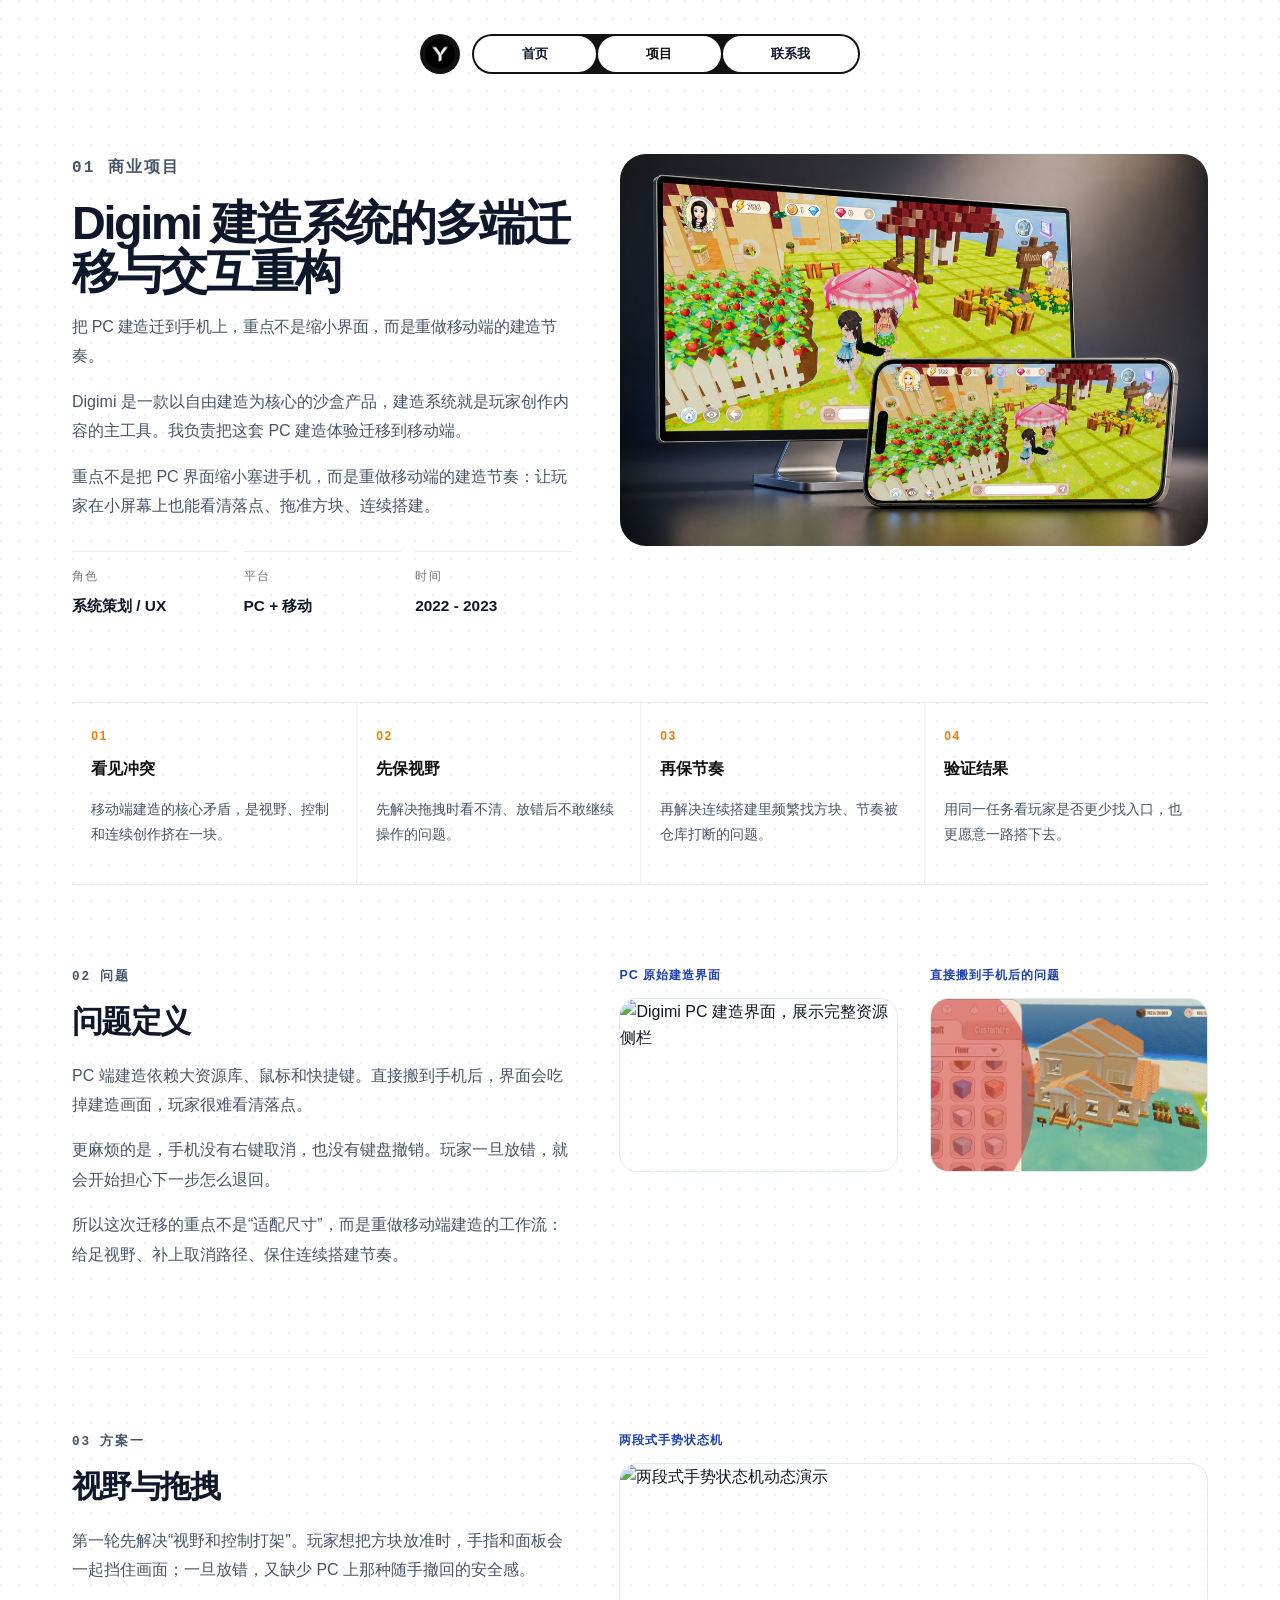
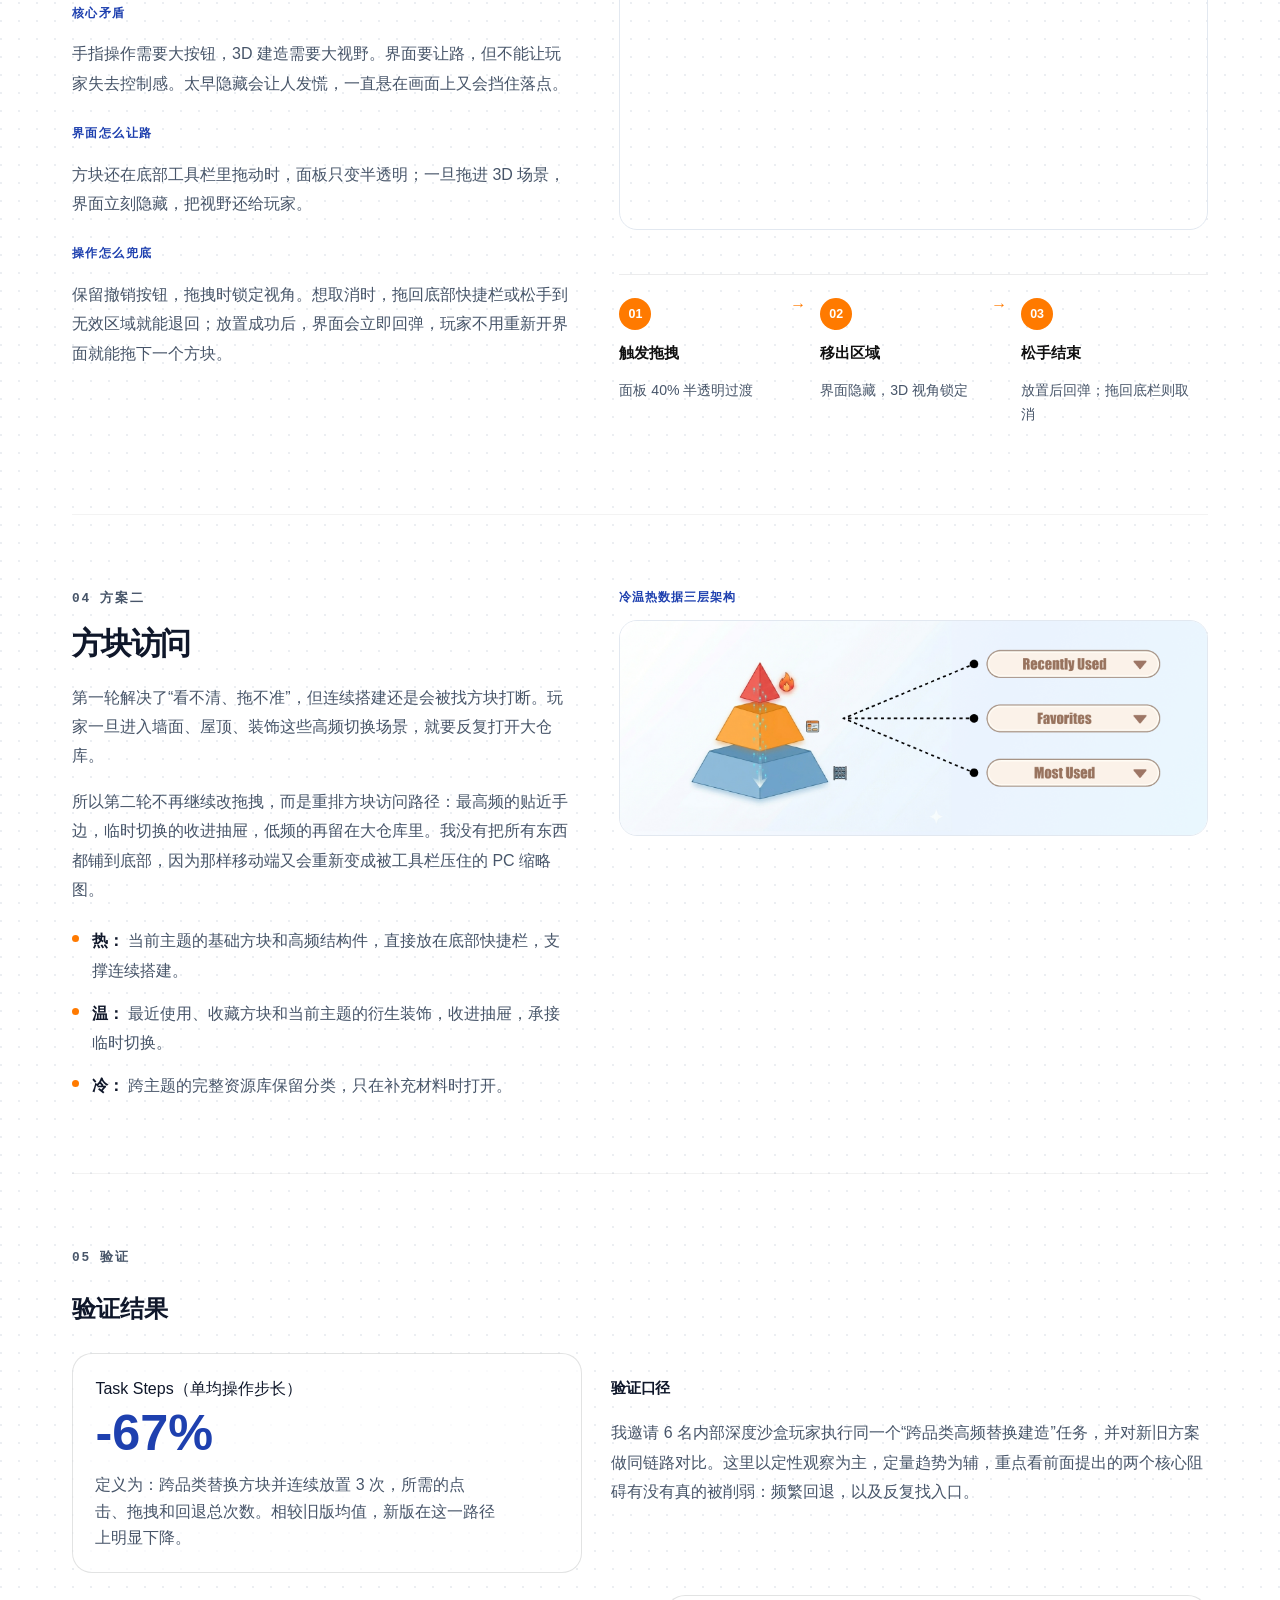
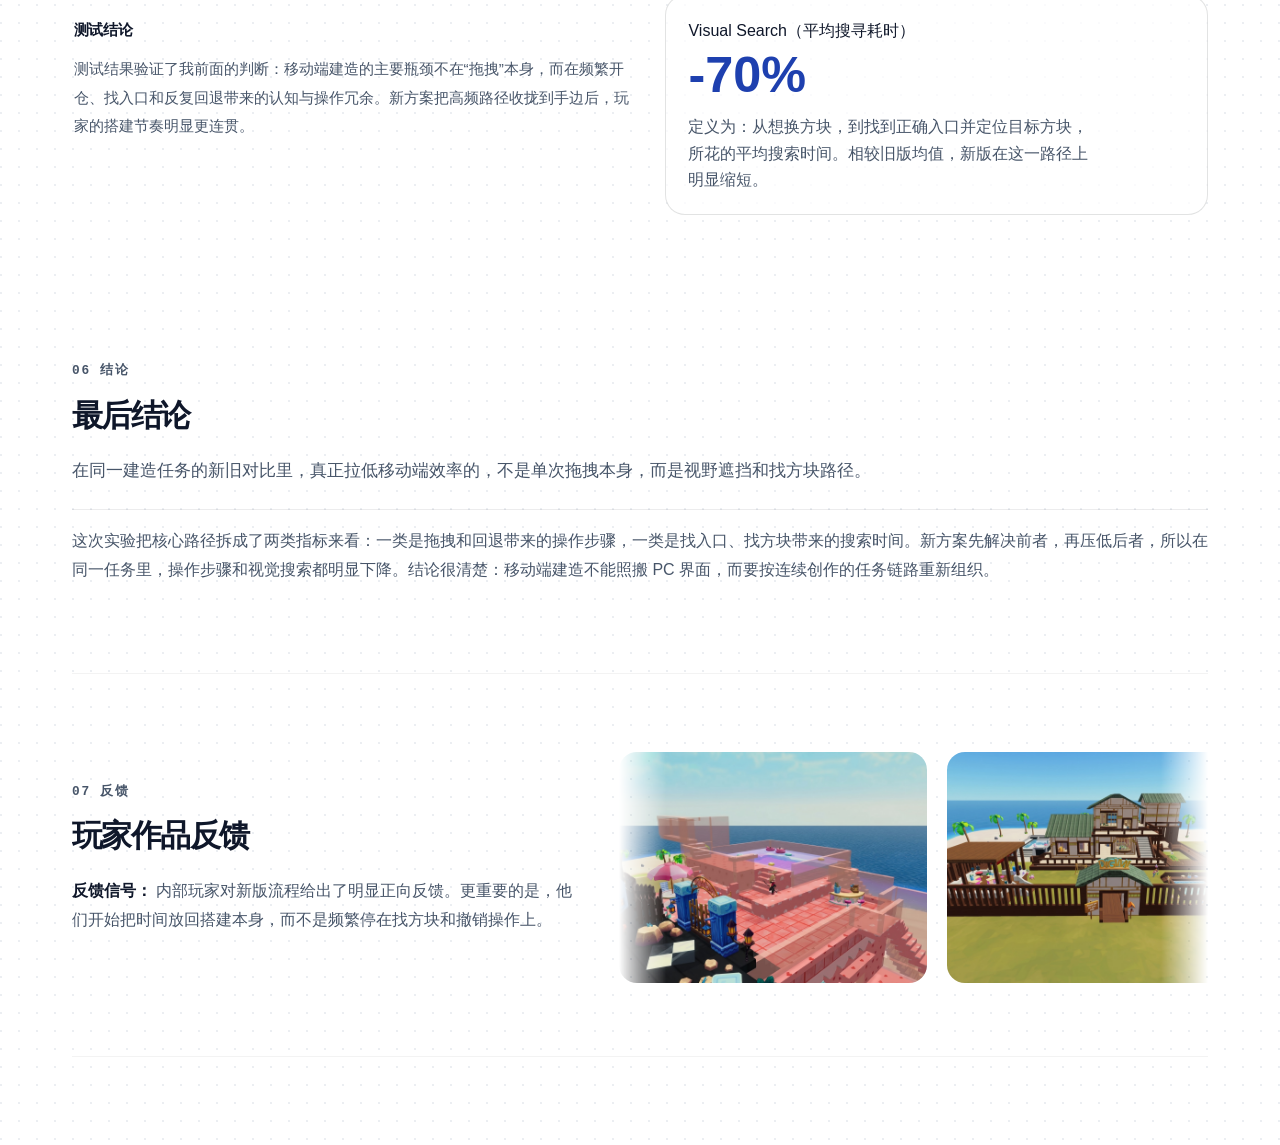
==== commit b789d4fd: "压缩资源" ====
--- a/digimi.html
+++ b/digimi.html
@@ -38,8 +38,9 @@
     <main class="case-main">
       <section class="case-hero" aria-label="项目概览">
         <div class="case-copy case-copy--hero" data-reveal data-reveal-delay="120">
-          <p class="case-eyebrow">project02</p>
+          <p class="case-eyebrow">01 商业项目</p>
           <h1>Digimi 建造系统的多端迁移与交互重构</h1>
+          <p class="case-hero-subtitle">把 PC 建造迁到手机上，重点不是缩小界面，而是重做移动端的建造节奏。</p>
           <p>Digimi 是一款以自由建造为核心的沙盒产品，建造系统就是玩家创作内容的主工具。我负责把这套 PC 建造体验迁移到移动端。</p>
           <p>重点不是把 PC 界面缩小塞进手机，而是重做移动端的建造节奏：让玩家在小屏幕上也能看清落点、拖准方块、连续搭建。</p>
           <dl class="case-meta-list">
@@ -88,7 +89,8 @@
 
       <section class="case-section-grid" aria-label="发现问题" data-reveal>
         <div class="case-copy">
-          <h2>移动端建造，不是把 PC 界面缩进手机屏幕</h2>
+          <p class="case-eyebrow">02 问题</p>
+          <h2>问题定义</h2>
           <p>PC 端建造依赖大资源库、鼠标和快捷键。直接搬到手机后，界面会吃掉建造画面，玩家很难看清落点。</p>
           <p>更麻烦的是，手机没有右键取消，也没有键盘撤销。玩家一旦放错，就会开始担心下一步怎么退回。</p>
           <p>所以这次迁移的重点不是“适配尺寸”，而是重做移动端建造的工作流：给足视野、补上取消路径、保住连续搭建节奏。</p>
@@ -108,7 +110,8 @@
 
       <section class="case-section-grid" aria-label="Phase 01" data-reveal>
         <div class="case-copy">
-          <h3 class="case-h3-bullet">Phase 01 | 拖拽时，让界面主动让路</h3>
+          <p class="case-eyebrow">03 方案一</p>
+          <h2>视野与拖拽</h2>
           <p>第一轮先解决“视野和控制打架”。玩家想把方块放准时，手指和面板会一起挡住画面；一旦放错，又缺少 PC 上那种随手撤回的安全感。</p>
 
           <div class="case-note-block">
@@ -154,7 +157,8 @@
 
       <section class="case-section-grid" aria-label="Phase 02" data-reveal>
         <div class="case-copy">
-          <h3 class="case-h3-bullet">Phase 02 | 把常用方块放到手边</h3>
+          <p class="case-eyebrow">04 方案二</p>
+          <h2>方块访问</h2>
           <p>第一轮解决了“看不清、拖不准”，但连续搭建还是会被找方块打断。玩家一旦进入墙面、屋顶、装饰这些高频切换场景，就要反复打开大仓库。</p>
           <p>所以第二轮不再继续改拖拽，而是重排方块访问路径：最高频的贴近手边，临时切换的收进抽屉，低频的再留在大仓库里。我没有把所有东西都铺到底部，因为那样移动端又会重新变成被工具栏压住的 PC 缩略图。</p>
           <ul class="case-proof-list">
@@ -172,7 +176,8 @@
 
       <section class="case-impact" aria-label="验证结果" data-reveal>
         <div class="case-copy case-impact-heading">
-          <h2>我把同一任务拆开验证，看看改动有没有打中真正的阻碍</h2>
+          <p class="case-eyebrow">05 验证</p>
+          <h2>验证结果</h2>
         </div>
 
         <div class="case-impact-layout">
@@ -206,6 +211,7 @@
 
       <section class="case-section-grid case-section-grid--closing" aria-label="结论" data-reveal>
         <div class="case-copy case-copy--closing">
+          <p class="case-eyebrow">06 结论</p>
           <h2>最后结论</h2>
           <p class="case-closing-subtitle">在同一建造任务的新旧对比里，真正拉低移动端效率的，不是单次拖拽本身，而是视野遮挡和找方块路径。</p>
           <p class="case-callout-line">
@@ -216,6 +222,7 @@
 
       <section class="case-section-grid case-section-grid--gallery" aria-label="玩家作品反馈" data-reveal>
         <div class="case-copy">
+          <p class="case-eyebrow">07 反馈</p>
           <h2>玩家作品反馈</h2>
           <p><strong>反馈信号：</strong> 内部玩家对新版流程给出了明显正向反馈。更重要的是，他们开始把时间放回搭建本身，而不是频繁停在找方块和撤销操作上。</p>
         </div>
@@ -235,6 +242,7 @@
         </div>
       </section>
     </main>
+    <script src="./js/nav-effects.js?v=20260624-nav-v1"></script>
     <script>
       (() => {
         const revealTargets = [...document.querySelectorAll("[data-reveal]")];
--- a/css/styles.css
+++ b/css/styles.css
@@ -219,6 +219,14 @@
   object-fit: cover;
   border-radius: 999px;
   filter: invert(1) contrast(1.04);
+  transform-origin: center;
+  transform: rotate(0deg);
+  transition: transform 200ms cubic-bezier(0.22, 1, 0.36, 1);
+}
+
+.nav-brand:hover img,
+.nav-brand:focus-visible img {
+  transform: rotate(360deg);
 }
 
 .site-nav {
@@ -311,17 +319,22 @@
   line-height: 1;
   letter-spacing: 0.01em;
   white-space: nowrap;
+  overflow: hidden;
+  isolation: isolate;
+  --pill-height: 36px;
   transition:
     background-color 180ms ease,
     color var(--ease),
-    border-color var(--ease);
+    border-color var(--ease),
+    transform 260ms cubic-bezier(0.22, 1, 0.36, 1);
 }
 
 .pill-link:hover,
 .pill-link:focus-visible {
-  background: #111111;
-  color: #ffffff;
+  background: #ffffff;
+  color: #111111;
   outline: none;
+  transform: translateY(-1px);
 }
 
 .pill-link.is-active {
@@ -331,8 +344,8 @@
 
 .pill-link.is-active:hover,
 .pill-link.is-active:focus-visible {
-  background: #111111;
-  color: #ffffff;
+  background: #ffffff;
+  color: #111111;
 }
 
 .pill-link__label,
@@ -342,14 +355,52 @@
   align-items: center;
   justify-content: center;
   pointer-events: none;
+  z-index: 1;
+  transition:
+    transform 300ms cubic-bezier(0.22, 1, 0.36, 1),
+    opacity 240ms ease,
+    color 240ms ease;
 }
 
 .pill-link__label-hover {
-  display: none;
+  position: absolute;
+  inset: 0;
+  color: #ffffff;
+  transform: translateY(calc(var(--pill-height) + 12px));
+  opacity: 0;
 }
 
 .pill-link__surface {
-  display: none;
+  position: absolute;
+  left: 50%;
+  bottom: calc(var(--pill-surface-bottom, -12px));
+  display: block;
+  width: var(--pill-surface-size, 160px);
+  height: var(--pill-surface-size, 160px);
+  border-radius: 999px;
+  background: #111111;
+  transform: translateX(-50%) scale(0);
+  transform-origin: 50% var(--pill-surface-origin-y, 120px);
+  transition: transform 300ms cubic-bezier(0.22, 1, 0.36, 1);
+  z-index: 0;
+  pointer-events: none;
+}
+
+.pill-link:hover .pill-link__surface,
+.pill-link:focus-visible .pill-link__surface {
+  transform: translateX(-50%) scale(1.2);
+}
+
+.pill-link:hover .pill-link__label,
+.pill-link:focus-visible .pill-link__label {
+  transform: translateY(calc(-1 * (var(--pill-height) + 8px)));
+  opacity: 0;
+}
+
+.pill-link:hover .pill-link__label-hover,
+.pill-link:focus-visible .pill-link__label-hover {
+  transform: translateY(0);
+  opacity: 1;
 }
 
 .hero-section {
@@ -4080,7 +4131,7 @@
 
 .theme-readability .case-process--flow {
   display: grid;
-  grid-template-columns: repeat(7, minmax(0, 1fr));
+  grid-template-columns: repeat(6, minmax(0, 1fr));
   border-top: 0;
   border-bottom: 0;
   border-radius: 0;
@@ -4194,6 +4245,14 @@
   gap: 1.9rem;
 }
 
+.readability-method-lead {
+  margin: 0 0 0.35rem;
+  color: var(--color-title);
+  font-size: 1rem;
+  font-weight: 600;
+  line-height: 1.6;
+}
+
 .readability-hud-grid {
   display: grid;
   grid-template-columns: repeat(3, minmax(0, 1fr));
@@ -4202,27 +4261,39 @@
 
 .readability-hud-card {
   display: grid;
-  gap: 1rem;
+  gap: 0.85rem;
   align-content: start;
+  padding-top: 0.9rem;
+  border-top: 1px solid rgba(44, 48, 53, 0.08);
 }
 
 .readability-hud-card__visual {
   height: 100%;
 }
 
-.readability-hud-card__visual img {
+.readability-hud-figure {
+  margin: 0;
+}
+
+.readability-hud-figure figcaption {
+  margin-bottom: 0.75rem;
+}
+
+.readability-hud-figure img {
   aspect-ratio: 1.18 / 1;
   object-fit: contain;
   object-position: center;
+  width: 100%;
+  padding: 0.7rem 0.8rem;
+  border-radius: 20px;
+  border: 1px solid rgba(44, 48, 53, 0.08);
   background: #ffffff;
-  padding: 0.55rem;
-  border: 0;
-  box-shadow: 0 12px 28px rgba(21, 24, 28, 0.055);
+  box-shadow: inset 0 1px 0 rgba(255, 255, 255, 0.96);
 }
 
 .readability-hud-card__copy {
   display: grid;
-  gap: 0.3rem;
+  gap: 0.22rem;
   min-width: 0;
 }
 
@@ -4233,9 +4304,9 @@
 .readability-hud-card__copy h3 {
   margin: 0;
   color: var(--color-title);
-  font-size: var(--readability-subtitle-size);
+  font-size: 1.08rem;
   font-weight: 600;
-  line-height: 1.72;
+  line-height: 1.5;
   letter-spacing: -0.03em;
 }
 
@@ -4243,8 +4314,8 @@
   margin: 0;
   max-width: none;
   color: var(--color-body);
-  font-size: var(--readability-body-size);
-  line-height: 1.82;
+  font-size: 0.96rem;
+  line-height: 1.76;
 }
 
 .readability-stage__visual {
@@ -4254,6 +4325,11 @@
 .readability-stage__visual--wide img,
 .readability-stage__visual--chart img {
   background: #ffffff;
+}
+
+.readability-stage__visual--chart img {
+  aspect-ratio: auto;
+  object-fit: contain;
 }
 
 .readability-stage__visual--wide img {
@@ -4319,6 +4395,28 @@
   grid-template-columns: repeat(2, minmax(0, 1fr));
 }
 
+.readability-stage__side--research {
+  grid-template-columns: repeat(4, minmax(0, 1fr));
+}
+
+.readability-stage__side--research {
+  gap: 1.4rem;
+  padding-top: 0;
+}
+
+.readability-stage__side--research::before {
+  display: none;
+}
+
+.readability-stage__side--research article {
+  padding-top: 0.95rem;
+  border-top: 1px solid rgba(44, 48, 53, 0.08);
+}
+
+.readability-stage__side--research article::before {
+  display: none;
+}
+
 .readability-stage__side p,
 .readability-rule-run p,
 .readability-blackband__body {
@@ -4330,26 +4428,36 @@
 
 .readability-findings-flow {
   display: grid;
-  gap: 1.9rem;
+  gap: 2.6rem;
 }
 
 .readability-finding-row {
   display: grid;
-  grid-template-columns: minmax(17rem, 0.8fr) minmax(0, 1.2fr);
+  grid-template-columns: minmax(18rem, 0.78fr) minmax(0, 1.22fr);
   gap: clamp(2rem, 4vw, 4.5rem);
-  align-items: center;
+  align-items: start;
   padding: 0;
   border-bottom: 0;
 }
 
 .readability-finding-row + .readability-finding-row {
-  padding-top: 0.35rem;
+  padding-top: 0.2rem;
+}
+
+.readability-finding-row--positive {
+  grid-template-columns: 1fr;
+  gap: 1.35rem;
 }
 
 .readability-finding-row__copy {
   display: grid;
-  gap: 0.8rem;
-  align-content: center;
+  gap: 0.9rem;
+  align-content: start;
+  padding-top: 0.5rem;
+}
+
+.readability-finding-row--positive .readability-finding-row__copy {
+  max-width: 37rem;
 }
 
 .readability-finding-row__index {
@@ -4360,24 +4468,51 @@
 .readability-finding-row__copy h3 {
   margin: 0;
   color: var(--color-title);
-  font-size: var(--readability-subtitle-size);
+  font-size: clamp(1.62rem, 1.4rem + 0.45vw, 1.95rem);
   font-weight: 600;
-  line-height: 1.72;
+  line-height: 1.4;
   letter-spacing: -0.045em;
 }
 
 .readability-finding-row__copy > p:last-child {
   margin: 0;
-  max-width: 32rem;
+  max-width: 29rem;
   color: var(--color-body);
   font-size: var(--readability-body-size);
   line-height: 1.82;
 }
 
+.readability-finding-row__figure {
+  display: grid;
+  gap: 0.95rem;
+  padding: clamp(1rem, 2vw, 1.35rem);
+}
+
+.readability-finding-row--positive .readability-finding-row__figure {
+  gap: 0.85rem;
+}
+
+.readability-finding-row__figure figcaption {
+  margin: 0;
+}
+
+.readability-finding-row__figure-note {
+  margin: 0;
+  max-width: 48rem;
+  color: var(--color-body);
+  font-size: 0.95rem;
+  line-height: 1.72;
+}
+
 .readability-evidence-group {
   display: grid;
   grid-template-columns: repeat(2, minmax(0, 1fr));
-  gap: 1rem;
+  gap: 1.25rem;
+  align-items: start;
+}
+
+.readability-evidence-group--triple {
+  grid-template-columns: repeat(3, minmax(0, 1fr));
 }
 
 .readability-evidence-card {
@@ -4398,6 +4533,17 @@
   animation: readabilityBubbleFloat 8s ease-in-out infinite;
 }
 
+.readability-evidence-card--plain {
+  min-height: 0;
+  padding: 0.8rem 0 0;
+  border: 0;
+  border-radius: 0;
+  background: transparent;
+  box-shadow: none;
+  animation: none;
+  border-top: 1px solid rgba(44, 48, 53, 0.08);
+}
+
 .readability-evidence-card--single {
   min-height: 9rem;
   max-width: 34rem;
@@ -4410,79 +4556,209 @@
 
 .readability-evidence-card span {
   color: var(--theme-accent);
+  font-size: 0.88rem;
+  font-weight: 600;
+  letter-spacing: 0.01em;
 }
 
 .readability-evidence-card p {
   margin: 0;
-  max-width: 30rem;
+  max-width: 19rem;
   color: var(--color-title);
-  font-size: var(--readability-body-size);
+  font-size: 0.98rem;
   font-weight: 400;
+  line-height: 1.76;
+}
+
+.readability-findings-takeaway {
+  display: grid;
+  gap: 0.55rem;
+  padding-top: 0.2rem;
+  border-top: 1px solid rgba(44, 48, 53, 0.08);
+}
+
+.readability-findings-takeaway__label {
+  margin: 0;
+  color: var(--theme-accent);
+  font-size: 0.9rem;
+  font-weight: 600;
+}
+
+.readability-findings-takeaway__text {
+  margin: 0;
+  max-width: 52rem;
+  color: var(--color-title);
+  font-size: clamp(1.24rem, 1.08rem + 0.28vw, 1.42rem);
+  font-weight: 600;
+  line-height: 1.55;
+  letter-spacing: -0.025em;
+}
+
+.readability-findings-takeaway__body {
+  margin: 0;
+  max-width: 50rem;
+  color: var(--color-body);
+  font-size: 1rem;
   line-height: 1.82;
 }
 
-.readability-blackband {
-  display: grid;
-  grid-template-columns: auto minmax(18rem, 0.9fr) minmax(0, 1.1fr);
-  gap: 1rem 2rem;
-  align-items: center;
-  margin-top: 1.5rem;
-  padding: 1.15rem 1.45rem;
-  border-radius: 20px;
-  border: 0;
-  background: #f8f3ea;
-  box-shadow: none;
-}
-
-.readability-blackband__eyebrow {
-  margin: 0;
-  color: #9a6418;
-  white-space: nowrap;
-}
-
-.readability-blackband__statement {
-  margin: 0;
-  color: #17202b;
-  font-size: var(--readability-subtitle-size);
-  font-weight: 600;
-  line-height: 1.72;
-  letter-spacing: -0.04em;
-}
-
-.readability-blackband__body {
-  margin: 0;
-  max-width: none;
-  color: #58616b;
-  font-size: var(--readability-body-size);
-  line-height: 1.82;
-}
-
 .readability-rule-run {
   display: grid;
-  grid-template-columns: repeat(3, minmax(0, 1fr));
-  gap: 1rem;
+  grid-template-columns: minmax(0, 1.2fr) minmax(0, 0.9fr) minmax(0, 0.95fr);
+  gap: 1.1rem;
   margin-top: 2.1rem;
-  padding-top: 0;
+  padding-top: 2rem;
   border-top: 0;
+  position: relative;
+  align-items: start;
+}
+
+.readability-rule-run::before {
+  content: "";
+  position: absolute;
+  left: 0;
+  right: 0;
+  top: 0.55rem;
+  height: 1px;
+  background: linear-gradient(90deg, rgba(44, 48, 53, 0.12) 0%, rgba(44, 48, 53, 0.08) 100%);
 }
 
 .readability-rule-run article {
+  position: relative;
+  display: grid;
+  align-content: start;
+  gap: 0.78rem;
   min-width: 0;
-  padding: 1.2rem 1.25rem;
-  border-radius: 18px;
-  border: 1px solid var(--readability-card-line);
+  min-height: 16.2rem;
+  padding: 1.35rem 1.3rem 1.25rem;
+  border-radius: 22px;
+  border: 1px solid rgba(44, 48, 53, 0.1);
   background: #ffffff;
-  box-shadow: inset 0 1px 0 var(--readability-card-highlight);
+  box-shadow:
+    inset 0 1px 0 var(--readability-card-highlight),
+    0 10px 24px rgba(21, 24, 28, 0.028);
+  overflow: hidden;
+  isolation: isolate;
+  transition:
+    transform 320ms cubic-bezier(0.22, 1, 0.36, 1),
+    border-color 320ms ease,
+    box-shadow 320ms ease;
+}
+
+.readability-rule-run article::before {
+  content: "";
+  position: absolute;
+  top: -1.15rem;
+  left: 1.35rem;
+  width: 0.62rem;
+  height: 0.62rem;
+  border-radius: 999px;
+  background: rgba(var(--theme-accent-rgb), 0.9);
+  box-shadow: 0 0 0 5px rgba(255, 255, 255, 0.95);
+  transition:
+    transform 320ms cubic-bezier(0.22, 1, 0.36, 1),
+    background 320ms ease;
+}
+
+.readability-rule-run article::after {
+  content: "";
+  position: absolute;
+  inset: auto 0 0 0;
+  height: 100%;
+  background:
+    linear-gradient(180deg, rgba(255, 255, 255, 0) 0%, rgba(var(--theme-accent-rgb), 0.08) 72%, rgba(var(--theme-accent-rgb), 0.15) 100%);
+  transform: scaleY(0);
+  transform-origin: bottom center;
+  transition: transform 420ms cubic-bezier(0.22, 1, 0.36, 1);
+  z-index: 0;
 }
 
 .readability-rule-run article + article {
-  padding-left: 1.25rem;
   border-left: 0;
+  margin-top: 1.65rem;
+}
+
+.readability-rule-card--primary {
+  min-height: 17.8rem;
+  padding: 1.55rem 1.45rem 1.4rem;
+  border-color: rgba(var(--theme-accent-rgb), 0.22);
+  background: linear-gradient(180deg, rgba(255, 255, 255, 0.98) 0%, rgba(250, 247, 241, 0.98) 100%);
+  box-shadow:
+    inset 0 1px 0 rgba(255, 255, 255, 0.96),
+    0 14px 32px rgba(21, 24, 28, 0.04);
+}
+
+.readability-rule-card > * {
+  position: relative;
+  z-index: 1;
+}
+
+.readability-rule-card__icon {
+  display: inline-grid;
+  place-items: center;
+  width: 2.4rem;
+  height: 2.4rem;
+  margin-bottom: 0.15rem;
+  border-radius: 999px;
+  border: 1px solid rgba(var(--theme-accent-rgb), 0.18);
+  background: rgba(var(--theme-accent-rgb), 0.08);
+  color: var(--theme-accent);
+  font-size: 1rem;
+  line-height: 1;
+  transform-origin: center;
+  transition:
+    transform 360ms cubic-bezier(0.22, 1, 0.36, 1),
+    background 320ms ease,
+    border-color 320ms ease;
+}
+
+.readability-rule-run article:hover,
+.readability-rule-run article:focus-within {
+  transform: translateY(-4px);
+  border-color: rgba(var(--theme-accent-rgb), 0.22);
+  box-shadow:
+    inset 0 1px 0 rgba(255, 255, 255, 0.98),
+    0 18px 36px rgba(21, 24, 28, 0.05);
+}
+
+.readability-rule-run article:hover::before,
+.readability-rule-run article:focus-within::before {
+  transform: scale(1.08);
+}
+
+.readability-rule-run article:hover::after,
+.readability-rule-run article:focus-within::after {
+  transform: scaleY(1);
+}
+
+.readability-rule-run article:hover .readability-rule-card__icon,
+.readability-rule-run article:focus-within .readability-rule-card__icon {
+  transform: rotate(18deg) scale(1.08);
+  background: rgba(var(--theme-accent-rgb), 0.12);
+  border-color: rgba(var(--theme-accent-rgb), 0.26);
 }
 
 .readability-rule-run h3 {
   font-size: var(--readability-subtitle-size);
-  line-height: 1.72;
+  line-height: 1.56;
+  margin: 0.15rem 0 0;
+}
+
+.readability-rule-run p {
+  max-width: 28rem;
+}
+
+.readability-rule-card__note {
+  margin-top: auto;
+  padding-top: 0.88rem;
+  border-top: 1px solid rgba(44, 48, 53, 0.08);
+  color: var(--color-title);
+  font-size: 0.94rem;
+  line-height: 1.7;
+}
+
+.readability-rule-card--primary .readability-rule-card__note {
+  color: var(--color-title);
 }
 
 @media (max-width: 1100px) {
@@ -4528,16 +4804,20 @@
     gap: 1.35rem;
   }
 
+  .readability-finding-row__copy {
+    padding-top: 0;
+  }
+
+  .readability-finding-row__figure {
+    padding: 0.95rem;
+  }
+
+  .readability-finding-row__figure-note {
+    max-width: none;
+  }
+
   .readability-evidence-card--single {
     max-width: none;
-  }
-
-  .readability-blackband {
-    grid-template-columns: auto minmax(0, 1fr);
-  }
-
-  .readability-blackband__body {
-    grid-column: 1 / -1;
   }
 
   .readability-stage__lead,
@@ -4546,8 +4826,26 @@
     gap: 20px;
   }
 
+  .readability-rule-run {
+    padding-top: 0;
+  }
+
+  .readability-rule-run::before,
+  .readability-rule-run article::before {
+    display: none;
+  }
+
+  .readability-rule-run article::after {
+    height: 55%;
+  }
+
+  .readability-rule-run article,
+  .readability-rule-card--primary {
+    min-height: 0;
+  }
+
   .readability-rule-run article + article {
-    padding-left: 1.25rem;
+    margin-top: 0;
     border-left: 0;
     padding-top: 1.2rem;
     border-top: 0;
@@ -4609,6 +4907,11 @@
   .readability-evidence-card {
     min-height: 0;
     animation-duration: 6.5s;
+  }
+
+  .readability-evidence-card p,
+  .readability-findings-takeaway__text {
+    max-width: none;
   }
 
   .readability-stage {
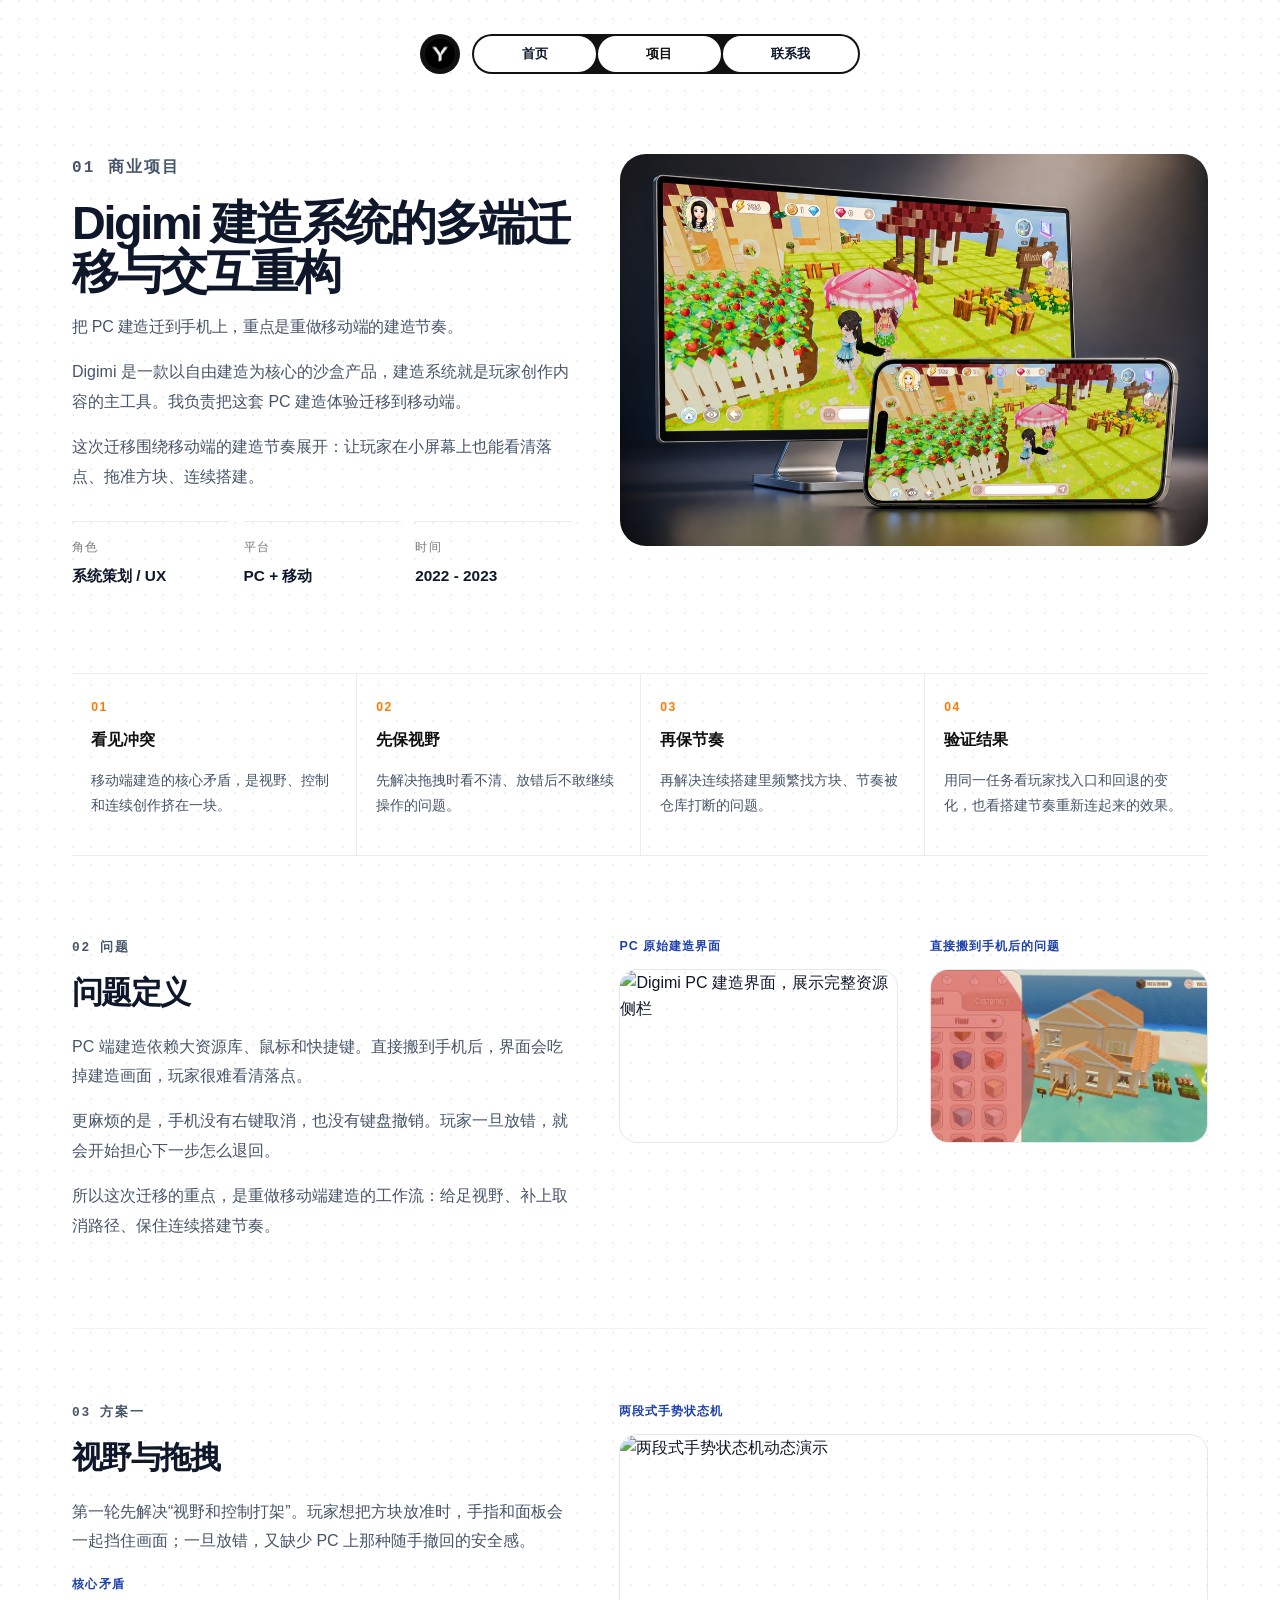
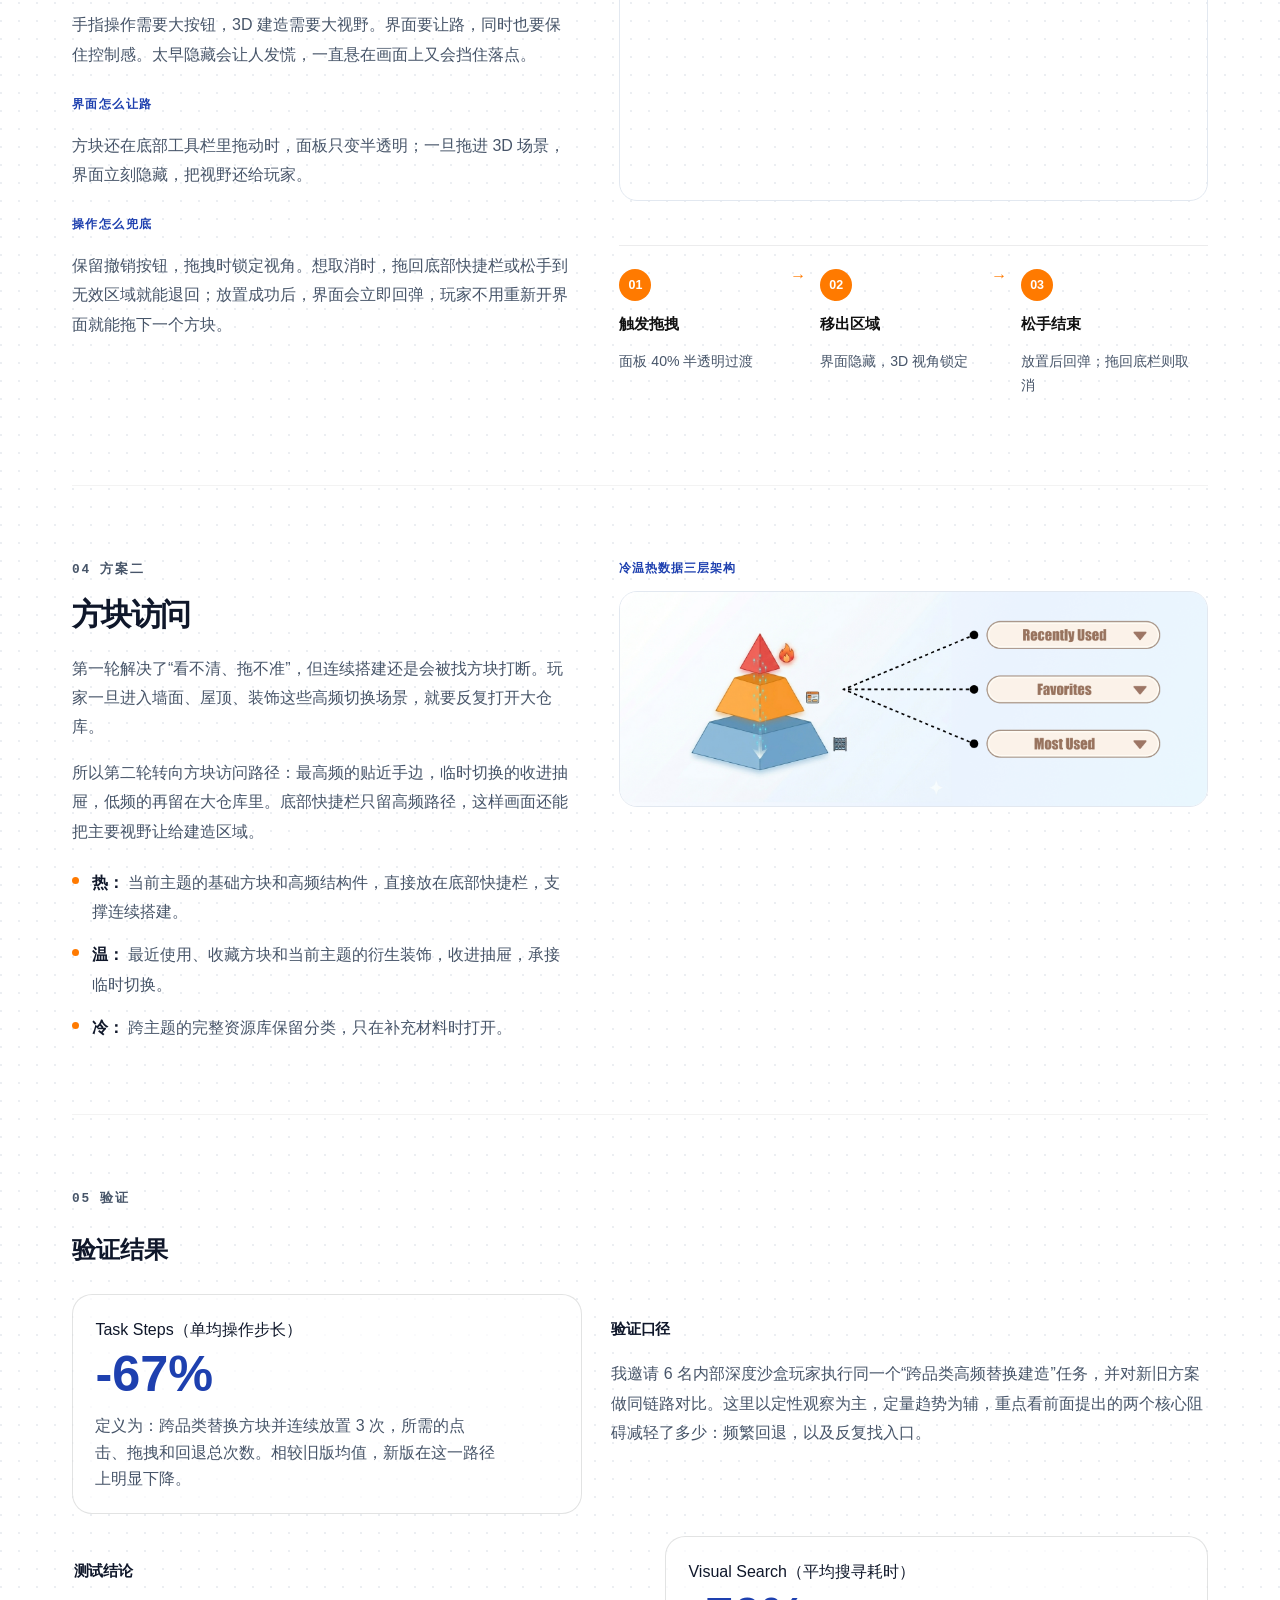
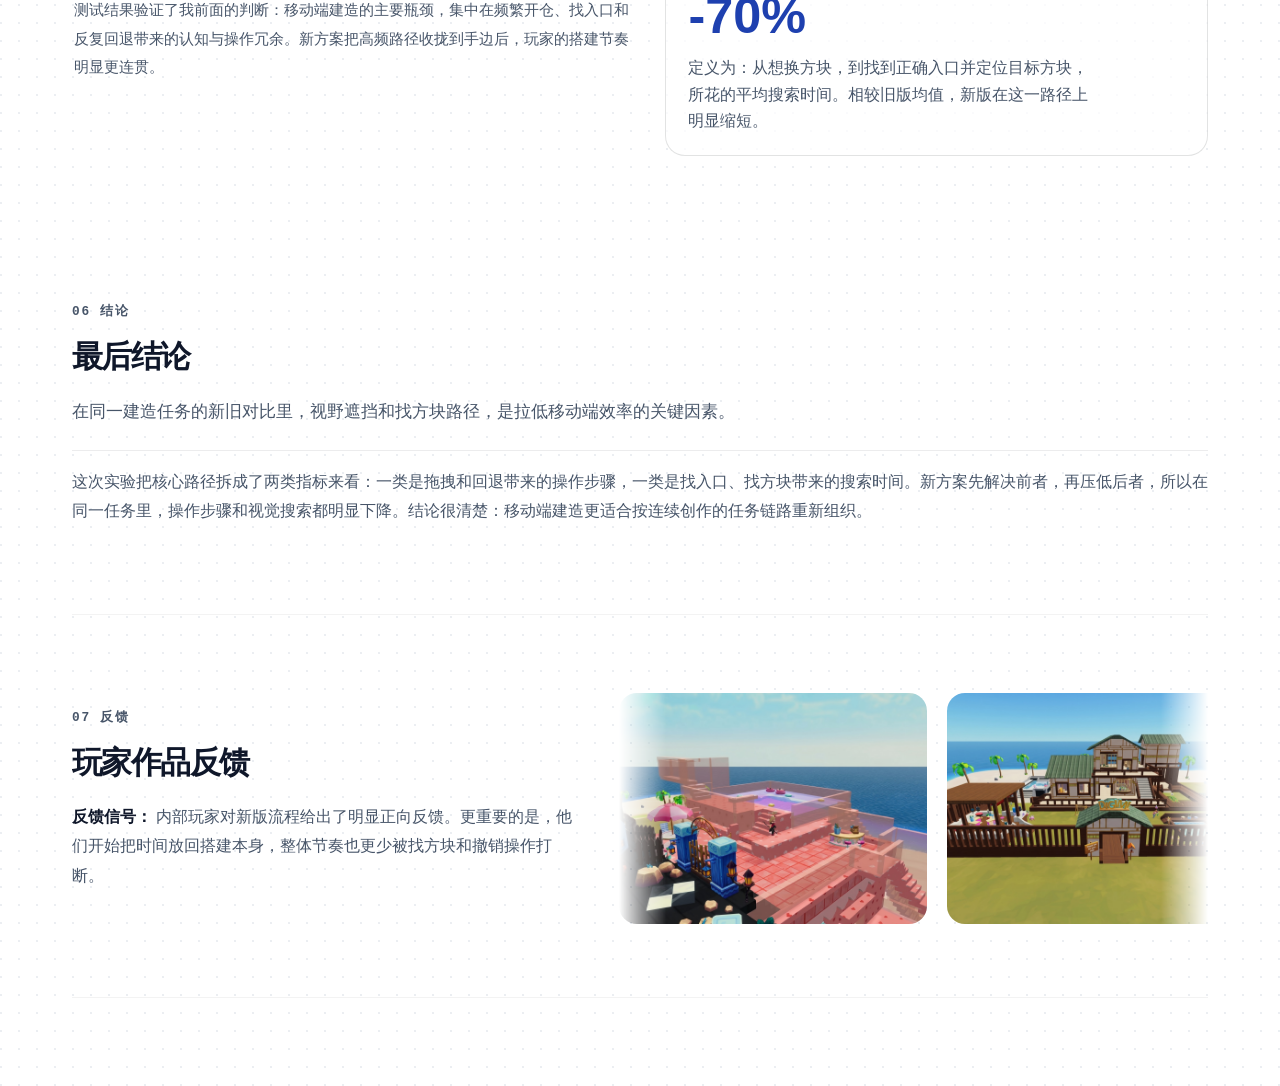
==== commit 6004e454: "update 否定句式改了 pdf 页面改了" ====
--- a/digimi.html
+++ b/digimi.html
@@ -40,9 +40,9 @@
         <div class="case-copy case-copy--hero" data-reveal data-reveal-delay="120">
           <p class="case-eyebrow">01 商业项目</p>
           <h1>Digimi 建造系统的多端迁移与交互重构</h1>
-          <p class="case-hero-subtitle">把 PC 建造迁到手机上，重点不是缩小界面，而是重做移动端的建造节奏。</p>
+          <p class="case-hero-subtitle">把 PC 建造迁到手机上，重点是重做移动端的建造节奏。</p>
           <p>Digimi 是一款以自由建造为核心的沙盒产品，建造系统就是玩家创作内容的主工具。我负责把这套 PC 建造体验迁移到移动端。</p>
-          <p>重点不是把 PC 界面缩小塞进手机，而是重做移动端的建造节奏：让玩家在小屏幕上也能看清落点、拖准方块、连续搭建。</p>
+          <p>这次迁移围绕移动端的建造节奏展开：让玩家在小屏幕上也能看清落点、拖准方块、连续搭建。</p>
           <dl class="case-meta-list">
             <div>
               <dt>角色</dt>
@@ -83,7 +83,7 @@
         <li>
           <span>04</span>
           <strong>验证结果</strong>
-          <p>用同一任务看玩家是否更少找入口，也更愿意一路搭下去。</p>
+          <p>用同一任务看玩家找入口和回退的变化，也看搭建节奏重新连起来的效果。</p>
         </li>
       </ol>
 
@@ -93,7 +93,7 @@
           <h2>问题定义</h2>
           <p>PC 端建造依赖大资源库、鼠标和快捷键。直接搬到手机后，界面会吃掉建造画面，玩家很难看清落点。</p>
           <p>更麻烦的是，手机没有右键取消，也没有键盘撤销。玩家一旦放错，就会开始担心下一步怎么退回。</p>
-          <p>所以这次迁移的重点不是“适配尺寸”，而是重做移动端建造的工作流：给足视野、补上取消路径、保住连续搭建节奏。</p>
+          <p>所以这次迁移的重点，是重做移动端建造的工作流：给足视野、补上取消路径、保住连续搭建节奏。</p>
         </div>
 
         <div class="case-image-pair">
@@ -116,7 +116,7 @@
 
           <div class="case-note-block">
             <h4>核心矛盾</h4>
-            <p>手指操作需要大按钮，3D 建造需要大视野。界面要让路，但不能让玩家失去控制感。太早隐藏会让人发慌，一直悬在画面上又会挡住落点。</p>
+            <p>手指操作需要大按钮，3D 建造需要大视野。界面要让路，同时也要保住控制感。太早隐藏会让人发慌，一直悬在画面上又会挡住落点。</p>
           </div>
 
           <div class="case-note-block">
@@ -160,7 +160,7 @@
           <p class="case-eyebrow">04 方案二</p>
           <h2>方块访问</h2>
           <p>第一轮解决了“看不清、拖不准”，但连续搭建还是会被找方块打断。玩家一旦进入墙面、屋顶、装饰这些高频切换场景，就要反复打开大仓库。</p>
-          <p>所以第二轮不再继续改拖拽，而是重排方块访问路径：最高频的贴近手边，临时切换的收进抽屉，低频的再留在大仓库里。我没有把所有东西都铺到底部，因为那样移动端又会重新变成被工具栏压住的 PC 缩略图。</p>
+          <p>所以第二轮转向方块访问路径：最高频的贴近手边，临时切换的收进抽屉，低频的再留在大仓库里。底部快捷栏只留高频路径，这样画面还能把主要视野让给建造区域。</p>
           <ul class="case-proof-list">
             <li><strong>热：</strong> 当前主题的基础方块和高频结构件，直接放在底部快捷栏，支撑连续搭建。</li>
             <li><strong>温：</strong> 最近使用、收藏方块和当前主题的衍生装饰，收进抽屉，承接临时切换。</li>
@@ -190,14 +190,14 @@
 
             <div class="case-copy case-impact-copy case-impact-copy--top">
               <p class="case-impact-copy__label">验证口径</p>
-              <p>我邀请 6 名内部深度沙盒玩家执行同一个“跨品类高频替换建造”任务，并对新旧方案做同链路对比。这里以定性观察为主，定量趋势为辅，重点看前面提出的两个核心阻碍有没有真的被削弱：频繁回退，以及反复找入口。</p>
+              <p>我邀请 6 名内部深度沙盒玩家执行同一个“跨品类高频替换建造”任务，并对新旧方案做同链路对比。这里以定性观察为主，定量趋势为辅，重点看前面提出的两个核心阻碍减轻了多少：频繁回退，以及反复找入口。</p>
             </div>
           </div>
 
           <div class="case-impact-row case-impact-row--reverse">
             <div class="case-copy case-impact-copy case-impact-copy--bottom">
               <p class="case-impact-copy__label">测试结论</p>
-              <p class="case-impact-note">测试结果验证了我前面的判断：移动端建造的主要瓶颈不在“拖拽”本身，而在频繁开仓、找入口和反复回退带来的认知与操作冗余。新方案把高频路径收拢到手边后，玩家的搭建节奏明显更连贯。</p>
+              <p class="case-impact-note">测试结果验证了我前面的判断：移动端建造的主要瓶颈，集中在频繁开仓、找入口和反复回退带来的认知与操作冗余。新方案把高频路径收拢到手边后，玩家的搭建节奏明显更连贯。</p>
             </div>
 
             <article class="case-impact-card">
@@ -213,9 +213,9 @@
         <div class="case-copy case-copy--closing">
           <p class="case-eyebrow">06 结论</p>
           <h2>最后结论</h2>
-          <p class="case-closing-subtitle">在同一建造任务的新旧对比里，真正拉低移动端效率的，不是单次拖拽本身，而是视野遮挡和找方块路径。</p>
+          <p class="case-closing-subtitle">在同一建造任务的新旧对比里，视野遮挡和找方块路径，是拉低移动端效率的关键因素。</p>
           <p class="case-callout-line">
-            这次实验把核心路径拆成了两类指标来看：一类是拖拽和回退带来的操作步骤，一类是找入口、找方块带来的搜索时间。新方案先解决前者，再压低后者，所以在同一任务里，操作步骤和视觉搜索都明显下降。结论很清楚：移动端建造不能照搬 PC 界面，而要按连续创作的任务链路重新组织。
+            这次实验把核心路径拆成了两类指标来看：一类是拖拽和回退带来的操作步骤，一类是找入口、找方块带来的搜索时间。新方案先解决前者，再压低后者，所以在同一任务里，操作步骤和视觉搜索都明显下降。结论很清楚：移动端建造更适合按连续创作的任务链路重新组织。
           </p>
         </div>
       </section>
@@ -224,7 +224,7 @@
         <div class="case-copy">
           <p class="case-eyebrow">07 反馈</p>
           <h2>玩家作品反馈</h2>
-          <p><strong>反馈信号：</strong> 内部玩家对新版流程给出了明显正向反馈。更重要的是，他们开始把时间放回搭建本身，而不是频繁停在找方块和撤销操作上。</p>
+          <p><strong>反馈信号：</strong> 内部玩家对新版流程给出了明显正向反馈。更重要的是，他们开始把时间放回搭建本身，整体节奏也更少被找方块和撤销操作打断。</p>
         </div>
 
         <div class="case-gallery-marquee" aria-label="玩家搭建作品轮播">
